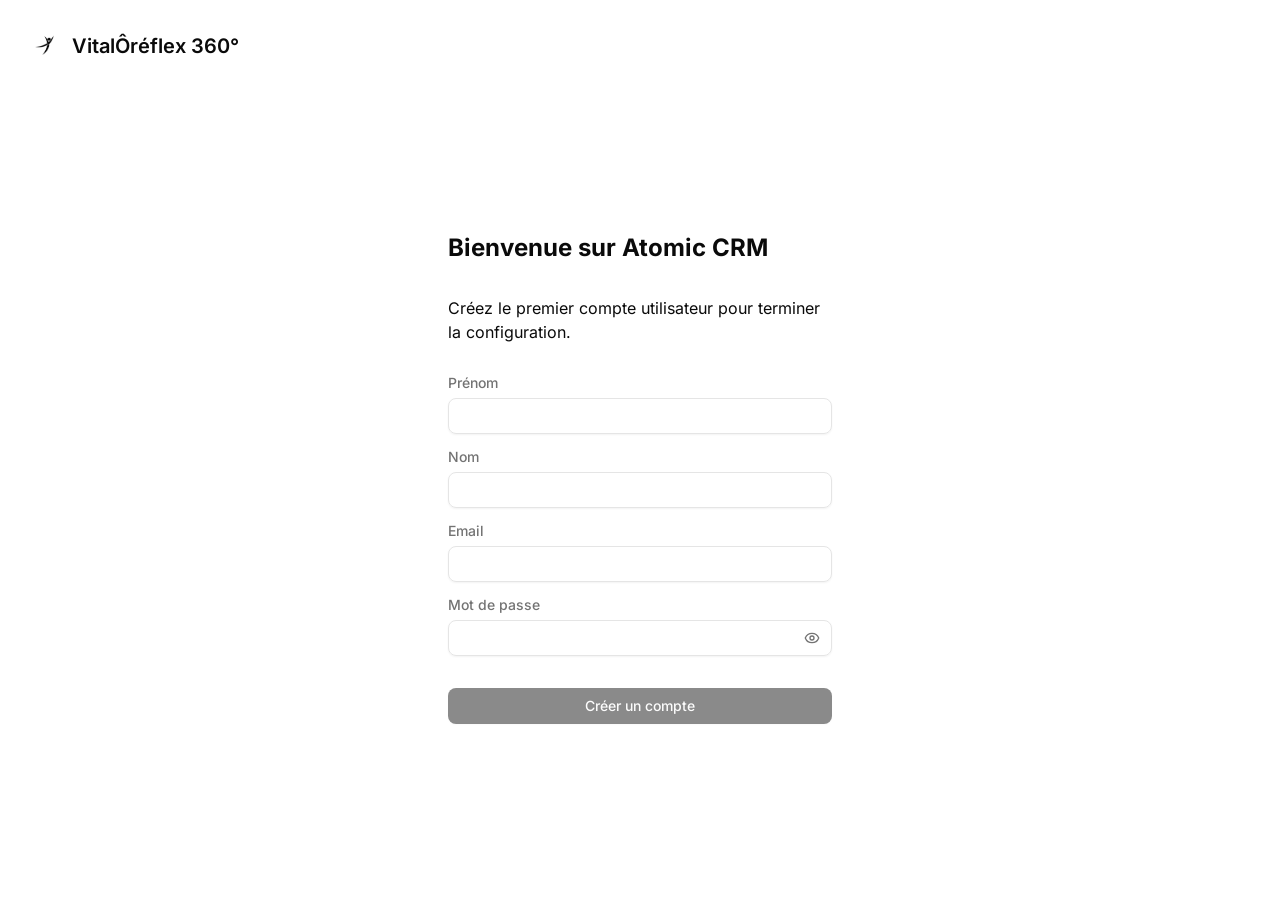
==== index.html @ ac2f2a74 "Updates" ====
<!doctype html><html lang="en" translate="no" class="notranslate"><head><meta charset="utf-8"><meta name="viewport" content="minimum-scale=1,initial-scale=1,width=device-width,viewport-fit=cover"><meta name="theme-color" content="#000000"><meta name="google" content="notranslate"><meta name="mobile-web-app-capable" content="yes"><meta name="apple-mobile-web-app-capable" content="yes"><meta name="apple-mobile-web-app-status-bar-style" content="default"><link rel="manifest" href="./manifest.json"><link rel="icon shortcut" href="./favicon.ico"><link rel="apple-touch-icon" sizes="40x40" href="./appIcon/40.png"><link rel="apple-touch-icon" sizes="58x58" href="./appIcon/58.png"><link rel="apple-touch-icon" sizes="60x60" href="./appIcon/60.png"><link rel="apple-touch-icon" sizes="76x76" href="./appIcon/76.png"><link rel="apple-touch-icon" sizes="80x80" href="./appIcon/80.png"><link rel="apple-touch-icon" sizes="87x87" href="./appIcon/87.png"><link rel="apple-touch-icon" sizes="114x114" href="./appIcon/114.png"><link rel="apple-touch-icon" sizes="120x120" href="./appIcon/120.png"><link rel="apple-touch-icon" sizes="128x128" href="./appIcon/128.png"><link rel="apple-touch-icon" sizes="136x136" href="./appIcon/136.png"><link rel="apple-touch-icon" sizes="152x152" href="./appIcon/152.png"><link rel="apple-touch-icon" sizes="167x167" href="./appIcon/167.png"><link rel="apple-touch-icon" sizes="180x180" href="./appIcon/180.png"><link rel="apple-touch-icon" sizes="192x192" href="./appIcon/192.png"><link rel="apple-touch-icon" sizes="1024x1024" href="./appIcon/1024.png"><title>VitalÔréflex 360°</title><script>// Supabase invite and password-recovery emails redirect to the site root
      // with the tokens in the URL fragment (#access_token=...&type=invite).
      // Left as is, supabase-js consumes them at startup and logs the user
      // straight into the app, so they never get to choose a password. Rewrite
      // the fragment into the set-password route before the app boots. Links
      // going through auth-callback.html already have that shape and are left
      // untouched.
      (function () {
        var fragment = window.location.hash.slice(1);
        if (
          /(^|&)access_token=/.test(fragment) &&
          /(^|&)type=(invite|recovery)(&|$)/.test(fragment)
        ) {
          window.location.replace(
            window.location.pathname + "#/set-password?" + fragment,
          );
        }
      })();</script><style>body{margin:0;padding:0;font-family:sans-serif}button,input,select,textarea,a{touch-action:manipulation}.loader-container{background-color:#fafafa;flex-direction:column;justify-content:center;align-items:center;display:flex;position:absolute;inset:0}.loader,.loader:before,.loader:after{border-radius:50%}.loader{color:#283593;text-indent:-99999em;width:10em;height:10em;margin:55px auto;font-size:11px;position:relative;-webkit-transform:translateZ(0);-ms-transform:translateZ(0);transform:translateZ(0);box-shadow:inset 0 0 0 1em}.loader:before,.loader:after{content:"";position:absolute}.loader:before{-webkit-transform-origin:5.2em 5.1em;transform-origin:5.2em 5.1em;background:#fafafa;border-radius:10.2em 0 0 10.2em;width:5.2em;height:10.2em;-webkit-animation:2s 1.5s infinite load2;animation:2s 1.5s infinite load2;top:-.1em;left:-.1em}.loader:after{-webkit-transform-origin:0 5.1em;transform-origin:0 5.1em;background:#fafafa;border-radius:0 10.2em 10.2em 0;width:5.2em;height:10.2em;-webkit-animation:2s infinite load2;animation:2s infinite load2;top:-.1em;left:5.1em}@-webkit-keyframes load2{0%{-webkit-transform:rotate(0);transform:rotate(0)}to{-webkit-transform:rotate(360deg);transform:rotate(360deg)}}@keyframes load2{0%{-webkit-transform:rotate(0);transform:rotate(0)}to{-webkit-transform:rotate(360deg);transform:rotate(360deg)}}</style><script type="module" crossorigin src="./assets/index-Bm2Bfhd0.js"></script><link rel="stylesheet" crossorigin href="./assets/index-Bzqd2yWO.css"><script id="vite-plugin-pwa:register-sw" src="./registerSW.js"></script></head><body><div id="root"><div class="loader-container"><div class="loader">Loading...</div></div></div><noscript>You need to enable JavaScript to run this app.</noscript></body></html>
---- assets/index-Bzqd2yWO.css ----
@layer properties{@supports (((-webkit-hyphens:none)) and (not (margin-trim:inline))) or ((-moz-orient:inline) and (not (color:rgb(from red r g b)))){*,:before,:after,::backdrop{--tw-translate-x:0;--tw-translate-y:0;--tw-translate-z:0;--tw-scale-x:1;--tw-scale-y:1;--tw-scale-z:1;--tw-rotate-x:initial;--tw-rotate-y:initial;--tw-rotate-z:initial;--tw-skew-x:initial;--tw-skew-y:initial;--tw-space-y-reverse:0;--tw-space-x-reverse:0;--tw-divide-y-reverse:0;--tw-border-style:solid;--tw-gradient-position:initial;--tw-gradient-from:#0000;--tw-gradient-via:#0000;--tw-gradient-to:#0000;--tw-gradient-stops:initial;--tw-gradient-via-stops:initial;--tw-gradient-from-position:0%;--tw-gradient-via-position:50%;--tw-gradient-to-position:100%;--tw-leading:initial;--tw-font-weight:initial;--tw-tracking:initial;--tw-ordinal:initial;--tw-slashed-zero:initial;--tw-numeric-figure:initial;--tw-numeric-spacing:initial;--tw-numeric-fraction:initial;--tw-shadow:0 0 #0000;--tw-shadow-color:initial;--tw-shadow-alpha:100%;--tw-inset-shadow:0 0 #0000;--tw-inset-shadow-color:initial;--tw-inset-shadow-alpha:100%;--tw-ring-color:initial;--tw-ring-shadow:0 0 #0000;--tw-inset-ring-color:initial;--tw-inset-ring-shadow:0 0 #0000;--tw-ring-inset:initial;--tw-ring-offset-width:0px;--tw-ring-offset-color:#fff;--tw-ring-offset-shadow:0 0 #0000;--tw-outline-style:solid;--tw-blur:initial;--tw-brightness:initial;--tw-contrast:initial;--tw-grayscale:initial;--tw-hue-rotate:initial;--tw-invert:initial;--tw-opacity:initial;--tw-saturate:initial;--tw-sepia:initial;--tw-drop-shadow:initial;--tw-drop-shadow-color:initial;--tw-drop-shadow-alpha:100%;--tw-drop-shadow-size:initial;--tw-duration:initial;--tw-ease:initial;--tw-content:"";--tw-animation-delay:0s;--tw-animation-direction:normal;--tw-animation-duration:initial;--tw-animation-fill-mode:none;--tw-animation-iteration-count:1;--tw-enter-blur:0;--tw-enter-opacity:1;--tw-enter-rotate:0;--tw-enter-scale:1;--tw-enter-translate-x:0;--tw-enter-translate-y:0;--tw-exit-blur:0;--tw-exit-opacity:1;--tw-exit-rotate:0;--tw-exit-scale:1;--tw-exit-translate-x:0;--tw-exit-translate-y:0}}}@layer theme{:root,:host{--font-mono:ui-monospace,SFMono-Regular,Menlo,Monaco,Consolas,"Liberation Mono","Courier New",monospace;--color-red-500:oklch(63.7% .237 25.331);--color-red-600:oklch(57.7% .245 27.325);--color-red-800:oklch(44.4% .177 26.899);--color-orange-300:oklch(83.7% .128 66.29);--color-orange-500:oklch(70.5% .213 47.604);--color-orange-700:oklch(55.3% .195 38.402);--color-green-500:oklch(72.3% .219 149.579);--color-green-600:oklch(62.7% .194 149.214);--color-blue-300:oklch(80.9% .105 251.813);--color-blue-700:oklch(48.8% .243 264.376);--color-indigo-50:oklch(96.2% .018 272.314);--color-indigo-100:oklch(93% .034 272.788);--color-indigo-200:oklch(87% .065 274.039);--color-indigo-300:oklch(78.5% .115 274.713);--color-indigo-400:oklch(67.3% .182 276.935);--color-indigo-500:oklch(58.5% .233 277.117);--color-indigo-600:oklch(51.1% .262 276.966);--color-indigo-700:oklch(45.7% .24 277.023);--color-indigo-800:oklch(39.8% .195 277.366);--color-indigo-900:oklch(35.9% .144 278.697);--color-gray-50:oklch(98.5% .002 247.839);--color-gray-100:oklch(96.7% .003 264.542);--color-gray-200:oklch(92.8% .006 264.531);--color-gray-300:oklch(87.2% .01 258.338);--color-gray-500:oklch(55.1% .027 264.364);--color-gray-600:oklch(44.6% .03 256.802);--color-gray-800:oklch(27.8% .033 256.848);--color-zinc-100:oklch(96.7% .001 286.375);--color-zinc-900:oklch(21% .006 285.885);--color-black:#000;--color-white:#fff;--spacing:.25rem;--breakpoint-xl:80rem;--container-sm:24rem;--container-md:28rem;--container-lg:32rem;--container-xl:36rem;--container-2xl:42rem;--container-4xl:56rem;--text-xs:.75rem;--text-xs--line-height:calc(1/.75);--text-sm:.875rem;--text-sm--line-height:calc(1.25/.875);--text-base:1rem;--text-base--line-height: 1.5 ;--text-lg:1.125rem;--text-lg--line-height:calc(1.75/1.125);--text-xl:1.25rem;--text-xl--line-height:calc(1.75/1.25);--text-2xl:1.5rem;--text-2xl--line-height:calc(2/1.5);--text-3xl:1.875rem;--text-3xl--line-height: 1.2 ;--font-weight-normal:400;--font-weight-medium:500;--font-weight-semibold:600;--font-weight-bold:700;--tracking-tight:-.025em;--tracking-wide:.025em;--tracking-wider:.05em;--tracking-widest:.1em;--leading-tight:1.25;--leading-snug:1.375;--leading-normal:1.5;--leading-relaxed:1.625;--radius-xs:.125rem;--radius-2xl:1rem;--ease-out:cubic-bezier(0,0,.2,1);--ease-in-out:cubic-bezier(.4,0,.2,1);--animate-spin:spin 1s linear infinite;--animate-pulse:pulse 2s cubic-bezier(.4,0,.6,1)infinite;--default-transition-duration:.15s;--default-transition-timing-function:cubic-bezier(.4,0,.2,1);--default-font-family:"Inter Variable",ui-sans-serif,system-ui,sans-serif;--default-mono-font-family:var(--font-mono)}}@layer base{*,:after,:before,::backdrop{box-sizing:border-box;border:0 solid;margin:0;padding:0}::file-selector-button{box-sizing:border-box;border:0 solid;margin:0;padding:0}html,:host{-webkit-text-size-adjust:100%;tab-size:4;line-height:1.5;font-family:var(--default-font-family,ui-sans-serif,system-ui,sans-serif,"Apple Color Emoji","Segoe UI Emoji","Segoe UI Symbol","Noto Color Emoji");font-feature-settings:var(--default-font-feature-settings,normal);font-variation-settings:var(--default-font-variation-settings,normal);-webkit-tap-highlight-color:transparent}hr{height:0;color:inherit;border-top-width:1px}abbr:where([title]){-webkit-text-decoration:underline dotted;text-decoration:underline dotted}h1,h2,h3,h4,h5,h6{font-size:inherit;font-weight:inherit}a{color:inherit;-webkit-text-decoration:inherit;text-decoration:inherit}b,strong{font-weight:bolder}code,kbd,samp,pre{font-family:var(--default-mono-font-family,ui-monospace,SFMono-Regular,Menlo,Monaco,Consolas,"Liberation Mono","Courier New",monospace);font-feature-settings:var(--default-mono-font-feature-settings,normal);font-variation-settings:var(--default-mono-font-variation-settings,normal);font-size:1em}small{font-size:80%}sub,sup{vertical-align:baseline;font-size:75%;line-height:0;position:relative}sub{bottom:-.25em}sup{top:-.5em}table{text-indent:0;border-color:inherit;border-collapse:collapse}:-moz-focusring{outline:auto}progress{vertical-align:baseline}summary{display:list-item}ol,ul,menu{list-style:none}img,svg,video,canvas,audio,iframe,embed,object{vertical-align:middle;display:block}img,video{max-width:100%;height:auto}button,input,select,optgroup,textarea{font:inherit;font-feature-settings:inherit;font-variation-settings:inherit;letter-spacing:inherit;color:inherit;opacity:1;background-color:#0000;border-radius:0}::file-selector-button{font:inherit;font-feature-settings:inherit;font-variation-settings:inherit;letter-spacing:inherit;color:inherit;opacity:1;background-color:#0000;border-radius:0}:where(select:is([multiple],[size])) optgroup{font-weight:bolder}:where(select:is([multiple],[size])) optgroup option{padding-inline-start:20px}::file-selector-button{margin-inline-end:4px}::placeholder{opacity:1}@supports (not ((-webkit-appearance:-apple-pay-button))) or (contain-intrinsic-size:1px){::placeholder{color:currentColor}@supports (color:color-mix(in lab,red,red)){::placeholder{color:color-mix(in oklab,currentcolor 50%,transparent)}}}textarea{resize:vertical}::-webkit-search-decoration{-webkit-appearance:none}::-webkit-date-and-time-value{min-height:1lh;text-align:inherit}::-webkit-datetime-edit{display:inline-flex}::-webkit-datetime-edit-fields-wrapper{padding:0}::-webkit-datetime-edit{padding-block:0}::-webkit-datetime-edit-year-field{padding-block:0}::-webkit-datetime-edit-month-field{padding-block:0}::-webkit-datetime-edit-day-field{padding-block:0}::-webkit-datetime-edit-hour-field{padding-block:0}::-webkit-datetime-edit-minute-field{padding-block:0}::-webkit-datetime-edit-second-field{padding-block:0}::-webkit-datetime-edit-millisecond-field{padding-block:0}::-webkit-datetime-edit-meridiem-field{padding-block:0}::-webkit-calendar-picker-indicator{line-height:1}:-moz-ui-invalid{box-shadow:none}button,input:where([type=button],[type=reset],[type=submit]){appearance:button}::file-selector-button{appearance:button}::-webkit-inner-spin-button{height:auto}::-webkit-outer-spin-button{height:auto}[hidden]:where(:not([hidden=until-found])){display:none!important}*{border-color:var(--border);outline-color:var(--ring)}@supports (color:color-mix(in lab,red,red)){*{outline-color:color-mix(in oklab,var(--ring)50%,transparent)}}body{background-color:var(--background);color:var(--foreground);font-family:Inter Variable,ui-sans-serif,system-ui,sans-serif}}@layer components;@layer utilities{.\@container\/card-header{container:card-header/inline-size}.pointer-events-auto{pointer-events:auto}.pointer-events-none{pointer-events:none}.collapse{visibility:collapse}.invisible{visibility:hidden}.visible{visibility:visible}.sr-only{clip-path:inset(50%);white-space:nowrap;border-width:0;width:1px;height:1px;margin:-1px;padding:0;position:absolute;overflow:hidden}.absolute{position:absolute}.fixed{position:fixed}.relative{position:relative}.static{position:static}.sticky{position:sticky}.inset-0{inset:calc(var(--spacing)*0)}.inset-x-0{inset-inline:calc(var(--spacing)*0)}.inset-y-0{inset-block:calc(var(--spacing)*0)}.-top-0\.5{top:calc(var(--spacing)*-.5)}.-top-1{top:calc(var(--spacing)*-1)}.-top-12{top:calc(var(--spacing)*-12)}.top-0{top:calc(var(--spacing)*0)}.top-1\.5{top:calc(var(--spacing)*1.5)}.top-1\/2{top:50%}.top-1\/20{top:5%}.top-2{top:calc(var(--spacing)*2)}.top-3\.5{top:calc(var(--spacing)*3.5)}.top-4{top:calc(var(--spacing)*4)}.top-\[1px\]{top:1px}.top-\[50\%\]{top:50%}.top-\[60\%\]{top:60%}.top-full{top:100%}.-right-0\.5{right:calc(var(--spacing)*-.5)}.-right-1{right:calc(var(--spacing)*-1)}.right-0{right:calc(var(--spacing)*0)}.right-1{right:calc(var(--spacing)*1)}.right-2{right:calc(var(--spacing)*2)}.right-3{right:calc(var(--spacing)*3)}.right-4{right:calc(var(--spacing)*4)}.right-8{right:calc(var(--spacing)*8)}.bottom-0{bottom:calc(var(--spacing)*0)}.bottom-2{bottom:calc(var(--spacing)*2)}.bottom-4{bottom:calc(var(--spacing)*4)}.bottom-full{bottom:100%}.left-0{left:calc(var(--spacing)*0)}.left-1\/2{left:50%}.left-2{left:calc(var(--spacing)*2)}.left-\[50\%\]{left:50%}.isolate{isolation:isolate}.z-10{z-index:10}.z-20{z-index:20}.z-30{z-index:30}.z-40{z-index:40}.z-50{z-index:50}.z-\[1\]{z-index:1}.order-first{order:-9999}.col-start-2{grid-column-start:2}.row-span-2{grid-row:span 2/span 2}.row-start-1{grid-row-start:1}.float-right{float:right}.container{width:100%}@media(min-width:40rem){.container{max-width:40rem}}@media(min-width:48rem){.container{max-width:48rem}}@media(min-width:64rem){.container{max-width:64rem}}@media(min-width:80rem){.container{max-width:80rem}}@media(min-width:96rem){.container{max-width:96rem}}.-m-4{margin:calc(var(--spacing)*-4)}.m-0{margin:calc(var(--spacing)*0)}.m-1{margin:calc(var(--spacing)*1)}.m-4{margin:calc(var(--spacing)*4)}.-mx-1{margin-inline:calc(var(--spacing)*-1)}.-mx-2{margin-inline:calc(var(--spacing)*-2)}.mx-2{margin-inline:calc(var(--spacing)*2)}.mx-3{margin-inline:calc(var(--spacing)*3)}.mx-3\.5{margin-inline:calc(var(--spacing)*3.5)}.mx-auto{margin-inline:auto}.my-0{margin-block:calc(var(--spacing)*0)}.my-1{margin-block:calc(var(--spacing)*1)}.my-2{margin-block:calc(var(--spacing)*2)}.my-4{margin-block:calc(var(--spacing)*4)}.my-5{margin-block:calc(var(--spacing)*5)}.-mt-2{margin-top:calc(var(--spacing)*-2)}.-mt-12{margin-top:calc(var(--spacing)*-12)}.mt-0{margin-top:calc(var(--spacing)*0)}.mt-0\.5{margin-top:calc(var(--spacing)*.5)}.mt-1{margin-top:calc(var(--spacing)*1)}.mt-1\.5{margin-top:calc(var(--spacing)*1.5)}.mt-2{margin-top:calc(var(--spacing)*2)}.mt-3{margin-top:calc(var(--spacing)*3)}.mt-4{margin-top:calc(var(--spacing)*4)}.mt-5{margin-top:calc(var(--spacing)*5)}.mt-6{margin-top:calc(var(--spacing)*6)}.mt-8{margin-top:calc(var(--spacing)*8)}.mt-auto{margin-top:auto}.-mr-3{margin-right:calc(var(--spacing)*-3)}.mr-1{margin-right:calc(var(--spacing)*1)}.mr-2{margin-right:calc(var(--spacing)*2)}.mr-3{margin-right:calc(var(--spacing)*3)}.mr-4{margin-right:calc(var(--spacing)*4)}.mr-8{margin-right:calc(var(--spacing)*8)}.mb-0{margin-bottom:calc(var(--spacing)*0)}.mb-1{margin-bottom:calc(var(--spacing)*1)}.mb-1\.5{margin-bottom:calc(var(--spacing)*1.5)}.mb-2{margin-bottom:calc(var(--spacing)*2)}.mb-3{margin-bottom:calc(var(--spacing)*3)}.mb-4{margin-bottom:calc(var(--spacing)*4)}.mb-5{margin-bottom:calc(var(--spacing)*5)}.mb-6{margin-bottom:calc(var(--spacing)*6)}.mb-8{margin-bottom:calc(var(--spacing)*8)}.-ml-1{margin-left:calc(var(--spacing)*-1)}.-ml-3{margin-left:calc(var(--spacing)*-3)}.ml-1{margin-left:calc(var(--spacing)*1)}.ml-2{margin-left:calc(var(--spacing)*2)}.ml-4{margin-left:calc(var(--spacing)*4)}.ml-8{margin-left:calc(var(--spacing)*8)}.ml-auto{margin-left:auto}.line-clamp-1{-webkit-line-clamp:1;-webkit-box-orient:vertical;display:-webkit-box;overflow:hidden}.line-clamp-2{-webkit-line-clamp:2;-webkit-box-orient:vertical;display:-webkit-box;overflow:hidden}.line-clamp-3{-webkit-line-clamp:3;-webkit-box-orient:vertical;display:-webkit-box;overflow:hidden}.block{display:block}.contents{display:contents}.flex{display:flex}.grid{display:grid}.hidden{display:none}.inline{display:inline}.inline-block{display:inline-block}.inline-flex{display:inline-flex}.table{display:table}.table-caption{display:table-caption}.table-cell{display:table-cell}.table-row{display:table-row}.field-sizing-content{field-sizing:content}.aspect-884\/724{aspect-ratio:884/724}.aspect-1304\/814{aspect-ratio:1304/814}.aspect-square{aspect-ratio:1}.\!size-5{width:calc(var(--spacing)*5)!important;height:calc(var(--spacing)*5)!important}.size-2{width:calc(var(--spacing)*2);height:calc(var(--spacing)*2)}.size-2\.5{width:calc(var(--spacing)*2.5);height:calc(var(--spacing)*2.5)}.size-3{width:calc(var(--spacing)*3);height:calc(var(--spacing)*3)}.size-3\.5{width:calc(var(--spacing)*3.5);height:calc(var(--spacing)*3.5)}.size-4{width:calc(var(--spacing)*4);height:calc(var(--spacing)*4)}.size-5{width:calc(var(--spacing)*5);height:calc(var(--spacing)*5)}.size-6{width:calc(var(--spacing)*6);height:calc(var(--spacing)*6)}.size-7{width:calc(var(--spacing)*7);height:calc(var(--spacing)*7)}.size-8{width:calc(var(--spacing)*8);height:calc(var(--spacing)*8)}.size-9{width:calc(var(--spacing)*9);height:calc(var(--spacing)*9)}.size-10{width:calc(var(--spacing)*10);height:calc(var(--spacing)*10)}.size-12{width:calc(var(--spacing)*12);height:calc(var(--spacing)*12)}.size-14{width:calc(var(--spacing)*14);height:calc(var(--spacing)*14)}.size-full{width:100%;height:100%}.\!h-auto{height:auto!important}.h-0{height:calc(var(--spacing)*0)}.h-1\.5{height:calc(var(--spacing)*1.5)}.h-2{height:calc(var(--spacing)*2)}.h-2\.5{height:calc(var(--spacing)*2.5)}.h-3{height:calc(var(--spacing)*3)}.h-4{height:calc(var(--spacing)*4)}.h-5{height:calc(var(--spacing)*5)}.h-6{height:calc(var(--spacing)*6)}.h-7{height:calc(var(--spacing)*7)}.h-8{height:calc(var(--spacing)*8)}.h-9{height:calc(var(--spacing)*9)}.h-10{height:calc(var(--spacing)*10)}.h-12{height:calc(var(--spacing)*12)}.h-14{height:calc(var(--spacing)*14)}.h-16{height:calc(var(--spacing)*16)}.h-32{height:calc(var(--spacing)*32)}.h-\[1\.2rem\]{height:1.2rem}.h-\[1\.15rem\]{height:1.15rem}.h-\[20px\]{height:20px}.h-\[20vh\]{height:20vh}.h-\[25px\]{height:25px}.h-\[50px\]{height:50px}.h-\[100px\]{height:100px}.h-\[200px\]{height:200px}.h-\[calc\(100\%-1px\)\]{height:calc(100% - 1px)}.h-\[var\(--radix-navigation-menu-viewport-height\)\]{height:var(--radix-navigation-menu-viewport-height)}.h-\[var\(--radix-select-trigger-height\)\]{height:var(--radix-select-trigger-height)}.h-auto{height:auto}.h-dvh{height:100dvh}.h-fit{height:fit-content}.h-full{height:100%}.h-px{height:1px}.h-screen{height:100vh}.h-svh{height:100svh}.max-h-\(--radix-dropdown-menu-content-available-height\){max-height:var(--radix-dropdown-menu-content-available-height)}.max-h-\(--radix-popover-content-available-height\){max-height:var(--radix-popover-content-available-height)}.max-h-\(--radix-select-content-available-height\){max-height:var(--radix-select-content-available-height)}.max-h-0{max-height:calc(var(--spacing)*0)}.max-h-9\/10{max-height:90%}.max-h-46{max-height:calc(var(--spacing)*46)}.max-h-\[50vh\]{max-height:50vh}.max-h-\[80vh\]{max-height:80vh}.max-h-\[300px\]{max-height:300px}.max-h-\[5000px\]{max-height:5000px}.min-h-0{min-height:calc(var(--spacing)*0)}.min-h-4{min-height:calc(var(--spacing)*4)}.min-h-5{min-height:calc(var(--spacing)*5)}.min-h-6{min-height:calc(var(--spacing)*6)}.min-h-12{min-height:calc(var(--spacing)*12)}.min-h-16{min-height:calc(var(--spacing)*16)}.min-h-\[20rem\]{min-height:20rem}.min-h-\[24px\]{min-height:24px}.min-h-\[50vh\]{min-height:50vh}.min-h-\[calc\(100dvh-var\(--mobile-topbar-height\)-var\(--mobile-nav-height\)\)\]{min-height:calc(100dvh - var(--mobile-topbar-height) - var(--mobile-nav-height))}.min-h-screen{min-height:100vh}.min-h-svh{min-height:100svh}.w-\(--sidebar-width\){width:var(--sidebar-width)}.w-1\/3{width:33.3333%}.w-1\/4{width:25%}.w-2{width:calc(var(--spacing)*2)}.w-2\.5{width:calc(var(--spacing)*2.5)}.w-2\/5{width:40%}.w-3{width:calc(var(--spacing)*3)}.w-3\/4{width:75%}.w-4{width:calc(var(--spacing)*4)}.w-4\/5{width:80%}.w-5{width:calc(var(--spacing)*5)}.w-6{width:calc(var(--spacing)*6)}.w-8{width:calc(var(--spacing)*8)}.w-9{width:calc(var(--spacing)*9)}.w-10{width:calc(var(--spacing)*10)}.w-12{width:calc(var(--spacing)*12)}.w-16{width:calc(var(--spacing)*16)}.w-24{width:calc(var(--spacing)*24)}.w-32{width:calc(var(--spacing)*32)}.w-48{width:calc(var(--spacing)*48)}.w-52{width:calc(var(--spacing)*52)}.w-56{width:calc(var(--spacing)*56)}.w-72{width:calc(var(--spacing)*72)}.w-92{width:calc(var(--spacing)*92)}.w-\[1\.2rem\]{width:1.2rem}.w-\[20px\]{width:20px}.w-\[25px\]{width:25px}.w-\[36rem\]{width:36rem}.w-\[90\%\]{width:90%}.w-\[100px\]{width:100px}.w-\[150px\]{width:150px}.w-auto{width:auto}.w-fit{width:fit-content}.w-full{width:100%}.w-max{width:max-content}.max-w-\(--radix-popover-trigger-width\){max-width:var(--radix-popover-trigger-width)}.max-w-\(--skeleton-width\){max-width:var(--skeleton-width)}.max-w-2xl{max-width:var(--container-2xl)}.max-w-20{max-width:calc(var(--spacing)*20)}.max-w-150{max-width:calc(var(--spacing)*150)}.max-w-\[200px\]{max-width:200px}.max-w-\[600px\]{max-width:600px}.max-w-\[calc\(100\%-2rem\)\]{max-width:calc(100% - 2rem)}.max-w-\[calc\(100vw-2rem\)\]{max-width:calc(100vw - 2rem)}.max-w-full{max-width:100%}.max-w-lg{max-width:var(--container-lg)}.max-w-max{max-width:max-content}.max-w-md{max-width:var(--container-md)}.max-w-none{max-width:none}.max-w-screen-xl{max-width:var(--breakpoint-xl)}.max-w-sm{max-width:var(--container-sm)}.max-w-xl{max-width:var(--container-xl)}.min-w-0{min-width:calc(var(--spacing)*0)}.min-w-5{min-width:calc(var(--spacing)*5)}.min-w-8{min-width:calc(var(--spacing)*8)}.min-w-9{min-width:calc(var(--spacing)*9)}.min-w-10{min-width:calc(var(--spacing)*10)}.min-w-20{min-width:calc(var(--spacing)*20)}.min-w-24{min-width:calc(var(--spacing)*24)}.min-w-36{min-width:calc(var(--spacing)*36)}.min-w-50{min-width:calc(var(--spacing)*50)}.min-w-52{min-width:calc(var(--spacing)*52)}.min-w-92{min-width:calc(var(--spacing)*92)}.min-w-\[8rem\]{min-width:8rem}.min-w-\[10vw\]{min-width:10vw}.min-w-\[200px\]{min-width:200px}.min-w-\[var\(--radix-select-trigger-width\)\]{min-width:var(--radix-select-trigger-width)}.flex-1{flex:1}.flex-auto{flex:auto}.flex-shrink-0{flex-shrink:0}.shrink{flex-shrink:1}.shrink-0{flex-shrink:0}.flex-grow,.grow{flex-grow:1}.basis-full{flex-basis:100%}.caption-bottom{caption-side:bottom}.origin-\(--radix-dropdown-menu-content-transform-origin\){transform-origin:var(--radix-dropdown-menu-content-transform-origin)}.origin-\(--radix-popover-content-transform-origin\){transform-origin:var(--radix-popover-content-transform-origin)}.origin-\(--radix-select-content-transform-origin\){transform-origin:var(--radix-select-content-transform-origin)}.origin-\(--radix-tooltip-content-transform-origin\){transform-origin:var(--radix-tooltip-content-transform-origin)}.origin-top{transform-origin:top}.-translate-x-1\/2{--tw-translate-x: -50% ;translate:var(--tw-translate-x)var(--tw-translate-y)}.-translate-x-px{--tw-translate-x:-1px;translate:var(--tw-translate-x)var(--tw-translate-y)}.translate-x-\[-50\%\]{--tw-translate-x:-50%;translate:var(--tw-translate-x)var(--tw-translate-y)}.translate-x-px{--tw-translate-x:1px;translate:var(--tw-translate-x)var(--tw-translate-y)}.-translate-y-1\/2{--tw-translate-y: -50% ;translate:var(--tw-translate-x)var(--tw-translate-y)}.translate-y-0{--tw-translate-y:calc(var(--spacing)*0);translate:var(--tw-translate-x)var(--tw-translate-y)}.translate-y-0\.5{--tw-translate-y:calc(var(--spacing)*.5);translate:var(--tw-translate-x)var(--tw-translate-y)}.translate-y-\[-50\%\]{--tw-translate-y:-50%;translate:var(--tw-translate-x)var(--tw-translate-y)}.translate-y-\[calc\(-50\%_-_2px\)\]{--tw-translate-y: calc(-50% - 2px) ;translate:var(--tw-translate-x)var(--tw-translate-y)}.scale-0{--tw-scale-x:0%;--tw-scale-y:0%;--tw-scale-z:0%;scale:var(--tw-scale-x)var(--tw-scale-y)}.scale-100{--tw-scale-x:100%;--tw-scale-y:100%;--tw-scale-z:100%;scale:var(--tw-scale-x)var(--tw-scale-y)}.scale-125{--tw-scale-x:125%;--tw-scale-y:125%;--tw-scale-z:125%;scale:var(--tw-scale-x)var(--tw-scale-y)}.scale-y-0{--tw-scale-y:0%;scale:var(--tw-scale-x)var(--tw-scale-y)}.scale-y-100{--tw-scale-y:100%;scale:var(--tw-scale-x)var(--tw-scale-y)}.rotate-0{rotate:none}.rotate-1{rotate:1deg}.rotate-45{rotate:45deg}.rotate-90{rotate:90deg}.transform{transform:var(--tw-rotate-x,)var(--tw-rotate-y,)var(--tw-rotate-z,)var(--tw-skew-x,)var(--tw-skew-y,)}.animate-in{animation:enter var(--tw-animation-duration,var(--tw-duration,.15s))var(--tw-ease,ease)var(--tw-animation-delay,0s)var(--tw-animation-iteration-count,1)var(--tw-animation-direction,normal)var(--tw-animation-fill-mode,none)}.animate-pulse{animation:var(--animate-pulse)}.animate-spin{animation:var(--animate-spin)}.cursor-default{cursor:default}.cursor-move{cursor:move}.cursor-not-allowed{cursor:not-allowed}.cursor-pointer{cursor:pointer}.resize{resize:both}.resize-none{resize:none}.scroll-my-1{scroll-margin-block:calc(var(--spacing)*1)}.scroll-py-1{scroll-padding-block:calc(var(--spacing)*1)}.list-inside{list-style-position:inside}.list-disc{list-style-type:disc}.list-none{list-style-type:none}.appearance-none{appearance:none}.break-inside-avoid{break-inside:avoid}.auto-rows-min{grid-auto-rows:min-content}.grid-cols-1{grid-template-columns:repeat(1,minmax(0,1fr))}.grid-cols-2{grid-template-columns:repeat(2,minmax(0,1fr))}.grid-cols-\[0_1fr\]{grid-template-columns:0 1fr}.grid-cols-\[repeat\(auto-fill\,minmax\(9rem\,1fr\)\)\]{grid-template-columns:repeat(auto-fill,minmax(9rem,1fr))}.grid-rows-\[0fr\]{grid-template-rows:0fr}.grid-rows-\[1fr\]{grid-template-rows:1fr}.grid-rows-\[auto_auto\]{grid-template-rows:auto auto}.flex-col{flex-direction:column}.flex-col-reverse{flex-direction:column-reverse}.flex-row{flex-direction:row}.flex-nowrap{flex-wrap:nowrap}.flex-wrap{flex-wrap:wrap}.items-baseline{align-items:baseline}.items-center{align-items:center}.items-end{align-items:flex-end}.items-start{align-items:flex-start}.items-stretch{align-items:stretch}.justify-between{justify-content:space-between}.justify-center{justify-content:center}.justify-end{justify-content:flex-end}.justify-evenly{justify-content:space-evenly}.justify-start{justify-content:flex-start}.justify-items-start{justify-items:start}.gap-0{gap:calc(var(--spacing)*0)}.gap-0\.5{gap:calc(var(--spacing)*.5)}.gap-1{gap:calc(var(--spacing)*1)}.gap-1\.5{gap:calc(var(--spacing)*1.5)}.gap-2{gap:calc(var(--spacing)*2)}.gap-2\.5{gap:calc(var(--spacing)*2.5)}.gap-3{gap:calc(var(--spacing)*3)}.gap-4{gap:calc(var(--spacing)*4)}.gap-5{gap:calc(var(--spacing)*5)}.gap-6{gap:calc(var(--spacing)*6)}.gap-8{gap:calc(var(--spacing)*8)}.gap-10{gap:calc(var(--spacing)*10)}.gap-12{gap:calc(var(--spacing)*12)}.gap-\[--spacing\(var\(--gap\)\)\]{gap:calc(var(--spacing)*var(--gap))}:where(.space-y-1>:not(:last-child)){--tw-space-y-reverse:0;margin-block-start:calc(calc(var(--spacing)*1)*var(--tw-space-y-reverse));margin-block-end:calc(calc(var(--spacing)*1)*calc(1 - var(--tw-space-y-reverse)))}:where(.space-y-2>:not(:last-child)){--tw-space-y-reverse:0;margin-block-start:calc(calc(var(--spacing)*2)*var(--tw-space-y-reverse));margin-block-end:calc(calc(var(--spacing)*2)*calc(1 - var(--tw-space-y-reverse)))}:where(.space-y-3>:not(:last-child)){--tw-space-y-reverse:0;margin-block-start:calc(calc(var(--spacing)*3)*var(--tw-space-y-reverse));margin-block-end:calc(calc(var(--spacing)*3)*calc(1 - var(--tw-space-y-reverse)))}:where(.space-y-4>:not(:last-child)){--tw-space-y-reverse:0;margin-block-start:calc(calc(var(--spacing)*4)*var(--tw-space-y-reverse));margin-block-end:calc(calc(var(--spacing)*4)*calc(1 - var(--tw-space-y-reverse)))}:where(.space-y-6>:not(:last-child)){--tw-space-y-reverse:0;margin-block-start:calc(calc(var(--spacing)*6)*var(--tw-space-y-reverse));margin-block-end:calc(calc(var(--spacing)*6)*calc(1 - var(--tw-space-y-reverse)))}:where(.space-y-8>:not(:last-child)){--tw-space-y-reverse:0;margin-block-start:calc(calc(var(--spacing)*8)*var(--tw-space-y-reverse));margin-block-end:calc(calc(var(--spacing)*8)*calc(1 - var(--tw-space-y-reverse)))}.gap-x-2{column-gap:calc(var(--spacing)*2)}.gap-x-4{column-gap:calc(var(--spacing)*4)}.gap-x-10{column-gap:calc(var(--spacing)*10)}:where(.-space-x-0\.5>:not(:last-child)){--tw-space-x-reverse:0;margin-inline-start:calc(calc(var(--spacing)*-.5)*var(--tw-space-x-reverse));margin-inline-end:calc(calc(var(--spacing)*-.5)*calc(1 - var(--tw-space-x-reverse)))}:where(.space-x-1>:not(:last-child)){--tw-space-x-reverse:0;margin-inline-start:calc(calc(var(--spacing)*1)*var(--tw-space-x-reverse));margin-inline-end:calc(calc(var(--spacing)*1)*calc(1 - var(--tw-space-x-reverse)))}:where(.space-x-2>:not(:last-child)){--tw-space-x-reverse:0;margin-inline-start:calc(calc(var(--spacing)*2)*var(--tw-space-x-reverse));margin-inline-end:calc(calc(var(--spacing)*2)*calc(1 - var(--tw-space-x-reverse)))}:where(.space-x-3>:not(:last-child)){--tw-space-x-reverse:0;margin-inline-start:calc(calc(var(--spacing)*3)*var(--tw-space-x-reverse));margin-inline-end:calc(calc(var(--spacing)*3)*calc(1 - var(--tw-space-x-reverse)))}:where(.space-x-4>:not(:last-child)){--tw-space-x-reverse:0;margin-inline-start:calc(calc(var(--spacing)*4)*var(--tw-space-x-reverse));margin-inline-end:calc(calc(var(--spacing)*4)*calc(1 - var(--tw-space-x-reverse)))}:where(.space-x-8>:not(:last-child)){--tw-space-x-reverse:0;margin-inline-start:calc(calc(var(--spacing)*8)*var(--tw-space-x-reverse));margin-inline-end:calc(calc(var(--spacing)*8)*calc(1 - var(--tw-space-x-reverse)))}.gap-y-0{row-gap:calc(var(--spacing)*0)}.gap-y-0\.5{row-gap:calc(var(--spacing)*.5)}.gap-y-1{row-gap:calc(var(--spacing)*1)}.gap-y-3{row-gap:calc(var(--spacing)*3)}.gap-y-4{row-gap:calc(var(--spacing)*4)}:where(.divide-y>:not(:last-child)){--tw-divide-y-reverse:0;border-bottom-style:var(--tw-border-style);border-top-style:var(--tw-border-style);border-top-width:calc(1px*var(--tw-divide-y-reverse));border-bottom-width:calc(1px*calc(1 - var(--tw-divide-y-reverse)))}.self-start{align-self:flex-start}.justify-self-end{justify-self:flex-end}.truncate{text-overflow:ellipsis;white-space:nowrap;overflow:hidden}.overflow-auto{overflow:auto}.overflow-hidden{overflow:hidden}.overflow-visible{overflow:visible}.overflow-x-auto{overflow-x:auto}.overflow-x-hidden{overflow-x:hidden}.overflow-y-auto{overflow-y:auto}.rounded{border-radius:.25rem}.rounded-2xl{border-radius:var(--radius-2xl)}.rounded-\[2px\]{border-radius:2px}.rounded-\[4px\]{border-radius:4px}.rounded-full{border-radius:3.40282e38px}.rounded-lg{border-radius:var(--radius)}.rounded-md{border-radius:calc(var(--radius) - 2px)}.rounded-sm{border-radius:calc(var(--radius) - 4px)}.rounded-xl{border-radius:calc(var(--radius) + 4px)}.rounded-xs{border-radius:var(--radius-xs)}.rounded-tl-sm{border-top-left-radius:calc(var(--radius) - 4px)}.border{border-style:var(--tw-border-style);border-width:1px}.border-2{border-style:var(--tw-border-style);border-width:2px}.border-t{border-top-style:var(--tw-border-style);border-top-width:1px}.border-r{border-right-style:var(--tw-border-style);border-right-width:1px}.border-b{border-bottom-style:var(--tw-border-style);border-bottom-width:1px}.border-b-2{border-bottom-style:var(--tw-border-style);border-bottom-width:2px}.border-l{border-left-style:var(--tw-border-style);border-left-width:1px}.border-l-2{border-left-style:var(--tw-border-style);border-left-width:2px}.border-dashed{--tw-border-style:dashed;border-style:dashed}.border-none{--tw-border-style:none;border-style:none}.border-blue-300{border-color:var(--color-blue-300)}.border-border{border-color:var(--border)}.border-brand,.border-brand\/40{border-color:var(--brand)}@supports (color:color-mix(in lab,red,red)){.border-brand\/40{border-color:color-mix(in oklab,var(--brand)40%,transparent)}}.border-destructive\!{border-color:var(--destructive)!important}.border-gray-300{border-color:var(--color-gray-300)}.border-input{border-color:var(--input)}.border-journey-1{border-color:var(--journey-1)}.border-journey-2{border-color:var(--journey-2)}.border-journey-3{border-color:var(--journey-3)}.border-journey-4{border-color:var(--journey-4)}.border-journey-5{border-color:var(--journey-5)}.border-journey-6{border-color:var(--journey-6)}.border-muted{border-color:var(--muted)}.border-orange-300{border-color:var(--color-orange-300)}.border-primary\/20{border-color:var(--primary)}@supports (color:color-mix(in lab,red,red)){.border-primary\/20{border-color:color-mix(in oklab,var(--primary)20%,transparent)}}.border-secondary-foreground{border-color:var(--secondary-foreground)}.border-sidebar-border{border-color:var(--sidebar-border)}.border-transparent{border-color:#0000}.bg-\[color\:var\(--avatar-0\)\]{background-color:var(--avatar-0)}.bg-\[color\:var\(--avatar-1\)\]{background-color:var(--avatar-1)}.bg-\[color\:var\(--avatar-2\)\]{background-color:var(--avatar-2)}.bg-\[color\:var\(--avatar-3\)\]{background-color:var(--avatar-3)}.bg-\[color\:var\(--avatar-4\)\]{background-color:var(--avatar-4)}.bg-\[color\:var\(--avatar-5\)\]{background-color:var(--avatar-5)}.bg-\[color\:var\(--avatar-6\)\]{background-color:var(--avatar-6)}.bg-\[color\:var\(--avatar-7\)\]{background-color:var(--avatar-7)}.bg-\[color\:var\(--avatar-8\)\]{background-color:var(--avatar-8)}.bg-\[color\:var\(--avatar-9\)\]{background-color:var(--avatar-9)}.bg-accent{background-color:var(--accent)}.bg-background{background-color:var(--background)}.bg-black\/50{background-color:#00000080}@supports (color:color-mix(in lab,red,red)){.bg-black\/50{background-color:color-mix(in oklab,var(--color-black)50%,transparent)}}.bg-border{background-color:var(--border)}.bg-brand{background-color:var(--brand)}.bg-brand-muted{background-color:var(--brand-muted)}.bg-card{background-color:var(--card)}.bg-destructive{background-color:var(--destructive)}.bg-gray-50{background-color:var(--color-gray-50)}.bg-gray-200{background-color:var(--color-gray-200)}.bg-gray-300{background-color:var(--color-gray-300)}.bg-gray-800{background-color:var(--color-gray-800)}.bg-journey-1{background-color:var(--journey-1)}.bg-journey-2{background-color:var(--journey-2)}.bg-journey-3{background-color:var(--journey-3)}.bg-journey-4{background-color:var(--journey-4)}.bg-journey-5{background-color:var(--journey-5)}.bg-journey-6{background-color:var(--journey-6)}.bg-muted{background-color:var(--muted)}.bg-muted-foreground\/40{background-color:var(--muted-foreground)}@supports (color:color-mix(in lab,red,red)){.bg-muted-foreground\/40{background-color:color-mix(in oklab,var(--muted-foreground)40%,transparent)}}.bg-muted\/50{background-color:var(--muted)}@supports (color:color-mix(in lab,red,red)){.bg-muted\/50{background-color:color-mix(in oklab,var(--muted)50%,transparent)}}.bg-orange-500{background-color:var(--color-orange-500)}.bg-popover{background-color:var(--popover)}.bg-primary,.bg-primary\/5{background-color:var(--primary)}@supports (color:color-mix(in lab,red,red)){.bg-primary\/5{background-color:color-mix(in oklab,var(--primary)5%,transparent)}}.bg-primary\/20{background-color:var(--primary)}@supports (color:color-mix(in lab,red,red)){.bg-primary\/20{background-color:color-mix(in oklab,var(--primary)20%,transparent)}}.bg-profile-2{background-color:var(--profile-2)}.bg-profile-3{background-color:var(--profile-3)}.bg-secondary{background-color:var(--secondary)}.bg-sidebar{background-color:var(--sidebar)}.bg-sidebar-border{background-color:var(--sidebar-border)}.bg-transparent{background-color:#0000}.bg-zinc-100{background-color:var(--color-zinc-100)}.bg-zinc-900{background-color:var(--color-zinc-900)}.bg-linear-to-b{--tw-gradient-position:to bottom}@supports (background-image:linear-gradient(in lab,red,red)){.bg-linear-to-b{--tw-gradient-position:to bottom in oklab}}.bg-linear-to-b{background-image:linear-gradient(var(--tw-gradient-stops))}.bg-gradient-to-t{--tw-gradient-position:to top in oklab;background-image:linear-gradient(var(--tw-gradient-stops))}.from-background{--tw-gradient-from:var(--background);--tw-gradient-stops:var(--tw-gradient-via-stops,var(--tw-gradient-position),var(--tw-gradient-from)var(--tw-gradient-from-position),var(--tw-gradient-to)var(--tw-gradient-to-position))}.from-transparent{--tw-gradient-from:transparent;--tw-gradient-stops:var(--tw-gradient-via-stops,var(--tw-gradient-position),var(--tw-gradient-from)var(--tw-gradient-from-position),var(--tw-gradient-to)var(--tw-gradient-to-position))}.to-background{--tw-gradient-to:var(--background);--tw-gradient-stops:var(--tw-gradient-via-stops,var(--tw-gradient-position),var(--tw-gradient-from)var(--tw-gradient-from-position),var(--tw-gradient-to)var(--tw-gradient-to-position))}.to-card{--tw-gradient-to:var(--card);--tw-gradient-stops:var(--tw-gradient-via-stops,var(--tw-gradient-position),var(--tw-gradient-from)var(--tw-gradient-from-position),var(--tw-gradient-to)var(--tw-gradient-to-position))}.to-transparent{--tw-gradient-to:transparent;--tw-gradient-stops:var(--tw-gradient-via-stops,var(--tw-gradient-position),var(--tw-gradient-from)var(--tw-gradient-from-position),var(--tw-gradient-to)var(--tw-gradient-to-position))}.to-10\%{--tw-gradient-to-position:10%}.fill-current{fill:currentColor}.fill-primary{fill:var(--primary)}.fill-profile-2{fill:var(--profile-2)}.object-contain{object-fit:contain}.object-cover{object-fit:cover}.object-left{object-position:left}.p-0{padding:calc(var(--spacing)*0)}.p-0\.5{padding:calc(var(--spacing)*.5)}.p-1{padding:calc(var(--spacing)*1)}.p-2{padding:calc(var(--spacing)*2)}.p-3{padding:calc(var(--spacing)*3)}.p-4{padding:calc(var(--spacing)*4)}.p-6{padding:calc(var(--spacing)*6)}.p-8{padding:calc(var(--spacing)*8)}.p-10{padding:calc(var(--spacing)*10)}.p-\[3px\]{padding:3px}.px-0{padding-inline:calc(var(--spacing)*0)}.px-0\.5{padding-inline:calc(var(--spacing)*.5)}.px-1{padding-inline:calc(var(--spacing)*1)}.px-1\.5{padding-inline:calc(var(--spacing)*1.5)}.px-2{padding-inline:calc(var(--spacing)*2)}.px-2\.5{padding-inline:calc(var(--spacing)*2.5)}.px-3{padding-inline:calc(var(--spacing)*3)}.px-4{padding-inline:calc(var(--spacing)*4)}.px-6{padding-inline:calc(var(--spacing)*6)}.py-0{padding-block:calc(var(--spacing)*0)}.py-0\.5{padding-block:calc(var(--spacing)*.5)}.py-1{padding-block:calc(var(--spacing)*1)}.py-1\.5{padding-block:calc(var(--spacing)*1.5)}.py-1\.75{padding-block:calc(var(--spacing)*1.75)}.py-2{padding-block:calc(var(--spacing)*2)}.py-3{padding-block:calc(var(--spacing)*3)}.py-4{padding-block:calc(var(--spacing)*4)}.py-6{padding-block:calc(var(--spacing)*6)}.py-8{padding-block:calc(var(--spacing)*8)}.pt-0{padding-top:calc(var(--spacing)*0)}.pt-0\.75{padding-top:calc(var(--spacing)*.75)}.pt-1{padding-top:calc(var(--spacing)*1)}.pt-2{padding-top:calc(var(--spacing)*2)}.pt-4{padding-top:calc(var(--spacing)*4)}.pt-6{padding-top:calc(var(--spacing)*6)}.pt-8{padding-top:calc(var(--spacing)*8)}.pt-\[env\(safe-area-inset-top\)\]{padding-top:env(safe-area-inset-top)}.pt-\[var\(--mobile-topbar-height\)\]{padding-top:var(--mobile-topbar-height)}.pr-0\!{padding-right:calc(var(--spacing)*0)!important}.pr-2{padding-right:calc(var(--spacing)*2)}.pr-2\.5{padding-right:calc(var(--spacing)*2.5)}.pr-4{padding-right:calc(var(--spacing)*4)}.pr-8{padding-right:calc(var(--spacing)*8)}.pr-9{padding-right:calc(var(--spacing)*9)}.pr-10{padding-right:calc(var(--spacing)*10)}.pr-12{padding-right:calc(var(--spacing)*12)}.pr-16{padding-right:calc(var(--spacing)*16)}.pr-36{padding-right:calc(var(--spacing)*36)}.pb-0{padding-bottom:calc(var(--spacing)*0)}.pb-1{padding-bottom:calc(var(--spacing)*1)}.pb-2{padding-bottom:calc(var(--spacing)*2)}.pb-2\.25{padding-bottom:calc(var(--spacing)*2.25)}.pb-4{padding-bottom:calc(var(--spacing)*4)}.pb-6{padding-bottom:calc(var(--spacing)*6)}.pb-8{padding-bottom:calc(var(--spacing)*8)}.pb-20{padding-bottom:calc(var(--spacing)*20)}.pb-\[env\(safe-area-inset-bottom\)\]{padding-bottom:env(safe-area-inset-bottom)}.pb-\[var\(--mobile-nav-height\)\]{padding-bottom:var(--mobile-nav-height)}.pl-2{padding-left:calc(var(--spacing)*2)}.pl-4{padding-left:calc(var(--spacing)*4)}.pl-6{padding-left:calc(var(--spacing)*6)}.pl-8{padding-left:calc(var(--spacing)*8)}.text-center{text-align:center}.text-left{text-align:left}.text-right{text-align:right}.align-middle{vertical-align:middle}.font-sans{font-family:Inter Variable,ui-sans-serif,system-ui,sans-serif}.\!text-base{font-size:var(--text-base)!important;line-height:var(--tw-leading,var(--text-base--line-height))!important}.text-2xl{font-size:var(--text-2xl);line-height:var(--tw-leading,var(--text-2xl--line-height))}.text-3xl{font-size:var(--text-3xl);line-height:var(--tw-leading,var(--text-3xl--line-height))}.text-base{font-size:var(--text-base);line-height:var(--tw-leading,var(--text-base--line-height))}.text-lg{font-size:var(--text-lg);line-height:var(--tw-leading,var(--text-lg--line-height))}.text-sm{font-size:var(--text-sm);line-height:var(--tw-leading,var(--text-sm--line-height))}.text-xl{font-size:var(--text-xl);line-height:var(--tw-leading,var(--text-xl--line-height))}.text-xs{font-size:var(--text-xs);line-height:var(--tw-leading,var(--text-xs--line-height))}.text-\[0\.6rem\]{font-size:.6rem}.text-\[10px\]{font-size:10px}.leading-6{--tw-leading:calc(var(--spacing)*6);line-height:calc(var(--spacing)*6)}.leading-none{--tw-leading:1;line-height:1}.leading-normal{--tw-leading:var(--leading-normal);line-height:var(--leading-normal)}.leading-snug{--tw-leading:var(--leading-snug);line-height:var(--leading-snug)}.leading-tight{--tw-leading:var(--leading-tight);line-height:var(--leading-tight)}.font-bold{--tw-font-weight:var(--font-weight-bold);font-weight:var(--font-weight-bold)}.font-medium{--tw-font-weight:var(--font-weight-medium);font-weight:var(--font-weight-medium)}.font-normal{--tw-font-weight:var(--font-weight-normal);font-weight:var(--font-weight-normal)}.font-semibold{--tw-font-weight:var(--font-weight-semibold);font-weight:var(--font-weight-semibold)}.tracking-tight{--tw-tracking:var(--tracking-tight);letter-spacing:var(--tracking-tight)}.tracking-wide{--tw-tracking:var(--tracking-wide);letter-spacing:var(--tracking-wide)}.tracking-wider{--tw-tracking:var(--tracking-wider);letter-spacing:var(--tracking-wider)}.tracking-widest{--tw-tracking:var(--tracking-widest);letter-spacing:var(--tracking-widest)}.text-balance{text-wrap:balance}.break-words{overflow-wrap:break-word}.text-ellipsis{text-overflow:ellipsis}.whitespace-normal{white-space:normal}.whitespace-nowrap{white-space:nowrap}.whitespace-pre-line{white-space:pre-line}.whitespace-pre-wrap{white-space:pre-wrap}.text-black{color:var(--color-black)}.text-brand{color:var(--brand)}.text-brand-foreground{color:var(--brand-foreground)}.text-brand-heading{color:var(--brand-heading)}.text-card-foreground{color:var(--card-foreground)}.text-current{color:currentColor}.text-destructive{color:var(--destructive)}.text-destructive\!{color:var(--destructive)!important}.text-foreground{color:var(--foreground)}.text-gray-600{color:var(--color-gray-600)}.text-green-500{color:var(--color-green-500)}.text-green-600{color:var(--color-green-600)}.text-journey-1{color:var(--journey-1)}.text-journey-2{color:var(--journey-2)}.text-journey-3{color:var(--journey-3)}.text-journey-4{color:var(--journey-4)}.text-journey-5{color:var(--journey-5)}.text-journey-6{color:var(--journey-6)}.text-muted-foreground,.text-muted-foreground\/60{color:var(--muted-foreground)}@supports (color:color-mix(in lab,red,red)){.text-muted-foreground\/60{color:color-mix(in oklab,var(--muted-foreground)60%,transparent)}}.text-popover-foreground{color:var(--popover-foreground)}.text-primary{color:var(--primary)}.text-primary-foreground{color:var(--primary-foreground)}.text-profile-1{color:var(--profile-1)}.text-profile-2{color:var(--profile-2)}.text-profile-3{color:var(--profile-3)}.text-profile-4{color:var(--profile-4)}.text-red-500{color:var(--color-red-500)}.text-red-600{color:var(--color-red-600)}.text-secondary-foreground,.text-secondary-foreground\/70{color:var(--secondary-foreground)}@supports (color:color-mix(in lab,red,red)){.text-secondary-foreground\/70{color:color-mix(in oklab,var(--secondary-foreground)70%,transparent)}}.text-sidebar-foreground,.text-sidebar-foreground\/70{color:var(--sidebar-foreground)}@supports (color:color-mix(in lab,red,red)){.text-sidebar-foreground\/70{color:color-mix(in oklab,var(--sidebar-foreground)70%,transparent)}}.text-white{color:var(--color-white)}.capitalize{text-transform:capitalize}.lowercase{text-transform:lowercase}.normal-case{text-transform:none}.uppercase{text-transform:uppercase}.ordinal{--tw-ordinal:ordinal;font-variant-numeric:var(--tw-ordinal,)var(--tw-slashed-zero,)var(--tw-numeric-figure,)var(--tw-numeric-spacing,)var(--tw-numeric-fraction,)}.tabular-nums{--tw-numeric-spacing:tabular-nums;font-variant-numeric:var(--tw-ordinal,)var(--tw-slashed-zero,)var(--tw-numeric-figure,)var(--tw-numeric-spacing,)var(--tw-numeric-fraction,)}.line-through{text-decoration-line:line-through}.no-underline{text-decoration-line:none}.underline{text-decoration-line:underline}.underline-offset-4{text-underline-offset:4px}.scheme-light{color-scheme:light}.opacity-0{opacity:0}.opacity-50{opacity:.5}.opacity-55{opacity:.55}.opacity-70{opacity:.7}.opacity-75{opacity:.75}.opacity-90{opacity:.9}.opacity-100{opacity:1}.shadow{--tw-shadow:0 1px 3px 0 var(--tw-shadow-color,#0000001a),0 1px 2px -1px var(--tw-shadow-color,#0000001a);box-shadow:var(--tw-inset-shadow),var(--tw-inset-ring-shadow),var(--tw-ring-offset-shadow),var(--tw-ring-shadow),var(--tw-shadow)}.shadow-2xl{--tw-shadow:0 25px 50px -12px var(--tw-shadow-color,#00000040);box-shadow:var(--tw-inset-shadow),var(--tw-inset-ring-shadow),var(--tw-ring-offset-shadow),var(--tw-ring-shadow),var(--tw-shadow)}.shadow-\[0_0_0_1px_hsl\(var\(--sidebar-border\)\)\]{--tw-shadow:0 0 0 1px var(--tw-shadow-color,hsl(var(--sidebar-border)));box-shadow:var(--tw-inset-shadow),var(--tw-inset-ring-shadow),var(--tw-ring-offset-shadow),var(--tw-ring-shadow),var(--tw-shadow)}.shadow-lg{--tw-shadow:0 10px 15px -3px var(--tw-shadow-color,#0000001a),0 4px 6px -4px var(--tw-shadow-color,#0000001a);box-shadow:var(--tw-inset-shadow),var(--tw-inset-ring-shadow),var(--tw-ring-offset-shadow),var(--tw-ring-shadow),var(--tw-shadow)}.shadow-md{--tw-shadow:0 4px 6px -1px var(--tw-shadow-color,#0000001a),0 2px 4px -2px var(--tw-shadow-color,#0000001a);box-shadow:var(--tw-inset-shadow),var(--tw-inset-ring-shadow),var(--tw-ring-offset-shadow),var(--tw-ring-shadow),var(--tw-shadow)}.shadow-none{--tw-shadow:0 0 #0000;box-shadow:var(--tw-inset-shadow),var(--tw-inset-ring-shadow),var(--tw-ring-offset-shadow),var(--tw-ring-shadow),var(--tw-shadow)}.shadow-sm{--tw-shadow:0 1px 3px 0 var(--tw-shadow-color,#0000001a),0 1px 2px -1px var(--tw-shadow-color,#0000001a);box-shadow:var(--tw-inset-shadow),var(--tw-inset-ring-shadow),var(--tw-ring-offset-shadow),var(--tw-ring-shadow),var(--tw-shadow)}.shadow-xl{--tw-shadow:0 20px 25px -5px var(--tw-shadow-color,#0000001a),0 8px 10px -6px var(--tw-shadow-color,#0000001a);box-shadow:var(--tw-inset-shadow),var(--tw-inset-ring-shadow),var(--tw-ring-offset-shadow),var(--tw-ring-shadow),var(--tw-shadow)}.shadow-xs{--tw-shadow:0 1px 2px 0 var(--tw-shadow-color,#0000000d);box-shadow:var(--tw-inset-shadow),var(--tw-inset-ring-shadow),var(--tw-ring-offset-shadow),var(--tw-ring-shadow),var(--tw-shadow)}.ring{--tw-ring-shadow:var(--tw-ring-inset,)0 0 0 calc(1px + var(--tw-ring-offset-width))var(--tw-ring-color,currentcolor);box-shadow:var(--tw-inset-shadow),var(--tw-inset-ring-shadow),var(--tw-ring-offset-shadow),var(--tw-ring-shadow),var(--tw-shadow)}.ring-0{--tw-ring-shadow:var(--tw-ring-inset,)0 0 0 calc(0px + var(--tw-ring-offset-width))var(--tw-ring-color,currentcolor);box-shadow:var(--tw-inset-shadow),var(--tw-inset-ring-shadow),var(--tw-ring-offset-shadow),var(--tw-ring-shadow),var(--tw-shadow)}.ring-2{--tw-ring-shadow:var(--tw-ring-inset,)0 0 0 calc(2px + var(--tw-ring-offset-width))var(--tw-ring-color,currentcolor);box-shadow:var(--tw-inset-shadow),var(--tw-inset-ring-shadow),var(--tw-ring-offset-shadow),var(--tw-ring-shadow),var(--tw-shadow)}.ring-background{--tw-ring-color:var(--background)}.ring-gray-500{--tw-ring-color:var(--color-gray-500)}.ring-sidebar-ring{--tw-ring-color:var(--sidebar-ring)}.ring-offset-1{--tw-ring-offset-width:1px;--tw-ring-offset-shadow:var(--tw-ring-inset,)0 0 0 var(--tw-ring-offset-width)var(--tw-ring-offset-color)}.ring-offset-background{--tw-ring-offset-color:var(--background)}.outline-hidden{--tw-outline-style:none;outline-style:none}@media(forced-colors:active){.outline-hidden{outline-offset:2px;outline:2px solid #0000}}.outline{outline-style:var(--tw-outline-style);outline-width:1px}.blur{--tw-blur:blur(8px);filter:var(--tw-blur,)var(--tw-brightness,)var(--tw-contrast,)var(--tw-grayscale,)var(--tw-hue-rotate,)var(--tw-invert,)var(--tw-saturate,)var(--tw-sepia,)var(--tw-drop-shadow,)}.brightness-0{--tw-brightness:brightness(0%);filter:var(--tw-blur,)var(--tw-brightness,)var(--tw-contrast,)var(--tw-grayscale,)var(--tw-hue-rotate,)var(--tw-invert,)var(--tw-saturate,)var(--tw-sepia,)var(--tw-drop-shadow,)}.\!filter{filter:var(--tw-blur,)var(--tw-brightness,)var(--tw-contrast,)var(--tw-grayscale,)var(--tw-hue-rotate,)var(--tw-invert,)var(--tw-saturate,)var(--tw-sepia,)var(--tw-drop-shadow,)!important}.filter{filter:var(--tw-blur,)var(--tw-brightness,)var(--tw-contrast,)var(--tw-grayscale,)var(--tw-hue-rotate,)var(--tw-invert,)var(--tw-saturate,)var(--tw-sepia,)var(--tw-drop-shadow,)}.transition{transition-property:color,background-color,border-color,outline-color,text-decoration-color,fill,stroke,--tw-gradient-from,--tw-gradient-via,--tw-gradient-to,opacity,box-shadow,transform,translate,scale,rotate,filter,-webkit-backdrop-filter,backdrop-filter,display,content-visibility,overlay,pointer-events;transition-timing-function:var(--tw-ease,var(--default-transition-timing-function));transition-duration:var(--tw-duration,var(--default-transition-duration))}.transition-\[color\,box-shadow\]{transition-property:color,box-shadow;transition-timing-function:var(--tw-ease,var(--default-transition-timing-function));transition-duration:var(--tw-duration,var(--default-transition-duration))}.transition-\[left\,right\,width\]{transition-property:left,right,width;transition-timing-function:var(--tw-ease,var(--default-transition-timing-function));transition-duration:var(--tw-duration,var(--default-transition-duration))}.transition-\[margin\,opacity\]{transition-property:margin,opacity;transition-timing-function:var(--tw-ease,var(--default-transition-timing-function));transition-duration:var(--tw-duration,var(--default-transition-duration))}.transition-\[max-height\]{transition-property:max-height;transition-timing-function:var(--tw-ease,var(--default-transition-timing-function));transition-duration:var(--tw-duration,var(--default-transition-duration))}.transition-\[min-height\]{transition-property:min-height;transition-timing-function:var(--tw-ease,var(--default-transition-timing-function));transition-duration:var(--tw-duration,var(--default-transition-duration))}.transition-\[width\,height\,padding\]{transition-property:width,height,padding;transition-timing-function:var(--tw-ease,var(--default-transition-timing-function));transition-duration:var(--tw-duration,var(--default-transition-duration))}.transition-\[width\]{transition-property:width;transition-timing-function:var(--tw-ease,var(--default-transition-timing-function));transition-duration:var(--tw-duration,var(--default-transition-duration))}.transition-all{transition-property:all;transition-timing-function:var(--tw-ease,var(--default-transition-timing-function));transition-duration:var(--tw-duration,var(--default-transition-duration))}.transition-colors{transition-property:color,background-color,border-color,outline-color,text-decoration-color,fill,stroke,--tw-gradient-from,--tw-gradient-via,--tw-gradient-to;transition-timing-function:var(--tw-ease,var(--default-transition-timing-function));transition-duration:var(--tw-duration,var(--default-transition-duration))}.transition-opacity{transition-property:opacity;transition-timing-function:var(--tw-ease,var(--default-transition-timing-function));transition-duration:var(--tw-duration,var(--default-transition-duration))}.transition-shadow{transition-property:box-shadow;transition-timing-function:var(--tw-ease,var(--default-transition-timing-function));transition-duration:var(--tw-duration,var(--default-transition-duration))}.transition-transform{transition-property:transform,translate,scale,rotate;transition-timing-function:var(--tw-ease,var(--default-transition-timing-function));transition-duration:var(--tw-duration,var(--default-transition-duration))}.transition-none{transition-property:none}.duration-100{--tw-duration:.1s;transition-duration:.1s}.duration-200{--tw-duration:.2s;transition-duration:.2s}.duration-300{--tw-duration:.3s;transition-duration:.3s}.ease-in-out{--tw-ease:var(--ease-in-out);transition-timing-function:var(--ease-in-out)}.ease-linear{--tw-ease:linear;transition-timing-function:linear}.ease-out{--tw-ease:var(--ease-out);transition-timing-function:var(--ease-out)}.fade-in-0{--tw-enter-opacity:0}.outline-none{--tw-outline-style:none;outline-style:none}.select-none{-webkit-user-select:none;user-select:none}.zoom-in-95{--tw-enter-scale:.95}.\[validate\:TASK-001\]{validate:TASK-001}.\[validate\:TASK-XXX\]{validate:TASK-XXX}.\[validate\:repo\]{validate:repo}.paused{animation-play-state:paused}.running{animation-play-state:running}.group-focus-within\/menu-item\:opacity-100:is(:where(.group\/menu-item):focus-within *){opacity:1}@media(hover:hover){.group-hover\:opacity-100:is(:where(.group):hover *),.group-hover\/menu-item\:opacity-100:is(:where(.group\/menu-item):hover *){opacity:1}}.group-has-data-\[sidebar\=menu-action\]\/menu-item\:pr-8:is(:where(.group\/menu-item):has([data-sidebar=menu-action]) *){padding-right:calc(var(--spacing)*8)}.group-has-\[\[data-slot\=item-description\]\]\/item\:translate-y-0\.5:is(:where(.group\/item):has([data-slot=item-description]) *){--tw-translate-y:calc(var(--spacing)*.5);translate:var(--tw-translate-x)var(--tw-translate-y)}.group-has-\[\[data-slot\=item-description\]\]\/item\:self-start:is(:where(.group\/item):has([data-slot=item-description]) *){align-self:flex-start}.group-data-\[collapsible\=icon\]\:-mt-8:is(:where(.group)[data-collapsible=icon] *){margin-top:calc(var(--spacing)*-8)}.group-data-\[collapsible\=icon\]\:hidden:is(:where(.group)[data-collapsible=icon] *){display:none}.group-data-\[collapsible\=icon\]\:size-8\!:is(:where(.group)[data-collapsible=icon] *){width:calc(var(--spacing)*8)!important;height:calc(var(--spacing)*8)!important}.group-data-\[collapsible\=icon\]\:w-\(--sidebar-width-icon\):is(:where(.group)[data-collapsible=icon] *){width:var(--sidebar-width-icon)}.group-data-\[collapsible\=icon\]\:w-\[calc\(var\(--sidebar-width-icon\)\+\(--spacing\(4\)\)\)\]:is(:where(.group)[data-collapsible=icon] *){width:calc(var(--sidebar-width-icon) + (calc(var(--spacing)*4)))}.group-data-\[collapsible\=icon\]\:w-\[calc\(var\(--sidebar-width-icon\)\+\(--spacing\(4\)\)\+2px\)\]:is(:where(.group)[data-collapsible=icon] *){width:calc(var(--sidebar-width-icon) + (calc(var(--spacing)*4)) + 2px)}.group-data-\[collapsible\=icon\]\:overflow-hidden:is(:where(.group)[data-collapsible=icon] *){overflow:hidden}.group-data-\[collapsible\=icon\]\:p-0\!:is(:where(.group)[data-collapsible=icon] *){padding:calc(var(--spacing)*0)!important}.group-data-\[collapsible\=icon\]\:p-2\!:is(:where(.group)[data-collapsible=icon] *){padding:calc(var(--spacing)*2)!important}.group-data-\[collapsible\=icon\]\:opacity-0:is(:where(.group)[data-collapsible=icon] *){opacity:0}.group-data-\[collapsible\=offcanvas\]\:right-\[calc\(var\(--sidebar-width\)\*-1\)\]:is(:where(.group)[data-collapsible=offcanvas] *){right:calc(var(--sidebar-width)*-1)}.group-data-\[collapsible\=offcanvas\]\:left-\[calc\(var\(--sidebar-width\)\*-1\)\]:is(:where(.group)[data-collapsible=offcanvas] *){left:calc(var(--sidebar-width)*-1)}.group-data-\[collapsible\=offcanvas\]\:w-0:is(:where(.group)[data-collapsible=offcanvas] *){width:calc(var(--spacing)*0)}.group-data-\[collapsible\=offcanvas\]\:translate-x-0:is(:where(.group)[data-collapsible=offcanvas] *){--tw-translate-x:calc(var(--spacing)*0);translate:var(--tw-translate-x)var(--tw-translate-y)}.group-data-\[disabled\=true\]\:pointer-events-none:is(:where(.group)[data-disabled=true] *){pointer-events:none}.group-data-\[disabled\=true\]\:opacity-50:is(:where(.group)[data-disabled=true] *){opacity:.5}.group-data-\[scroll-locked\=1\]\/body\:h-full:is(:where(.group\/body)[data-scroll-locked="1"] *){height:100%}.group-data-\[side\=left\]\:-right-4:is(:where(.group)[data-side=left] *){right:calc(var(--spacing)*-4)}.group-data-\[side\=left\]\:border-r:is(:where(.group)[data-side=left] *){border-right-style:var(--tw-border-style);border-right-width:1px}.group-data-\[side\=right\]\:left-0:is(:where(.group)[data-side=right] *){left:calc(var(--spacing)*0)}.group-data-\[side\=right\]\:rotate-180:is(:where(.group)[data-side=right] *){rotate:180deg}.group-data-\[side\=right\]\:border-l:is(:where(.group)[data-side=right] *){border-left-style:var(--tw-border-style);border-left-width:1px}.group-data-\[state\=open\]\:rotate-180:is(:where(.group)[data-state=open] *){rotate:180deg}.group-data-\[variant\=floating\]\:rounded-lg:is(:where(.group)[data-variant=floating] *){border-radius:var(--radius)}.group-data-\[variant\=floating\]\:border:is(:where(.group)[data-variant=floating] *){border-style:var(--tw-border-style);border-width:1px}.group-data-\[variant\=floating\]\:border-sidebar-border:is(:where(.group)[data-variant=floating] *){border-color:var(--sidebar-border)}.group-data-\[variant\=floating\]\:shadow-sm:is(:where(.group)[data-variant=floating] *){--tw-shadow:0 1px 3px 0 var(--tw-shadow-color,#0000001a),0 1px 2px -1px var(--tw-shadow-color,#0000001a);box-shadow:var(--tw-inset-shadow),var(--tw-inset-ring-shadow),var(--tw-ring-offset-shadow),var(--tw-ring-shadow),var(--tw-shadow)}.group-data-\[vaul-drawer-direction\=bottom\]\/drawer-content\:block:is(:where(.group\/drawer-content)[data-vaul-drawer-direction=bottom] *){display:block}.group-data-\[vaul-drawer-direction\=bottom\]\/drawer-content\:text-center:is(:where(.group\/drawer-content)[data-vaul-drawer-direction=bottom] *),.group-data-\[vaul-drawer-direction\=top\]\/drawer-content\:text-center:is(:where(.group\/drawer-content)[data-vaul-drawer-direction=top] *){text-align:center}.group-data-\[viewport\=false\]\/navigation-menu\:top-full:is(:where(.group\/navigation-menu)[data-viewport=false] *){top:100%}.group-data-\[viewport\=false\]\/navigation-menu\:mt-1\.5:is(:where(.group\/navigation-menu)[data-viewport=false] *){margin-top:calc(var(--spacing)*1.5)}.group-data-\[viewport\=false\]\/navigation-menu\:overflow-hidden:is(:where(.group\/navigation-menu)[data-viewport=false] *){overflow:hidden}.group-data-\[viewport\=false\]\/navigation-menu\:rounded-md:is(:where(.group\/navigation-menu)[data-viewport=false] *){border-radius:calc(var(--radius) - 2px)}.group-data-\[viewport\=false\]\/navigation-menu\:border:is(:where(.group\/navigation-menu)[data-viewport=false] *){border-style:var(--tw-border-style);border-width:1px}.group-data-\[viewport\=false\]\/navigation-menu\:bg-popover:is(:where(.group\/navigation-menu)[data-viewport=false] *){background-color:var(--popover)}.group-data-\[viewport\=false\]\/navigation-menu\:text-popover-foreground:is(:where(.group\/navigation-menu)[data-viewport=false] *){color:var(--popover-foreground)}.group-data-\[viewport\=false\]\/navigation-menu\:shadow:is(:where(.group\/navigation-menu)[data-viewport=false] *){--tw-shadow:0 1px 3px 0 var(--tw-shadow-color,#0000001a),0 1px 2px -1px var(--tw-shadow-color,#0000001a);box-shadow:var(--tw-inset-shadow),var(--tw-inset-ring-shadow),var(--tw-ring-offset-shadow),var(--tw-ring-shadow),var(--tw-shadow)}.group-data-\[viewport\=false\]\/navigation-menu\:duration-200:is(:where(.group\/navigation-menu)[data-viewport=false] *){--tw-duration:.2s;transition-duration:.2s}@media(hover:hover){.peer-hover\/menu-button\:text-sidebar-accent-foreground:is(:where(.peer\/menu-button):hover~*){color:var(--sidebar-accent-foreground)}}.peer-disabled\:cursor-not-allowed:is(:where(.peer):disabled~*){cursor:not-allowed}.peer-disabled\:opacity-50:is(:where(.peer):disabled~*){opacity:.5}.peer-data-\[active\=true\]\/menu-button\:text-sidebar-accent-foreground:is(:where(.peer\/menu-button)[data-active=true]~*){color:var(--sidebar-accent-foreground)}.peer-data-\[size\=default\]\/menu-button\:top-1\.5:is(:where(.peer\/menu-button)[data-size=default]~*){top:calc(var(--spacing)*1.5)}.peer-data-\[size\=lg\]\/menu-button\:top-2\.5:is(:where(.peer\/menu-button)[data-size=lg]~*){top:calc(var(--spacing)*2.5)}.peer-data-\[size\=sm\]\/menu-button\:top-1:is(:where(.peer\/menu-button)[data-size=sm]~*){top:calc(var(--spacing)*1)}.peer-data-\[state\=collapsed\]\:w-\[calc\(100\%-var\(--sidebar-width-icon\)-1rem\)\]:is(:where(.peer)[data-state=collapsed]~*){width:calc(100% - var(--sidebar-width-icon) - 1rem)}.peer-data-\[state\=expanded\]\:w-\[calc\(100\%-var\(--sidebar-width\)\)\]:is(:where(.peer)[data-state=expanded]~*){width:calc(100% - var(--sidebar-width))}.selection\:bg-primary ::selection{background-color:var(--primary)}.selection\:bg-primary::selection{background-color:var(--primary)}.selection\:text-primary-foreground ::selection{color:var(--primary-foreground)}.selection\:text-primary-foreground::selection{color:var(--primary-foreground)}.file\:inline-flex::file-selector-button{display:inline-flex}.file\:h-7::file-selector-button{height:calc(var(--spacing)*7)}.file\:border-0::file-selector-button{border-style:var(--tw-border-style);border-width:0}.file\:bg-transparent::file-selector-button{background-color:#0000}.file\:text-sm::file-selector-button{font-size:var(--text-sm);line-height:var(--tw-leading,var(--text-sm--line-height))}.file\:font-medium::file-selector-button{--tw-font-weight:var(--font-weight-medium);font-weight:var(--font-weight-medium)}.file\:text-foreground::file-selector-button{color:var(--foreground)}.placeholder\:text-muted-foreground::placeholder{color:var(--muted-foreground)}.after\:absolute:after{content:var(--tw-content);position:absolute}.after\:-inset-2:after{content:var(--tw-content);inset:calc(var(--spacing)*-2)}.after\:inset-y-0:after{content:var(--tw-content);inset-block:calc(var(--spacing)*0)}.after\:left-1\/2:after{content:var(--tw-content);left:50%}.after\:w-\[2px\]:after{content:var(--tw-content);width:2px}.group-data-\[collapsible\=offcanvas\]\:after\:left-full:is(:where(.group)[data-collapsible=offcanvas] *):after{content:var(--tw-content);left:100%}.first\:rounded-t-xl:first-child{border-top-left-radius:calc(var(--radius) + 4px);border-top-right-radius:calc(var(--radius) + 4px)}.last\:rounded-b-xl:last-child{border-bottom-right-radius:calc(var(--radius) + 4px);border-bottom-left-radius:calc(var(--radius) + 4px)}.last\:border-b-0:last-child{border-bottom-style:var(--tw-border-style);border-bottom-width:0}.focus-within\:border-ring:focus-within{border-color:var(--ring)}.focus-within\:ring-\[3px\]:focus-within{--tw-ring-shadow:var(--tw-ring-inset,)0 0 0 calc(3px + var(--tw-ring-offset-width))var(--tw-ring-color,currentcolor);box-shadow:var(--tw-inset-shadow),var(--tw-inset-ring-shadow),var(--tw-ring-offset-shadow),var(--tw-ring-shadow),var(--tw-shadow)}.focus-within\:ring-ring\/50:focus-within{--tw-ring-color:var(--ring)}@supports (color:color-mix(in lab,red,red)){.focus-within\:ring-ring\/50:focus-within{--tw-ring-color:color-mix(in oklab,var(--ring)50%,transparent)}}@media(hover:hover){.hover\:border-sidebar-ring:hover{border-color:var(--sidebar-ring)}.hover\:bg-accent:hover{background-color:var(--accent)}.hover\:bg-destructive\/10\!:hover{background-color:var(--destructive)!important}@supports (color:color-mix(in lab,red,red)){.hover\:bg-destructive\/10\!:hover{background-color:color-mix(in oklab,var(--destructive)10%,transparent)!important}}.hover\:bg-destructive\/90:hover{background-color:var(--destructive)}@supports (color:color-mix(in lab,red,red)){.hover\:bg-destructive\/90:hover{background-color:color-mix(in oklab,var(--destructive)90%,transparent)}}.hover\:bg-gray-100:hover{background-color:var(--color-gray-100)}.hover\:bg-muted:hover,.hover\:bg-muted\/50:hover{background-color:var(--muted)}@supports (color:color-mix(in lab,red,red)){.hover\:bg-muted\/50:hover{background-color:color-mix(in oklab,var(--muted)50%,transparent)}}.hover\:bg-primary\/90:hover{background-color:var(--primary)}@supports (color:color-mix(in lab,red,red)){.hover\:bg-primary\/90:hover{background-color:color-mix(in oklab,var(--primary)90%,transparent)}}.hover\:bg-secondary\/80:hover{background-color:var(--secondary)}@supports (color:color-mix(in lab,red,red)){.hover\:bg-secondary\/80:hover{background-color:color-mix(in oklab,var(--secondary)80%,transparent)}}.hover\:bg-sidebar-accent:hover{background-color:var(--sidebar-accent)}.hover\:bg-transparent:hover{background-color:#0000}.hover\:text-accent-foreground:hover{color:var(--accent-foreground)}.hover\:text-foreground:hover{color:var(--foreground)}.hover\:text-muted-foreground:hover{color:var(--muted-foreground)}.hover\:text-red-800:hover{color:var(--color-red-800)}.hover\:text-secondary-foreground\/80:hover{color:var(--secondary-foreground)}@supports (color:color-mix(in lab,red,red)){.hover\:text-secondary-foreground\/80:hover{color:color-mix(in oklab,var(--secondary-foreground)80%,transparent)}}.hover\:text-sidebar-accent-foreground:hover{color:var(--sidebar-accent-foreground)}.hover\:no-underline:hover{text-decoration-line:none}.hover\:underline:hover{text-decoration-line:underline}.hover\:opacity-80:hover{opacity:.8}.hover\:opacity-100:hover{opacity:1}.hover\:shadow-\[0_0_0_1px_hsl\(var\(--sidebar-accent\)\)\]:hover{--tw-shadow:0 0 0 1px var(--tw-shadow-color,hsl(var(--sidebar-accent)));box-shadow:var(--tw-inset-shadow),var(--tw-inset-ring-shadow),var(--tw-ring-offset-shadow),var(--tw-ring-shadow),var(--tw-shadow)}.hover\:shadow-md:hover{--tw-shadow:0 4px 6px -1px var(--tw-shadow-color,#0000001a),0 2px 4px -2px var(--tw-shadow-color,#0000001a);box-shadow:var(--tw-inset-shadow),var(--tw-inset-ring-shadow),var(--tw-ring-offset-shadow),var(--tw-ring-shadow),var(--tw-shadow)}.hover\:group-data-\[collapsible\=offcanvas\]\:bg-sidebar:hover:is(:where(.group)[data-collapsible=offcanvas] *){background-color:var(--sidebar)}.hover\:after\:bg-sidebar-border:hover:after{content:var(--tw-content);background-color:var(--sidebar-border)}}.focus\:z-10:focus{z-index:10}.focus\:bg-accent:focus{background-color:var(--accent)}.focus\:bg-muted:focus{background-color:var(--muted)}.focus\:text-accent-foreground:focus{color:var(--accent-foreground)}.focus\:ring-2:focus{--tw-ring-shadow:var(--tw-ring-inset,)0 0 0 calc(2px + var(--tw-ring-offset-width))var(--tw-ring-color,currentcolor);box-shadow:var(--tw-inset-shadow),var(--tw-inset-ring-shadow),var(--tw-ring-offset-shadow),var(--tw-ring-shadow),var(--tw-shadow)}.focus\:ring-ring:focus{--tw-ring-color:var(--ring)}.focus\:ring-offset-2:focus{--tw-ring-offset-width:2px;--tw-ring-offset-shadow:var(--tw-ring-inset,)0 0 0 var(--tw-ring-offset-width)var(--tw-ring-offset-color)}.focus\:outline-hidden:focus{--tw-outline-style:none;outline-style:none}@media(forced-colors:active){.focus\:outline-hidden:focus{outline-offset:2px;outline:2px solid #0000}}.focus\:outline-none:focus{--tw-outline-style:none;outline-style:none}.focus-visible\:z-10:focus-visible{z-index:10}.focus-visible\:border-ring:focus-visible{border-color:var(--ring)}.focus-visible\:opacity-100:focus-visible{opacity:1}.focus-visible\:ring-2:focus-visible{--tw-ring-shadow:var(--tw-ring-inset,)0 0 0 calc(2px + var(--tw-ring-offset-width))var(--tw-ring-color,currentcolor);box-shadow:var(--tw-inset-shadow),var(--tw-inset-ring-shadow),var(--tw-ring-offset-shadow),var(--tw-ring-shadow),var(--tw-shadow)}.focus-visible\:ring-\[3px\]:focus-visible{--tw-ring-shadow:var(--tw-ring-inset,)0 0 0 calc(3px + var(--tw-ring-offset-width))var(--tw-ring-color,currentcolor);box-shadow:var(--tw-inset-shadow),var(--tw-inset-ring-shadow),var(--tw-ring-offset-shadow),var(--tw-ring-shadow),var(--tw-shadow)}.focus-visible\:ring-destructive\/20:focus-visible{--tw-ring-color:var(--destructive)}@supports (color:color-mix(in lab,red,red)){.focus-visible\:ring-destructive\/20:focus-visible{--tw-ring-color:color-mix(in oklab,var(--destructive)20%,transparent)}}.focus-visible\:ring-ring\/50:focus-visible{--tw-ring-color:var(--ring)}@supports (color:color-mix(in lab,red,red)){.focus-visible\:ring-ring\/50:focus-visible{--tw-ring-color:color-mix(in oklab,var(--ring)50%,transparent)}}.focus-visible\:outline-1:focus-visible{outline-style:var(--tw-outline-style);outline-width:1px}.focus-visible\:outline-ring:focus-visible{outline-color:var(--ring)}.focus-visible\:outline-none:focus-visible{--tw-outline-style:none;outline-style:none}.active\:bg-accent\/50:active{background-color:var(--accent)}@supports (color:color-mix(in lab,red,red)){.active\:bg-accent\/50:active{background-color:color-mix(in oklab,var(--accent)50%,transparent)}}.active\:bg-sidebar-accent:active{background-color:var(--sidebar-accent)}.active\:text-sidebar-accent-foreground:active{color:var(--sidebar-accent-foreground)}.disabled\:pointer-events-none:disabled{pointer-events:none}.disabled\:cursor-not-allowed:disabled{cursor:not-allowed}.disabled\:opacity-50:disabled{opacity:.5}:where([data-side=left]) .in-data-\[side\=left\]\:cursor-w-resize{cursor:w-resize}:where([data-side=right]) .in-data-\[side\=right\]\:cursor-e-resize{cursor:e-resize}.has-data-\[slot\=card-action\]\:grid-cols-\[1fr_auto\]:has([data-slot=card-action]){grid-template-columns:1fr auto}.has-data-\[variant\=inset\]\:bg-sidebar:has([data-variant=inset]){background-color:var(--sidebar)}.has-\[main\.fixed-main\]\:group-data-\[scroll-locked\=1\]\/body\:h-svh:has(:is(main.fixed-main)):is(:where(.group\/body)[data-scroll-locked="1"] *){height:100svh}.has-\[\>svg\]\:grid-cols-\[calc\(var\(--spacing\)\*4\)_1fr\]:has(>svg){grid-template-columns:calc(var(--spacing)*4)1fr}.has-\[\>svg\]\:gap-x-3:has(>svg){column-gap:calc(var(--spacing)*3)}.has-\[\>svg\]\:px-0:has(>svg){padding-inline:calc(var(--spacing)*0)}.has-\[\>svg\]\:px-2\.5:has(>svg){padding-inline:calc(var(--spacing)*2.5)}.has-\[\>svg\]\:px-3:has(>svg){padding-inline:calc(var(--spacing)*3)}.has-\[\>svg\]\:px-4:has(>svg){padding-inline:calc(var(--spacing)*4)}.aria-disabled\:pointer-events-none[aria-disabled=true]{pointer-events:none}.aria-disabled\:opacity-50[aria-disabled=true]{opacity:.5}.aria-invalid\:border-destructive[aria-invalid=true]{border-color:var(--destructive)}.aria-invalid\:ring-destructive\/20[aria-invalid=true]{--tw-ring-color:var(--destructive)}@supports (color:color-mix(in lab,red,red)){.aria-invalid\:ring-destructive\/20[aria-invalid=true]{--tw-ring-color:color-mix(in oklab,var(--destructive)20%,transparent)}}.data-\[active\=true\]\:bg-accent\/50[data-active=true]{background-color:var(--accent)}@supports (color:color-mix(in lab,red,red)){.data-\[active\=true\]\:bg-accent\/50[data-active=true]{background-color:color-mix(in oklab,var(--accent)50%,transparent)}}.data-\[active\=true\]\:bg-sidebar-accent[data-active=true]{background-color:var(--sidebar-accent)}.data-\[active\=true\]\:font-medium[data-active=true]{--tw-font-weight:var(--font-weight-medium);font-weight:var(--font-weight-medium)}.data-\[active\=true\]\:text-accent-foreground[data-active=true]{color:var(--accent-foreground)}.data-\[active\=true\]\:text-sidebar-accent-foreground[data-active=true]{color:var(--sidebar-accent-foreground)}@media(hover:hover){.data-\[active\=true\]\:hover\:bg-accent[data-active=true]:hover{background-color:var(--accent)}}.data-\[active\=true\]\:focus\:bg-accent[data-active=true]:focus{background-color:var(--accent)}.data-\[disabled\]\:pointer-events-none[data-disabled]{pointer-events:none}.data-\[disabled\]\:opacity-50[data-disabled]{opacity:.5}.data-\[disabled\=true\]\:pointer-events-none[data-disabled=true]{pointer-events:none}.data-\[disabled\=true\]\:opacity-50[data-disabled=true]{opacity:.5}.data-\[drag-active\=true\]\:bg-transparent[data-drag-active=true]{background-color:#0000}.data-\[drag-active\=true\]\:text-transparent[data-drag-active=true]{color:#0000}.data-\[drag-active\=true\]\:outline[data-drag-active=true],.data-\[drag-active\=true\]\:outline-1[data-drag-active=true]{outline-style:var(--tw-outline-style);outline-width:1px}.data-\[drag-active\=true\]\:outline-border[data-drag-active=true]{outline-color:var(--border)}.data-\[error\=true\]\:text-destructive[data-error=true]{color:var(--destructive)}.data-\[inset\]\:pl-8[data-inset]{padding-left:calc(var(--spacing)*8)}.data-\[motion\=from-end\]\:slide-in-from-right-52[data-motion=from-end]{--tw-enter-translate-x:calc(52*var(--spacing))}.data-\[motion\=from-start\]\:slide-in-from-left-52[data-motion=from-start]{--tw-enter-translate-x:calc(52*var(--spacing)*-1)}.data-\[motion\=to-end\]\:slide-out-to-right-52[data-motion=to-end]{--tw-exit-translate-x:calc(52*var(--spacing))}.data-\[motion\=to-start\]\:slide-out-to-left-52[data-motion=to-start]{--tw-exit-translate-x:calc(52*var(--spacing)*-1)}.data-\[motion\^\=from-\]\:animate-in[data-motion^=from-]{animation:enter var(--tw-animation-duration,var(--tw-duration,.15s))var(--tw-ease,ease)var(--tw-animation-delay,0s)var(--tw-animation-iteration-count,1)var(--tw-animation-direction,normal)var(--tw-animation-fill-mode,none)}.data-\[motion\^\=from-\]\:fade-in[data-motion^=from-]{--tw-enter-opacity:0}.data-\[motion\^\=to-\]\:animate-out[data-motion^=to-]{animation:exit var(--tw-animation-duration,var(--tw-duration,.15s))var(--tw-ease,ease)var(--tw-animation-delay,0s)var(--tw-animation-iteration-count,1)var(--tw-animation-direction,normal)var(--tw-animation-fill-mode,none)}.data-\[motion\^\=to-\]\:fade-out[data-motion^=to-]{--tw-exit-opacity:0}.data-\[orientation\=horizontal\]\:h-px[data-orientation=horizontal]{height:1px}.data-\[orientation\=horizontal\]\:w-full[data-orientation=horizontal]{width:100%}.data-\[orientation\=vertical\]\:h-4[data-orientation=vertical]{height:calc(var(--spacing)*4)}.data-\[orientation\=vertical\]\:h-full[data-orientation=vertical]{height:100%}.data-\[orientation\=vertical\]\:w-px[data-orientation=vertical]{width:1px}.data-\[placeholder\]\:text-muted-foreground[data-placeholder]{color:var(--muted-foreground)}.data-\[selected\=true\]\:bg-accent[data-selected=true]{background-color:var(--accent)}.data-\[selected\=true\]\:text-accent-foreground[data-selected=true]{color:var(--accent-foreground)}.data-\[side\=bottom\]\:translate-y-1[data-side=bottom]{--tw-translate-y:calc(var(--spacing)*1);translate:var(--tw-translate-x)var(--tw-translate-y)}.data-\[side\=bottom\]\:slide-in-from-top-2[data-side=bottom]{--tw-enter-translate-y:calc(2*var(--spacing)*-1)}.data-\[side\=left\]\:-translate-x-1[data-side=left]{--tw-translate-x:calc(var(--spacing)*-1);translate:var(--tw-translate-x)var(--tw-translate-y)}.data-\[side\=left\]\:slide-in-from-right-2[data-side=left]{--tw-enter-translate-x:calc(2*var(--spacing))}.data-\[side\=right\]\:translate-x-1[data-side=right]{--tw-translate-x:calc(var(--spacing)*1);translate:var(--tw-translate-x)var(--tw-translate-y)}.data-\[side\=right\]\:slide-in-from-left-2[data-side=right]{--tw-enter-translate-x:calc(2*var(--spacing)*-1)}.data-\[side\=top\]\:-translate-y-1[data-side=top]{--tw-translate-y:calc(var(--spacing)*-1);translate:var(--tw-translate-x)var(--tw-translate-y)}.data-\[side\=top\]\:slide-in-from-bottom-2[data-side=top]{--tw-enter-translate-y:calc(2*var(--spacing))}.data-\[size\=default\]\:h-9[data-size=default]{height:calc(var(--spacing)*9)}.data-\[size\=sm\]\:h-8[data-size=sm]{height:calc(var(--spacing)*8)}:is(.\*\:data-\[slot\=alert-description\]\:text-destructive\/90>*)[data-slot=alert-description]{color:var(--destructive)}@supports (color:color-mix(in lab,red,red)){:is(.\*\:data-\[slot\=alert-description\]\:text-destructive\/90>*)[data-slot=alert-description]{color:color-mix(in oklab,var(--destructive)90%,transparent)}}:is(.\*\:data-\[slot\=avatar\]\:ring-2>*)[data-slot=avatar]{--tw-ring-shadow:var(--tw-ring-inset,)0 0 0 calc(2px + var(--tw-ring-offset-width))var(--tw-ring-color,currentcolor);box-shadow:var(--tw-inset-shadow),var(--tw-inset-ring-shadow),var(--tw-ring-offset-shadow),var(--tw-ring-shadow),var(--tw-shadow)}:is(.\*\:data-\[slot\=avatar\]\:ring-background>*)[data-slot=avatar]{--tw-ring-color:var(--background)}:is(.\*\:data-\[slot\=avatar\]\:grayscale-50>*)[data-slot=avatar]{--tw-grayscale:grayscale(50%);filter:var(--tw-blur,)var(--tw-brightness,)var(--tw-contrast,)var(--tw-grayscale,)var(--tw-hue-rotate,)var(--tw-invert,)var(--tw-saturate,)var(--tw-sepia,)var(--tw-drop-shadow,)}:is(.\*\*\:data-\[slot\=command-input-wrapper\]\:h-12 *)[data-slot=command-input-wrapper]{height:calc(var(--spacing)*12)}:is(.\*\*\:data-\[slot\=navigation-menu-link\]\:focus\:ring-0 *)[data-slot=navigation-menu-link]:focus{--tw-ring-shadow:var(--tw-ring-inset,)0 0 0 calc(0px + var(--tw-ring-offset-width))var(--tw-ring-color,currentcolor);box-shadow:var(--tw-inset-shadow),var(--tw-inset-ring-shadow),var(--tw-ring-offset-shadow),var(--tw-ring-shadow),var(--tw-shadow)}:is(.\*\*\:data-\[slot\=navigation-menu-link\]\:focus\:outline-none *)[data-slot=navigation-menu-link]:focus{--tw-outline-style:none;outline-style:none}:is(.\*\:data-\[slot\=select-value\]\:line-clamp-1>*)[data-slot=select-value]{-webkit-line-clamp:1;-webkit-box-orient:vertical;display:-webkit-box;overflow:hidden}:is(.\*\:data-\[slot\=select-value\]\:flex>*)[data-slot=select-value]{display:flex}:is(.\*\:data-\[slot\=select-value\]\:items-center>*)[data-slot=select-value]{align-items:center}:is(.\*\:data-\[slot\=select-value\]\:gap-2>*)[data-slot=select-value]{gap:calc(var(--spacing)*2)}.data-\[slot\=sidebar-menu-button\]\:\!p-1\.5[data-slot=sidebar-menu-button]{padding:calc(var(--spacing)*1.5)!important}.data-\[spacing\=0\]\:rounded-none[data-spacing="0"]{border-radius:0}.data-\[spacing\=0\]\:shadow-none[data-spacing="0"]{--tw-shadow:0 0 #0000;box-shadow:var(--tw-inset-shadow),var(--tw-inset-ring-shadow),var(--tw-ring-offset-shadow),var(--tw-ring-shadow),var(--tw-shadow)}.data-\[spacing\=0\]\:first\:rounded-l-md[data-spacing="0"]:first-child{border-top-left-radius:calc(var(--radius) - 2px);border-bottom-left-radius:calc(var(--radius) - 2px)}.data-\[spacing\=0\]\:last\:rounded-r-md[data-spacing="0"]:last-child{border-top-right-radius:calc(var(--radius) - 2px);border-bottom-right-radius:calc(var(--radius) - 2px)}.data-\[state\=active\]\:bg-background[data-state=active]{background-color:var(--background)}.data-\[state\=active\]\:shadow-sm[data-state=active]{--tw-shadow:0 1px 3px 0 var(--tw-shadow-color,#0000001a),0 1px 2px -1px var(--tw-shadow-color,#0000001a);box-shadow:var(--tw-inset-shadow),var(--tw-inset-ring-shadow),var(--tw-ring-offset-shadow),var(--tw-ring-shadow),var(--tw-shadow)}.data-\[state\=checked\]\:translate-x-\[calc\(100\%-2px\)\][data-state=checked]{--tw-translate-x: calc(100% - 2px) ;translate:var(--tw-translate-x)var(--tw-translate-y)}.data-\[state\=checked\]\:border-primary[data-state=checked]{border-color:var(--primary)}.data-\[state\=checked\]\:bg-primary[data-state=checked]{background-color:var(--primary)}.data-\[state\=checked\]\:text-primary-foreground[data-state=checked]{color:var(--primary-foreground)}.data-\[state\=closed\]\:animate-accordion-up[data-state=closed]{animation:accordion-up var(--tw-animation-duration,var(--tw-duration,.2s))var(--tw-ease,ease-out)var(--tw-animation-delay,0s)var(--tw-animation-iteration-count,1)var(--tw-animation-direction,normal)var(--tw-animation-fill-mode,none)}.data-\[state\=closed\]\:animate-out[data-state=closed]{animation:exit var(--tw-animation-duration,var(--tw-duration,.15s))var(--tw-ease,ease)var(--tw-animation-delay,0s)var(--tw-animation-iteration-count,1)var(--tw-animation-direction,normal)var(--tw-animation-fill-mode,none)}.data-\[state\=closed\]\:duration-300[data-state=closed]{--tw-duration:.3s;transition-duration:.3s}.data-\[state\=closed\]\:fade-out-0[data-state=closed]{--tw-exit-opacity:0}.data-\[state\=closed\]\:zoom-out-95[data-state=closed]{--tw-exit-scale:.95}.data-\[state\=closed\]\:slide-out-to-bottom[data-state=closed]{--tw-exit-translate-y:100%}.data-\[state\=closed\]\:slide-out-to-left[data-state=closed]{--tw-exit-translate-x:-100%}.data-\[state\=closed\]\:slide-out-to-right[data-state=closed]{--tw-exit-translate-x:100%}.data-\[state\=closed\]\:slide-out-to-top[data-state=closed]{--tw-exit-translate-y:-100%}.group-data-\[viewport\=false\]\/navigation-menu\:data-\[state\=closed\]\:animate-out:is(:where(.group\/navigation-menu)[data-viewport=false] *)[data-state=closed]{animation:exit var(--tw-animation-duration,var(--tw-duration,.15s))var(--tw-ease,ease)var(--tw-animation-delay,0s)var(--tw-animation-iteration-count,1)var(--tw-animation-direction,normal)var(--tw-animation-fill-mode,none)}.group-data-\[viewport\=false\]\/navigation-menu\:data-\[state\=closed\]\:fade-out-0:is(:where(.group\/navigation-menu)[data-viewport=false] *)[data-state=closed]{--tw-exit-opacity:0}.group-data-\[viewport\=false\]\/navigation-menu\:data-\[state\=closed\]\:zoom-out-95:is(:where(.group\/navigation-menu)[data-viewport=false] *)[data-state=closed]{--tw-exit-scale:.95}.data-\[state\=hidden\]\:animate-out[data-state=hidden]{animation:exit var(--tw-animation-duration,var(--tw-duration,.15s))var(--tw-ease,ease)var(--tw-animation-delay,0s)var(--tw-animation-iteration-count,1)var(--tw-animation-direction,normal)var(--tw-animation-fill-mode,none)}.data-\[state\=hidden\]\:fade-out[data-state=hidden]{--tw-exit-opacity:0}.data-\[state\=on\]\:bg-accent[data-state=on]{background-color:var(--accent)}.data-\[state\=on\]\:text-accent-foreground[data-state=on]{color:var(--accent-foreground)}.data-\[state\=open\]\:animate-accordion-down[data-state=open]{animation:accordion-down var(--tw-animation-duration,var(--tw-duration,.2s))var(--tw-ease,ease-out)var(--tw-animation-delay,0s)var(--tw-animation-iteration-count,1)var(--tw-animation-direction,normal)var(--tw-animation-fill-mode,none)}.data-\[state\=open\]\:animate-in[data-state=open]{animation:enter var(--tw-animation-duration,var(--tw-duration,.15s))var(--tw-ease,ease)var(--tw-animation-delay,0s)var(--tw-animation-iteration-count,1)var(--tw-animation-direction,normal)var(--tw-animation-fill-mode,none)}.data-\[state\=open\]\:bg-accent[data-state=open],.data-\[state\=open\]\:bg-accent\/50[data-state=open]{background-color:var(--accent)}@supports (color:color-mix(in lab,red,red)){.data-\[state\=open\]\:bg-accent\/50[data-state=open]{background-color:color-mix(in oklab,var(--accent)50%,transparent)}}.data-\[state\=open\]\:bg-secondary[data-state=open]{background-color:var(--secondary)}.data-\[state\=open\]\:text-accent-foreground[data-state=open]{color:var(--accent-foreground)}.data-\[state\=open\]\:text-muted-foreground[data-state=open]{color:var(--muted-foreground)}.data-\[state\=open\]\:opacity-100[data-state=open]{opacity:1}.data-\[state\=open\]\:duration-500[data-state=open]{--tw-duration:.5s;transition-duration:.5s}.data-\[state\=open\]\:fade-in-0[data-state=open]{--tw-enter-opacity:0}.data-\[state\=open\]\:zoom-in-90[data-state=open]{--tw-enter-scale:.9}.data-\[state\=open\]\:zoom-in-95[data-state=open]{--tw-enter-scale:.95}.data-\[state\=open\]\:slide-in-from-bottom[data-state=open]{--tw-enter-translate-y:100%}.data-\[state\=open\]\:slide-in-from-left[data-state=open]{--tw-enter-translate-x:-100%}.data-\[state\=open\]\:slide-in-from-right[data-state=open]{--tw-enter-translate-x:100%}.data-\[state\=open\]\:slide-in-from-top[data-state=open]{--tw-enter-translate-y:-100%}.group-data-\[viewport\=false\]\/navigation-menu\:data-\[state\=open\]\:animate-in:is(:where(.group\/navigation-menu)[data-viewport=false] *)[data-state=open]{animation:enter var(--tw-animation-duration,var(--tw-duration,.15s))var(--tw-ease,ease)var(--tw-animation-delay,0s)var(--tw-animation-iteration-count,1)var(--tw-animation-direction,normal)var(--tw-animation-fill-mode,none)}.group-data-\[viewport\=false\]\/navigation-menu\:data-\[state\=open\]\:fade-in-0:is(:where(.group\/navigation-menu)[data-viewport=false] *)[data-state=open]{--tw-enter-opacity:0}.group-data-\[viewport\=false\]\/navigation-menu\:data-\[state\=open\]\:zoom-in-95:is(:where(.group\/navigation-menu)[data-viewport=false] *)[data-state=open]{--tw-enter-scale:.95}@media(hover:hover){.data-\[state\=open\]\:hover\:bg-accent[data-state=open]:hover{background-color:var(--accent)}.data-\[state\=open\]\:hover\:bg-sidebar-accent[data-state=open]:hover{background-color:var(--sidebar-accent)}.data-\[state\=open\]\:hover\:text-sidebar-accent-foreground[data-state=open]:hover{color:var(--sidebar-accent-foreground)}}.data-\[state\=open\]\:focus\:bg-accent[data-state=open]:focus{background-color:var(--accent)}.data-\[state\=selected\]\:bg-muted[data-state=selected]{background-color:var(--muted)}.data-\[state\=unchecked\]\:translate-x-0[data-state=unchecked]{--tw-translate-x:calc(var(--spacing)*0);translate:var(--tw-translate-x)var(--tw-translate-y)}.data-\[state\=unchecked\]\:bg-input[data-state=unchecked]{background-color:var(--input)}.data-\[state\=visible\]\:animate-in[data-state=visible]{animation:enter var(--tw-animation-duration,var(--tw-duration,.15s))var(--tw-ease,ease)var(--tw-animation-delay,0s)var(--tw-animation-iteration-count,1)var(--tw-animation-direction,normal)var(--tw-animation-fill-mode,none)}.data-\[state\=visible\]\:fade-in[data-state=visible]{--tw-enter-opacity:0}.data-\[variant\=destructive\]\:text-destructive[data-variant=destructive]{color:var(--destructive)}.data-\[variant\=destructive\]\:focus\:bg-destructive\/10[data-variant=destructive]:focus{background-color:var(--destructive)}@supports (color:color-mix(in lab,red,red)){.data-\[variant\=destructive\]\:focus\:bg-destructive\/10[data-variant=destructive]:focus{background-color:color-mix(in oklab,var(--destructive)10%,transparent)}}.data-\[variant\=destructive\]\:focus\:text-destructive[data-variant=destructive]:focus{color:var(--destructive)}.data-\[spacing\=0\]\:data-\[variant\=outline\]\:border-l-0[data-spacing="0"][data-variant=outline]{border-left-style:var(--tw-border-style);border-left-width:0}.data-\[spacing\=0\]\:data-\[variant\=outline\]\:first\:border-l[data-spacing="0"][data-variant=outline]:first-child{border-left-style:var(--tw-border-style);border-left-width:1px}.data-\[spacing\=default\]\:data-\[variant\=outline\]\:shadow-xs[data-spacing=default][data-variant=outline]{--tw-shadow:0 1px 2px 0 var(--tw-shadow-color,#0000000d);box-shadow:var(--tw-inset-shadow),var(--tw-inset-ring-shadow),var(--tw-ring-offset-shadow),var(--tw-ring-shadow),var(--tw-shadow)}.data-\[vaul-drawer-direction\=bottom\]\:inset-x-0[data-vaul-drawer-direction=bottom]{inset-inline:calc(var(--spacing)*0)}.data-\[vaul-drawer-direction\=bottom\]\:bottom-0[data-vaul-drawer-direction=bottom]{bottom:calc(var(--spacing)*0)}.data-\[vaul-drawer-direction\=bottom\]\:mt-24[data-vaul-drawer-direction=bottom]{margin-top:calc(var(--spacing)*24)}.data-\[vaul-drawer-direction\=bottom\]\:max-h-\[80vh\][data-vaul-drawer-direction=bottom]{max-height:80vh}.data-\[vaul-drawer-direction\=bottom\]\:rounded-t-lg[data-vaul-drawer-direction=bottom]{border-top-left-radius:var(--radius);border-top-right-radius:var(--radius)}.data-\[vaul-drawer-direction\=bottom\]\:border-t[data-vaul-drawer-direction=bottom]{border-top-style:var(--tw-border-style);border-top-width:1px}.data-\[vaul-drawer-direction\=left\]\:inset-y-0[data-vaul-drawer-direction=left]{inset-block:calc(var(--spacing)*0)}.data-\[vaul-drawer-direction\=left\]\:left-0[data-vaul-drawer-direction=left]{left:calc(var(--spacing)*0)}.data-\[vaul-drawer-direction\=left\]\:w-3\/4[data-vaul-drawer-direction=left]{width:75%}.data-\[vaul-drawer-direction\=left\]\:border-r[data-vaul-drawer-direction=left]{border-right-style:var(--tw-border-style);border-right-width:1px}.data-\[vaul-drawer-direction\=right\]\:inset-y-0[data-vaul-drawer-direction=right]{inset-block:calc(var(--spacing)*0)}.data-\[vaul-drawer-direction\=right\]\:right-0[data-vaul-drawer-direction=right]{right:calc(var(--spacing)*0)}.data-\[vaul-drawer-direction\=right\]\:w-3\/4[data-vaul-drawer-direction=right]{width:75%}.data-\[vaul-drawer-direction\=right\]\:border-l[data-vaul-drawer-direction=right]{border-left-style:var(--tw-border-style);border-left-width:1px}.data-\[vaul-drawer-direction\=top\]\:inset-x-0[data-vaul-drawer-direction=top]{inset-inline:calc(var(--spacing)*0)}.data-\[vaul-drawer-direction\=top\]\:top-0[data-vaul-drawer-direction=top]{top:calc(var(--spacing)*0)}.data-\[vaul-drawer-direction\=top\]\:mb-24[data-vaul-drawer-direction=top]{margin-bottom:calc(var(--spacing)*24)}.data-\[vaul-drawer-direction\=top\]\:max-h-\[80vh\][data-vaul-drawer-direction=top]{max-height:80vh}.data-\[vaul-drawer-direction\=top\]\:rounded-b-lg[data-vaul-drawer-direction=top]{border-bottom-right-radius:var(--radius);border-bottom-left-radius:var(--radius)}.data-\[vaul-drawer-direction\=top\]\:border-b[data-vaul-drawer-direction=top]{border-bottom-style:var(--tw-border-style);border-bottom-width:1px}@media(prefers-reduced-motion:reduce){.motion-reduce\:transition-none{transition-property:none}}@media(min-width:40rem){.sm\:block{display:block}.sm\:flex{display:flex}.sm\:inline-flex{display:inline-flex}.sm\:w-\[350px\]{width:350px}.sm\:w-fit{width:fit-content}.sm\:max-w-2xl{max-width:var(--container-2xl)}.sm\:max-w-\[425px\]{max-width:425px}.sm\:max-w-lg{max-width:var(--container-lg)}.sm\:max-w-none{max-width:none}.sm\:max-w-sm{max-width:var(--container-sm)}.sm\:scale-100{--tw-scale-x:100%;--tw-scale-y:100%;--tw-scale-z:100%;scale:var(--tw-scale-x)var(--tw-scale-y)}.sm\:columns-2{columns:2}.sm\:grid-cols-2{grid-template-columns:repeat(2,minmax(0,1fr))}.sm\:grid-cols-3{grid-template-columns:repeat(3,minmax(0,1fr))}.sm\:flex-row{flex-direction:row}.sm\:items-center{align-items:center}.sm\:justify-between{justify-content:space-between}.sm\:justify-end{justify-content:flex-end}.sm\:justify-start{justify-content:flex-start}.sm\:gap-2\.5{gap:calc(var(--spacing)*2.5)}.sm\:p-8{padding:calc(var(--spacing)*8)}.sm\:pr-2\.5{padding-right:calc(var(--spacing)*2.5)}.sm\:pl-2\.5{padding-left:calc(var(--spacing)*2.5)}.sm\:text-left{text-align:left}.sm\:transition-\[width\]{transition-property:width;transition-timing-function:var(--tw-ease,var(--default-transition-timing-function));transition-duration:var(--tw-duration,var(--default-transition-duration))}.sm\:duration-200{--tw-duration:.2s;transition-duration:.2s}.sm\:ease-linear{--tw-ease:linear;transition-timing-function:linear}.data-\[vaul-drawer-direction\=left\]\:sm\:max-w-sm[data-vaul-drawer-direction=left],.data-\[vaul-drawer-direction\=right\]\:sm\:max-w-sm[data-vaul-drawer-direction=right]{max-width:var(--container-sm)}}@media(min-width:48rem){.md\:absolute{position:absolute}.md\:static{position:static}.md\:mb-2{margin-bottom:calc(var(--spacing)*2)}.md\:block{display:block}.md\:flex{display:flex}.md\:grid{display:grid}.md\:hidden{display:none}.md\:size-4{width:calc(var(--spacing)*4);height:calc(var(--spacing)*4)}.md\:h-3{height:calc(var(--spacing)*3)}.md\:h-6{height:calc(var(--spacing)*6)}.md\:h-8{height:calc(var(--spacing)*8)}.md\:h-12{height:calc(var(--spacing)*12)}.md\:w-3{width:calc(var(--spacing)*3)}.md\:w-\[var\(--radix-navigation-menu-viewport-width\)\]{width:var(--radix-navigation-menu-viewport-width)}.md\:w-auto{width:auto}.md\:w-full{width:100%}.md\:max-w-150{max-width:calc(var(--spacing)*150)}.md\:min-w-lg{min-width:var(--container-lg)}.md\:grid-cols-2{grid-template-columns:repeat(2,minmax(0,1fr))}.md\:grid-cols-3{grid-template-columns:repeat(3,minmax(0,1fr))}.md\:grid-cols-\[10rem_1fr_20rem\]{grid-template-columns:10rem 1fr 20rem}.md\:flex-col{flex-direction:column}.md\:flex-row{flex-direction:row}.md\:items-start{align-items:flex-start}.md\:gap-0{gap:calc(var(--spacing)*0)}.md\:gap-1\.5{gap:calc(var(--spacing)*1.5)}.md\:gap-4{gap:calc(var(--spacing)*4)}.md\:gap-6{gap:calc(var(--spacing)*6)}.md\:gap-8{gap:calc(var(--spacing)*8)}:where(.md\:space-y-2>:not(:last-child)){--tw-space-y-reverse:0;margin-block-start:calc(calc(var(--spacing)*2)*var(--tw-space-y-reverse));margin-block-end:calc(calc(var(--spacing)*2)*calc(1 - var(--tw-space-y-reverse)))}:where(.md\:divide-y>:not(:last-child)){--tw-divide-y-reverse:0;border-bottom-style:var(--tw-border-style);border-top-style:var(--tw-border-style);border-top-width:calc(1px*var(--tw-divide-y-reverse));border-bottom-width:calc(1px*calc(1 - var(--tw-divide-y-reverse)))}.md\:rounded-none{border-radius:0}.md\:border-0{border-style:var(--tw-border-style);border-width:0}.md\:border-b{border-bottom-style:var(--tw-border-style);border-bottom-width:1px}.md\:p-0{padding:calc(var(--spacing)*0)}.md\:p-16{padding:calc(var(--spacing)*16)}.md\:px-2{padding-inline:calc(var(--spacing)*2)}.md\:py-0\.5{padding-block:calc(var(--spacing)*.5)}.md\:py-1{padding-block:calc(var(--spacing)*1)}.md\:py-3{padding-block:calc(var(--spacing)*3)}.md\:pt-2{padding-top:calc(var(--spacing)*2)}.md\:pb-0{padding-bottom:calc(var(--spacing)*0)}.md\:text-left{text-align:left}.md\:text-sm{font-size:var(--text-sm);line-height:var(--tw-leading,var(--text-sm--line-height))}.md\:text-xs{font-size:var(--text-xs);line-height:var(--tw-leading,var(--text-xs--line-height))}.md\:opacity-0{opacity:0}.md\:peer-data-\[variant\=inset\]\:m-2:is(:where(.peer)[data-variant=inset]~*){margin:calc(var(--spacing)*2)}.md\:peer-data-\[variant\=inset\]\:ml-0:is(:where(.peer)[data-variant=inset]~*){margin-left:calc(var(--spacing)*0)}.md\:peer-data-\[variant\=inset\]\:rounded-xl:is(:where(.peer)[data-variant=inset]~*){border-radius:calc(var(--radius) + 4px)}.md\:peer-data-\[variant\=inset\]\:shadow-sm:is(:where(.peer)[data-variant=inset]~*){--tw-shadow:0 1px 3px 0 var(--tw-shadow-color,#0000001a),0 1px 2px -1px var(--tw-shadow-color,#0000001a);box-shadow:var(--tw-inset-shadow),var(--tw-inset-ring-shadow),var(--tw-ring-offset-shadow),var(--tw-ring-shadow),var(--tw-shadow)}.md\:peer-data-\[variant\=inset\]\:peer-data-\[state\=collapsed\]\:ml-2:is(:where(.peer)[data-variant=inset]~*):is(:where(.peer)[data-state=collapsed]~*){margin-left:calc(var(--spacing)*2)}.md\:after\:hidden:after{content:var(--tw-content);display:none}}@media(min-width:64rem){.lg\:col-span-2{grid-column:span 2/span 2}.lg\:col-span-3{grid-column:span 3/span 3}.lg\:col-span-6{grid-column:span 6/span 6}.lg\:mx-auto{margin-inline:auto}.lg\:mr-72{margin-right:calc(var(--spacing)*72)}.lg\:block{display:block}.lg\:flex{display:flex}.lg\:hidden{display:none}.lg\:w-150{width:calc(var(--spacing)*150)}.lg\:w-\[350px\]{width:350px}.lg\:max-w-4xl{max-width:var(--container-4xl)}.lg\:max-w-xl{max-width:var(--container-xl)}.lg\:flex-1{flex:1}.lg\:columns-3{columns:3}.lg\:grid-cols-2{grid-template-columns:repeat(2,minmax(0,1fr))}.lg\:grid-cols-3{grid-template-columns:repeat(3,minmax(0,1fr))}.lg\:grid-cols-12{grid-template-columns:repeat(12,minmax(0,1fr))}.lg\:grid-cols-\[1fr_1fr_2fr\]{grid-template-columns:1fr 1fr 2fr}.lg\:grid-cols-\[2fr_1fr\]{grid-template-columns:2fr 1fr}.lg\:grid-cols-\[2fr_1fr_2fr\]{grid-template-columns:2fr 1fr 2fr}.lg\:flex-row{flex-direction:row}.lg\:items-stretch{align-items:stretch}.lg\:gap-1{gap:calc(var(--spacing)*1)}.lg\:p-8{padding:calc(var(--spacing)*8)}.lg\:px-0{padding-inline:calc(var(--spacing)*0)}}.dark\:scale-0:is(.dark *){--tw-scale-x:0%;--tw-scale-y:0%;--tw-scale-z:0%;scale:var(--tw-scale-x)var(--tw-scale-y)}.dark\:scale-100:is(.dark *){--tw-scale-x:100%;--tw-scale-y:100%;--tw-scale-z:100%;scale:var(--tw-scale-x)var(--tw-scale-y)}.dark\:-rotate-90:is(.dark *){rotate:-90deg}.dark\:rotate-0:is(.dark *){rotate:none}.dark\:border-r:is(.dark *){border-right-style:var(--tw-border-style);border-right-width:1px}.dark\:border-blue-700:is(.dark *){border-color:var(--color-blue-700)}.dark\:border-input:is(.dark *){border-color:var(--input)}.dark\:border-orange-700:is(.dark *){border-color:var(--color-orange-700)}.dark\:bg-destructive:is(.dark *),.dark\:bg-destructive\/60:is(.dark *){background-color:var(--destructive)}@supports (color:color-mix(in lab,red,red)){.dark\:bg-destructive\/60:is(.dark *){background-color:color-mix(in oklab,var(--destructive)60%,transparent)}}.dark\:bg-input\/30:is(.dark *){background-color:var(--input)}@supports (color:color-mix(in lab,red,red)){.dark\:bg-input\/30:is(.dark *){background-color:color-mix(in oklab,var(--input)30%,transparent)}}.dark\:bg-zinc-900:is(.dark *){background-color:var(--color-zinc-900)}.dark\:text-muted-foreground:is(.dark *){color:var(--muted-foreground)}.dark\:scheme-dark:is(.dark *){color-scheme:dark}.dark\:invert:is(.dark *){--tw-invert:invert(100%);filter:var(--tw-blur,)var(--tw-brightness,)var(--tw-contrast,)var(--tw-grayscale,)var(--tw-hue-rotate,)var(--tw-invert,)var(--tw-saturate,)var(--tw-sepia,)var(--tw-drop-shadow,)}@media(hover:hover){.dark\:hover\:bg-accent\/50:is(.dark *):hover{background-color:var(--accent)}@supports (color:color-mix(in lab,red,red)){.dark\:hover\:bg-accent\/50:is(.dark *):hover{background-color:color-mix(in oklab,var(--accent)50%,transparent)}}.dark\:hover\:bg-input\/50:is(.dark *):hover{background-color:var(--input)}@supports (color:color-mix(in lab,red,red)){.dark\:hover\:bg-input\/50:is(.dark *):hover{background-color:color-mix(in oklab,var(--input)50%,transparent)}}}.dark\:focus-visible\:ring-destructive\/40:is(.dark *):focus-visible{--tw-ring-color:var(--destructive)}@supports (color:color-mix(in lab,red,red)){.dark\:focus-visible\:ring-destructive\/40:is(.dark *):focus-visible{--tw-ring-color:color-mix(in oklab,var(--destructive)40%,transparent)}}.dark\:aria-invalid\:ring-destructive\/40:is(.dark *)[aria-invalid=true]{--tw-ring-color:var(--destructive)}@supports (color:color-mix(in lab,red,red)){.dark\:aria-invalid\:ring-destructive\/40:is(.dark *)[aria-invalid=true]{--tw-ring-color:color-mix(in oklab,var(--destructive)40%,transparent)}}.dark\:data-\[state\=active\]\:border-input:is(.dark *)[data-state=active]{border-color:var(--input)}.dark\:data-\[state\=active\]\:bg-input\/30:is(.dark *)[data-state=active]{background-color:var(--input)}@supports (color:color-mix(in lab,red,red)){.dark\:data-\[state\=active\]\:bg-input\/30:is(.dark *)[data-state=active]{background-color:color-mix(in oklab,var(--input)30%,transparent)}}.dark\:data-\[state\=active\]\:text-foreground:is(.dark *)[data-state=active]{color:var(--foreground)}.dark\:data-\[state\=checked\]\:bg-primary:is(.dark *)[data-state=checked]{background-color:var(--primary)}.dark\:data-\[state\=checked\]\:bg-primary-foreground:is(.dark *)[data-state=checked]{background-color:var(--primary-foreground)}.dark\:data-\[state\=unchecked\]\:bg-foreground:is(.dark *)[data-state=unchecked]{background-color:var(--foreground)}.dark\:data-\[state\=unchecked\]\:bg-input\/80:is(.dark *)[data-state=unchecked]{background-color:var(--input)}@supports (color:color-mix(in lab,red,red)){.dark\:data-\[state\=unchecked\]\:bg-input\/80:is(.dark *)[data-state=unchecked]{background-color:color-mix(in oklab,var(--input)80%,transparent)}}.dark\:data-\[variant\=destructive\]\:focus\:bg-destructive\/20:is(.dark *)[data-variant=destructive]:focus{background-color:var(--destructive)}@supports (color:color-mix(in lab,red,red)){.dark\:data-\[variant\=destructive\]\:focus\:bg-destructive\/20:is(.dark *)[data-variant=destructive]:focus{background-color:color-mix(in oklab,var(--destructive)20%,transparent)}}.\[\&_\.form-helper-text\]\:hidden .form-helper-text{display:none}.\[\&_\[cmdk-group-heading\]\]\:px-2 [cmdk-group-heading]{padding-inline:calc(var(--spacing)*2)}.\[\&_\[cmdk-group-heading\]\]\:py-1\.5 [cmdk-group-heading]{padding-block:calc(var(--spacing)*1.5)}.\[\&_\[cmdk-group-heading\]\]\:text-xs [cmdk-group-heading]{font-size:var(--text-xs);line-height:var(--tw-leading,var(--text-xs--line-height))}.\[\&_\[cmdk-group-heading\]\]\:font-medium [cmdk-group-heading]{--tw-font-weight:var(--font-weight-medium);font-weight:var(--font-weight-medium)}.\[\&_\[cmdk-group-heading\]\]\:text-muted-foreground [cmdk-group-heading]{color:var(--muted-foreground)}.\[\&_\[cmdk-group\]\]\:px-2 [cmdk-group]{padding-inline:calc(var(--spacing)*2)}.\[\&_\[cmdk-group\]\:not\(\[hidden\]\)_\~\[cmdk-group\]\]\:pt-0 [cmdk-group]:not([hidden])~[cmdk-group]{padding-top:calc(var(--spacing)*0)}.\[\&_\[cmdk-input-wrapper\]_svg\]\:h-5 [cmdk-input-wrapper] svg{height:calc(var(--spacing)*5)}.\[\&_\[cmdk-input-wrapper\]_svg\]\:w-5 [cmdk-input-wrapper] svg{width:calc(var(--spacing)*5)}.\[\&_\[cmdk-input\]\]\:h-12 [cmdk-input]{height:calc(var(--spacing)*12)}.\[\&_\[cmdk-item\]\]\:px-2 [cmdk-item]{padding-inline:calc(var(--spacing)*2)}.\[\&_\[cmdk-item\]\]\:py-3 [cmdk-item]{padding-block:calc(var(--spacing)*3)}.\[\&_\[cmdk-item\]_svg\]\:h-5 [cmdk-item] svg{height:calc(var(--spacing)*5)}.\[\&_\[cmdk-item\]_svg\]\:w-5 [cmdk-item] svg{width:calc(var(--spacing)*5)}.\[\&_a\]\:text-primary a{color:var(--primary)}.\[\&_a\]\:underline a{text-decoration-line:underline}.\[\&_a\:hover\]\:no-underline a:hover{text-decoration-line:none}.\[\&_blockquote\]\:my-2 blockquote{margin-block:calc(var(--spacing)*2)}.\[\&_blockquote\]\:border-l-2 blockquote{border-left-style:var(--tw-border-style);border-left-width:2px}.\[\&_blockquote\]\:pl-3 blockquote{padding-left:calc(var(--spacing)*3)}.\[\&_blockquote\]\:text-muted-foreground blockquote{color:var(--muted-foreground)}.\[\&_button\]\:w-auto button{width:auto}.\[\&_code\]\:rounded code{border-radius:.25rem}.\[\&_code\]\:bg-muted code{background-color:var(--muted)}.\[\&_code\]\:px-1\.5 code{padding-inline:calc(var(--spacing)*1.5)}.\[\&_code\]\:py-0\.5 code{padding-block:calc(var(--spacing)*.5)}.\[\&_code\]\:font-mono code{font-family:var(--font-mono)}.\[\&_code\]\:text-sm code{font-size:var(--text-sm);line-height:var(--tw-leading,var(--text-sm--line-height))}.\[\&_h1\]\:mt-6 h1{margin-top:calc(var(--spacing)*6)}.\[\&_h1\]\:mb-4 h1{margin-bottom:calc(var(--spacing)*4)}.\[\&_h1\]\:text-3xl h1{font-size:var(--text-3xl);line-height:var(--tw-leading,var(--text-3xl--line-height))}.\[\&_h1\]\:font-bold h1{--tw-font-weight:var(--font-weight-bold);font-weight:var(--font-weight-bold)}.\[\&_h1\:first-child\]\:mt-0 h1:first-child{margin-top:calc(var(--spacing)*0)}.\[\&_h2\]\:mt-5 h2{margin-top:calc(var(--spacing)*5)}.\[\&_h2\]\:mb-3 h2{margin-bottom:calc(var(--spacing)*3)}.\[\&_h2\]\:text-2xl h2{font-size:var(--text-2xl);line-height:var(--tw-leading,var(--text-2xl--line-height))}.\[\&_h2\]\:font-bold h2{--tw-font-weight:var(--font-weight-bold);font-weight:var(--font-weight-bold)}.\[\&_h2\:first-child\]\:mt-0 h2:first-child{margin-top:calc(var(--spacing)*0)}.\[\&_h3\]\:mt-4 h3{margin-top:calc(var(--spacing)*4)}.\[\&_h3\]\:mb-2 h3{margin-bottom:calc(var(--spacing)*2)}.\[\&_h3\]\:text-xl h3{font-size:var(--text-xl);line-height:var(--tw-leading,var(--text-xl--line-height))}.\[\&_h3\]\:font-bold h3{--tw-font-weight:var(--font-weight-bold);font-weight:var(--font-weight-bold)}.\[\&_h3\:first-child\]\:mt-0 h3:first-child{margin-top:calc(var(--spacing)*0)}.\[\&_h4\]\:mt-3 h4{margin-top:calc(var(--spacing)*3)}.\[\&_h4\]\:mb-2 h4{margin-bottom:calc(var(--spacing)*2)}.\[\&_h4\]\:text-lg h4{font-size:var(--text-lg);line-height:var(--tw-leading,var(--text-lg--line-height))}.\[\&_h4\]\:font-semibold h4{--tw-font-weight:var(--font-weight-semibold);font-weight:var(--font-weight-semibold)}.\[\&_h4\:first-child\]\:mt-0 h4:first-child{margin-top:calc(var(--spacing)*0)}.\[\&_h5\]\:mt-3 h5{margin-top:calc(var(--spacing)*3)}.\[\&_h5\]\:mb-2 h5{margin-bottom:calc(var(--spacing)*2)}.\[\&_h5\]\:text-base h5{font-size:var(--text-base);line-height:var(--tw-leading,var(--text-base--line-height))}.\[\&_h5\]\:font-semibold h5{--tw-font-weight:var(--font-weight-semibold);font-weight:var(--font-weight-semibold)}.\[\&_h5\:first-child\]\:mt-0 h5:first-child{margin-top:calc(var(--spacing)*0)}.\[\&_h6\]\:mt-3 h6{margin-top:calc(var(--spacing)*3)}.\[\&_h6\]\:mb-2 h6{margin-bottom:calc(var(--spacing)*2)}.\[\&_h6\]\:text-sm h6{font-size:var(--text-sm);line-height:var(--tw-leading,var(--text-sm--line-height))}.\[\&_h6\]\:font-semibold h6{--tw-font-weight:var(--font-weight-semibold);font-weight:var(--font-weight-semibold)}.\[\&_h6\:first-child\]\:mt-0 h6:first-child{margin-top:calc(var(--spacing)*0)}.\[\&_hr\]\:my-4 hr{margin-block:calc(var(--spacing)*4)}.\[\&_hr\]\:border-t hr{border-top-style:var(--tw-border-style);border-top-width:1px}.\[\&_hr\]\:border-border hr{border-color:var(--border)}.\[\&_img\]\:size-full img{width:100%;height:100%}.\[\&_img\]\:h-8 img{height:calc(var(--spacing)*8)}.\[\&_img\]\:w-8 img{width:calc(var(--spacing)*8)}.\[\&_img\]\:rounded-full img{border-radius:3.40282e38px}.\[\&_img\]\:object-cover img{object-fit:cover}.\[\&_label\]\:text-foreground label{color:var(--foreground)}.\[\&_li\]\:my-1 li{margin-block:calc(var(--spacing)*1)}.\[\&_ol\]\:my-2 ol{margin-block:calc(var(--spacing)*2)}.\[\&_ol\]\:ml-6 ol{margin-left:calc(var(--spacing)*6)}.\[\&_ol\]\:list-decimal ol{list-style-type:decimal}.\[\&_ol_ol\]\:my-0 ol ol,.\[\&_ol_ul\]\:my-0 ol ul{margin-block:calc(var(--spacing)*0)}.\[\&_p\]\:my-4 p{margin-block:calc(var(--spacing)*4)}.\[\&_p\]\:my-auto p{margin-block:auto}.\[\&_p\]\:leading-5 p{--tw-leading:calc(var(--spacing)*5);line-height:calc(var(--spacing)*5)}.\[\&_p\]\:leading-relaxed p{--tw-leading:var(--leading-relaxed);line-height:var(--leading-relaxed)}.\[\&_p\:first-child\]\:mt-0 p:first-child{margin-top:calc(var(--spacing)*0)}.\[\&_p\:last-child\]\:mb-0 p:last-child{margin-bottom:calc(var(--spacing)*0)}.\[\&_pre\]\:my-4 pre{margin-block:calc(var(--spacing)*4)}.\[\&_pre\]\:overflow-x-auto pre{overflow-x:auto}.\[\&_pre\]\:rounded pre{border-radius:.25rem}.\[\&_pre\]\:bg-muted pre{background-color:var(--muted)}.\[\&_pre\]\:p-4 pre{padding:calc(var(--spacing)*4)}.\[\&_pre_code\]\:bg-transparent pre code{background-color:#0000}.\[\&_pre_code\]\:p-0 pre code{padding:calc(var(--spacing)*0)}.\[\&_svg\]\:pointer-events-none svg{pointer-events:none}.\[\&_svg\]\:shrink-0 svg{flex-shrink:0}.\[\&_svg\:not\(\[class\*\=\'size-\'\]\)\]\:size-4 svg:not([class*=size-]){width:calc(var(--spacing)*4);height:calc(var(--spacing)*4)}.\[\&_svg\:not\(\[class\*\=\'text-\'\]\)\]\:text-muted-foreground svg:not([class*=text-]){color:var(--muted-foreground)}.\[\&_table\]\:my-4 table{margin-block:calc(var(--spacing)*4)}.\[\&_table\]\:w-full table{width:100%}.\[\&_table\]\:border-collapse table{border-collapse:collapse}.\[\&_td\]\:border td{border-style:var(--tw-border-style);border-width:1px}.\[\&_td\]\:border-border td{border-color:var(--border)}.\[\&_td\]\:px-4 td{padding-inline:calc(var(--spacing)*4)}.\[\&_td\]\:py-2 td{padding-block:calc(var(--spacing)*2)}.\[\&_th\]\:border th{border-style:var(--tw-border-style);border-width:1px}.\[\&_th\]\:border-border th{border-color:var(--border)}.\[\&_th\]\:bg-muted th{background-color:var(--muted)}.\[\&_th\]\:px-4 th{padding-inline:calc(var(--spacing)*4)}.\[\&_th\]\:py-2 th{padding-block:calc(var(--spacing)*2)}.\[\&_th\]\:text-left th{text-align:left}.\[\&_th\]\:font-semibold th{--tw-font-weight:var(--font-weight-semibold);font-weight:var(--font-weight-semibold)}.\[\&_tr\]\:border-b tr{border-bottom-style:var(--tw-border-style);border-bottom-width:1px}.\[\&_tr\:last-child\]\:border-0 tr:last-child{border-style:var(--tw-border-style);border-width:0}.\[\&_tr\:nth-child\(even\)\]\:bg-muted\/50 tr:nth-child(2n){background-color:var(--muted)}@supports (color:color-mix(in lab,red,red)){.\[\&_tr\:nth-child\(even\)\]\:bg-muted\/50 tr:nth-child(2n){background-color:color-mix(in oklab,var(--muted)50%,transparent)}}.\[\&_ul\]\:my-2 ul{margin-block:calc(var(--spacing)*2)}.\[\&_ul\]\:ml-6 ul{margin-left:calc(var(--spacing)*6)}.\[\&_ul\]\:list-disc ul{list-style-type:disc}.\[\&_ul_ol\]\:my-0 ul ol,.\[\&_ul_ul\]\:my-0 ul ul{margin-block:calc(var(--spacing)*0)}.\[\&\+\[data-slot\=item-content\]\]\:flex-none+[data-slot=item-content]{flex:none}.\[\&\:\:-moz-color-swatch\]\:cursor-pointer::-moz-color-swatch{cursor:pointer}.\[\&\:\:-moz-color-swatch\]\:rounded-sm::-moz-color-swatch{border-radius:calc(var(--radius) - 4px)}.\[\&\:\:-moz-color-swatch\]\:border-none::-moz-color-swatch{--tw-border-style:none;border-style:none}.\[\&\:\:-webkit-calendar-picker-indicator\]\:absolute::-webkit-calendar-picker-indicator{position:absolute}.\[\&\:\:-webkit-calendar-picker-indicator\]\:right-3::-webkit-calendar-picker-indicator{right:calc(var(--spacing)*3)}.\[\&\:\:-webkit-calendar-picker-indicator\]\:cursor-pointer::-webkit-calendar-picker-indicator{cursor:pointer}.\[\&\:\:-webkit-calendar-picker-indicator\]\:opacity-100::-webkit-calendar-picker-indicator{opacity:1}.\[\&\:\:-webkit-color-swatch\]\:cursor-pointer::-webkit-color-swatch{cursor:pointer}.\[\&\:\:-webkit-color-swatch\]\:rounded-sm::-webkit-color-swatch{border-radius:calc(var(--radius) - 4px)}.\[\&\:\:-webkit-color-swatch\]\:border-none::-webkit-color-swatch{--tw-border-style:none;border-style:none}.\[\&\:\:-webkit-color-swatch-wrapper\]\:cursor-pointer::-webkit-color-swatch-wrapper{cursor:pointer}.\[\&\:\:-webkit-color-swatch-wrapper\]\:p-0::-webkit-color-swatch-wrapper{padding:calc(var(--spacing)*0)}.\[\&\:has\(\[role\=checkbox\]\)\]\:pr-0:has([role=checkbox]){padding-right:calc(var(--spacing)*0)}.\[\&\:has\(label\)\>\.simple-form-iterator-item-actions\]\:pt-10:has(label)>.simple-form-iterator-item-actions{padding-top:calc(var(--spacing)*10)}.\[\.border-b\]\:pb-6.border-b{padding-bottom:calc(var(--spacing)*6)}.\[\.border-t\]\:pt-6.border-t{padding-top:calc(var(--spacing)*6)}.\[a\]\:transition-colors:is(a){transition-property:color,background-color,border-color,outline-color,text-decoration-color,fill,stroke,--tw-gradient-from,--tw-gradient-via,--tw-gradient-to;transition-timing-function:var(--tw-ease,var(--default-transition-timing-function));transition-duration:var(--tw-duration,var(--default-transition-duration))}@media(hover:hover){.\[a\]\:hover\:bg-accent\/50:is(a):hover{background-color:var(--accent)}@supports (color:color-mix(in lab,red,red)){.\[a\]\:hover\:bg-accent\/50:is(a):hover{background-color:color-mix(in oklab,var(--accent)50%,transparent)}}}:is(.\*\:\[span\]\:last\:flex>*):is(span):last-child{display:flex}:is(.\*\:\[span\]\:last\:items-center>*):is(span):last-child{align-items:center}:is(.\*\:\[span\]\:last\:gap-2>*):is(span):last-child{gap:calc(var(--spacing)*2)}:is(.data-\[variant\=destructive\]\:\*\:\[svg\]\:\!text-destructive[data-variant=destructive]>*):is(svg){color:var(--destructive)!important}.\[\&\>\[role\=checkbox\]\]\:translate-y-\[2px\]>[role=checkbox]{--tw-translate-y:2px;translate:var(--tw-translate-x)var(--tw-translate-y)}.\[\&\>a\]\:underline>a{text-decoration-line:underline}.\[\&\>a\]\:underline-offset-4>a{text-underline-offset:4px}.\[\&\>a\:hover\]\:text-primary>a:hover{color:var(--primary)}.\[\&\>button\]\:hidden>button{display:none}.\[\&\>li\:first-child\>a\]\:rounded-t-xl>li:first-child>a{border-top-left-radius:calc(var(--radius) + 4px);border-top-right-radius:calc(var(--radius) + 4px)}.\[\&\>li\:last-child\>a\]\:rounded-b-xl>li:last-child>a{border-bottom-right-radius:calc(var(--radius) + 4px);border-bottom-left-radius:calc(var(--radius) + 4px)}.\[\&\>span\:last-child\]\:truncate>span:last-child{text-overflow:ellipsis;white-space:nowrap;overflow:hidden}.\[\&\>svg\]\:pointer-events-none>svg{pointer-events:none}.\[\&\>svg\]\:size-3>svg{width:calc(var(--spacing)*3);height:calc(var(--spacing)*3)}.\[\&\>svg\]\:size-3\.5>svg{width:calc(var(--spacing)*3.5);height:calc(var(--spacing)*3.5)}.\[\&\>svg\]\:size-4>svg{width:calc(var(--spacing)*4);height:calc(var(--spacing)*4)}.\[\&\>svg\]\:shrink-0>svg{flex-shrink:0}.\[\&\>svg\]\:translate-y-0\.5>svg{--tw-translate-y:calc(var(--spacing)*.5);translate:var(--tw-translate-x)var(--tw-translate-y)}.\[\&\>svg\]\:text-current>svg{color:currentColor}.\[\&\>svg\]\:text-sidebar-accent-foreground>svg{color:var(--sidebar-accent-foreground)}.\[\&\>tr\]\:last\:border-b-0>tr:last-child,.\[\&\>ul\>li\]\:border-b-0>ul>li{border-bottom-style:var(--tw-border-style);border-bottom-width:0}.\[\&\>ul\>li\]\:pb-0>ul>li{padding-bottom:calc(var(--spacing)*0)}.\[\&\[data-state\=open\]\>svg\]\:rotate-180[data-state=open]>svg{rotate:180deg}.dark .\[\.dark_\&\]\:hidden,.light .\[\.light_\&\]\:hidden{display:none}[data-side=left][data-collapsible=offcanvas] .\[\[data-side\=left\]\[data-collapsible\=offcanvas\]_\&\]\:-right-2{right:calc(var(--spacing)*-2)}[data-side=left][data-state=collapsed] .\[\[data-side\=left\]\[data-state\=collapsed\]_\&\]\:cursor-e-resize{cursor:e-resize}[data-side=right][data-collapsible=offcanvas] .\[\[data-side\=right\]\[data-collapsible\=offcanvas\]_\&\]\:-left-2{left:calc(var(--spacing)*-2)}[data-side=right][data-state=collapsed] .\[\[data-side\=right\]\[data-state\=collapsed\]_\&\]\:cursor-w-resize{cursor:w-resize}@media(hover:hover){a.\[a\&\]\:hover\:bg-accent:hover{background-color:var(--accent)}a.\[a\&\]\:hover\:bg-destructive\/90:hover{background-color:var(--destructive)}@supports (color:color-mix(in lab,red,red)){a.\[a\&\]\:hover\:bg-destructive\/90:hover{background-color:color-mix(in oklab,var(--destructive)90%,transparent)}}a.\[a\&\]\:hover\:bg-primary\/90:hover{background-color:var(--primary)}@supports (color:color-mix(in lab,red,red)){a.\[a\&\]\:hover\:bg-primary\/90:hover{background-color:color-mix(in oklab,var(--primary)90%,transparent)}}a.\[a\&\]\:hover\:bg-secondary\/90:hover{background-color:var(--secondary)}@supports (color:color-mix(in lab,red,red)){a.\[a\&\]\:hover\:bg-secondary\/90:hover{background-color:color-mix(in oklab,var(--secondary)90%,transparent)}}a.\[a\&\]\:hover\:text-accent-foreground:hover{color:var(--accent-foreground)}}}@property --tw-animation-delay{syntax:"*";inherits:false;initial-value:0s}@property --tw-animation-direction{syntax:"*";inherits:false;initial-value:normal}@property --tw-animation-duration{syntax:"*";inherits:false}@property --tw-animation-fill-mode{syntax:"*";inherits:false;initial-value:none}@property --tw-animation-iteration-count{syntax:"*";inherits:false;initial-value:1}@property --tw-enter-blur{syntax:"*";inherits:false;initial-value:0}@property --tw-enter-opacity{syntax:"*";inherits:false;initial-value:1}@property --tw-enter-rotate{syntax:"*";inherits:false;initial-value:0}@property --tw-enter-scale{syntax:"*";inherits:false;initial-value:1}@property --tw-enter-translate-x{syntax:"*";inherits:false;initial-value:0}@property --tw-enter-translate-y{syntax:"*";inherits:false;initial-value:0}@property --tw-exit-blur{syntax:"*";inherits:false;initial-value:0}@property --tw-exit-opacity{syntax:"*";inherits:false;initial-value:1}@property --tw-exit-rotate{syntax:"*";inherits:false;initial-value:0}@property --tw-exit-scale{syntax:"*";inherits:false;initial-value:1}@property --tw-exit-translate-x{syntax:"*";inherits:false;initial-value:0}@property --tw-exit-translate-y{syntax:"*";inherits:false;initial-value:0}@font-face{font-family:Inter Variable;font-style:normal;font-display:swap;font-weight:100 900;src:url(./inter-cyrillic-ext-wght-normal-BOeWTOD4.woff2)format("woff2-variations");unicode-range:U+460-52F,U+1C80-1C8A,U+20B4,U+2DE0-2DFF,U+A640-A69F,U+FE2E-FE2F}@font-face{font-family:Inter Variable;font-style:normal;font-display:swap;font-weight:100 900;src:url(./inter-cyrillic-wght-normal-DqGufNeO.woff2)format("woff2-variations");unicode-range:U+301,U+400-45F,U+490-491,U+4B0-4B1,U+2116}@font-face{font-family:Inter Variable;font-style:normal;font-display:swap;font-weight:100 900;src:url(./inter-greek-ext-wght-normal-DlzME5K_.woff2)format("woff2-variations");unicode-range:U+1F??}@font-face{font-family:Inter Variable;font-style:normal;font-display:swap;font-weight:100 900;src:url(./inter-greek-wght-normal-CkhJZR-_.woff2)format("woff2-variations");unicode-range:U+370-377,U+37A-37F,U+384-38A,U+38C,U+38E-3A1,U+3A3-3FF}@font-face{font-family:Inter Variable;font-style:normal;font-display:swap;font-weight:100 900;src:url(./inter-vietnamese-wght-normal-CBcvBZtf.woff2)format("woff2-variations");unicode-range:U+102-103,U+110-111,U+128-129,U+168-169,U+1A0-1A1,U+1AF-1B0,U+300-301,U+303-304,U+308-309,U+323,U+329,U+1EA0-1EF9,U+20AB}@font-face{font-family:Inter Variable;font-style:normal;font-display:swap;font-weight:100 900;src:url(./inter-latin-ext-wght-normal-DO1Apj_S.woff2)format("woff2-variations");unicode-range:U+100-2BA,U+2BD-2C5,U+2C7-2CC,U+2CE-2D7,U+2DD-2FF,U+304,U+308,U+329,U+1D00-1DBF,U+1E00-1E9F,U+1EF2-1EFF,U+2020,U+20A0-20AB,U+20AD-20C0,U+2113,U+2C60-2C7F,U+A720-A7FF}@font-face{font-family:Inter Variable;font-style:normal;font-display:swap;font-weight:100 900;src:url(./inter-latin-wght-normal-Dx4kXJAl.woff2)format("woff2-variations");unicode-range:U+??,U+131,U+152-153,U+2BB-2BC,U+2C6,U+2DA,U+2DC,U+304,U+308,U+329,U+2000-206F,U+20AC,U+2122,U+2191,U+2193,U+2212,U+2215,U+FEFF,U+FFFD}:root{--radius:.625rem;--background:oklch(100% 0 0);--foreground:oklch(14.5% 0 0);--card:oklch(100% 0 0);--card-foreground:oklch(14.5% 0 0);--popover:oklch(100% 0 0);--popover-foreground:oklch(14.5% 0 0);--primary:oklch(20.5% 0 0);--primary-foreground:oklch(98.5% 0 0);--secondary:oklch(97% 0 0);--secondary-foreground:oklch(20.5% 0 0);--muted:oklch(97% 0 0);--muted-foreground:oklch(55.6% 0 0);--accent:oklch(97% 0 0);--accent-foreground:oklch(20.5% 0 0);--destructive:oklch(57.7% .245 27.325);--border:oklch(92.2% 0 0);--input:oklch(92.2% 0 0);--ring:oklch(70.8% 0 0);--chart-1:oklch(64.6% .222 41.116);--chart-2:oklch(60% .118 184.704);--chart-3:oklch(39.8% .07 227.392);--chart-4:oklch(82.8% .189 84.429);--chart-5:oklch(76.9% .188 70.08);--sidebar:oklch(98.5% 0 0);--sidebar-foreground:oklch(14.5% 0 0);--sidebar-primary:oklch(20.5% 0 0);--sidebar-primary-foreground:oklch(98.5% 0 0);--sidebar-accent:oklch(97% 0 0);--sidebar-accent-foreground:oklch(20.5% 0 0);--sidebar-border:oklch(92.2% 0 0);--sidebar-ring:oklch(70.8% 0 0);--brand:oklch(63% .15 141);--brand-foreground:oklch(100% 0 0);--brand-muted:oklch(96% .03 141);--brand-heading:oklch(37% .06 250);--profile-1:oklch(63% .15 141);--profile-2:oklch(76% .15 75);--profile-3:oklch(65% .18 45);--profile-4:oklch(57% .13 240);--journey-1:oklch(52% .16 300);--journey-2:oklch(47% .16 290);--journey-3:oklch(58% .11 205);--journey-4:oklch(63% .15 141);--journey-5:oklch(76% .15 75);--journey-6:oklch(52% .19 348);--avatar-0:oklch(85% .08 240);--avatar-1:oklch(88% .1 340);--avatar-2:oklch(85% .07 180);--avatar-3:oklch(90% .09 40);--avatar-4:oklch(87% .08 300);--avatar-5:oklch(85% .08 150);--avatar-6:oklch(87% .08 200);--avatar-7:oklch(88% .09 10);--avatar-8:oklch(92% .08 80);--avatar-9:oklch(86% .09 270)}.dark{--background:oklch(14.5% 0 0);--foreground:oklch(98.5% 0 0);--card:oklch(20.5% 0 0);--card-foreground:oklch(98.5% 0 0);--popover:oklch(20.5% 0 0);--popover-foreground:oklch(98.5% 0 0);--primary:oklch(92.2% 0 0);--primary-foreground:oklch(20.5% 0 0);--secondary:oklch(26.9% 0 0);--secondary-foreground:oklch(98.5% 0 0);--muted:oklch(26.9% 0 0);--muted-foreground:oklch(70.8% 0 0);--accent:oklch(26.9% 0 0);--accent-foreground:oklch(98.5% 0 0);--brand:oklch(72% .15 141);--brand-foreground:oklch(20.5% 0 0);--brand-muted:oklch(30% .04 141);--brand-heading:oklch(85% .05 250);--profile-1:oklch(72% .15 141);--profile-2:oklch(82% .14 75);--profile-3:oklch(72% .16 45);--profile-4:oklch(68% .12 240);--journey-1:oklch(68% .15 300);--journey-2:oklch(64% .15 290);--journey-3:oklch(70% .1 205);--journey-4:oklch(72% .15 141);--journey-5:oklch(82% .14 75);--journey-6:oklch(68% .17 348);--destructive:oklch(70.4% .191 22.216);--border:oklch(100% 0 0/.15);--input:oklch(100% 0 0/.15);--ring:oklch(55.6% 0 0);--chart-1:oklch(48.8% .243 264.376);--chart-2:oklch(69.6% .17 162.48);--chart-3:oklch(76.9% .188 70.08);--chart-4:oklch(62.7% .265 303.9);--chart-5:oklch(64.5% .246 16.439);--sidebar:oklch(20.5% 0 0);--sidebar-foreground:oklch(98.5% 0 0);--sidebar-primary:oklch(48.8% .243 264.376);--sidebar-primary-foreground:oklch(98.5% 0 0);--sidebar-accent:oklch(26.9% 0 0);--sidebar-accent-foreground:oklch(98.5% 0 0);--sidebar-border:oklch(100% 0 0/.1);--sidebar-ring:oklch(55.6% 0 0);--avatar-0:oklch(35% .12 240);--avatar-1:oklch(38% .14 340);--avatar-2:oklch(35% .11 180);--avatar-3:oklch(38% .13 40);--avatar-4:oklch(36% .12 300);--avatar-5:oklch(35% .11 150);--avatar-6:oklch(37% .12 200);--avatar-7:oklch(38% .14 10);--avatar-8:oklch(40% .11 80);--avatar-9:oklch(36% .13 270)}a,button{cursor:pointer}input{cursor:text}@media screen and (max-width:768px){html{font-size:17px}input,textarea,select{font-size:16px!important}}a[aria-disabled=true],button[aria-disabled=true],button:disabled,input[aria-disabled=true],input:disabled{cursor:not-allowed}input[type=date],input[type=datetime-local],input[type=month],input[type=time]{position:relative}.dark ::-webkit-calendar-picker-indicator{filter:invert();position:absolute;right:.75rem}body{font-family:Inter Variable,ui-sans-serif,system-ui,sans-serif}@media(max-width:767px){html{overscroll-behavior-y:none}}:root{--mobile-topbar-height: calc(3.5rem + env(safe-area-inset-top,0px)) ;--mobile-nav-height: calc(4rem + env(safe-area-inset-bottom,0px)) }@media(pointer:coarse){[data-slot=button],[data-slot=dropdown-menu-item],[data-slot=select-trigger]{min-height:2.75rem}}@property --tw-translate-x{syntax:"*";inherits:false;initial-value:0}@property --tw-translate-y{syntax:"*";inherits:false;initial-value:0}@property --tw-translate-z{syntax:"*";inherits:false;initial-value:0}@property --tw-scale-x{syntax:"*";inherits:false;initial-value:1}@property --tw-scale-y{syntax:"*";inherits:false;initial-value:1}@property --tw-scale-z{syntax:"*";inherits:false;initial-value:1}@property --tw-rotate-x{syntax:"*";inherits:false}@property --tw-rotate-y{syntax:"*";inherits:false}@property --tw-rotate-z{syntax:"*";inherits:false}@property --tw-skew-x{syntax:"*";inherits:false}@property --tw-skew-y{syntax:"*";inherits:false}@property --tw-space-y-reverse{syntax:"*";inherits:false;initial-value:0}@property --tw-space-x-reverse{syntax:"*";inherits:false;initial-value:0}@property --tw-divide-y-reverse{syntax:"*";inherits:false;initial-value:0}@property --tw-border-style{syntax:"*";inherits:false;initial-value:solid}@property --tw-gradient-position{syntax:"*";inherits:false}@property --tw-gradient-from{syntax:"<color>";inherits:false;initial-value:#0000}@property --tw-gradient-via{syntax:"<color>";inherits:false;initial-value:#0000}@property --tw-gradient-to{syntax:"<color>";inherits:false;initial-value:#0000}@property --tw-gradient-stops{syntax:"*";inherits:false}@property --tw-gradient-via-stops{syntax:"*";inherits:false}@property --tw-gradient-from-position{syntax:"<length-percentage>";inherits:false;initial-value:0%}@property --tw-gradient-via-position{syntax:"<length-percentage>";inherits:false;initial-value:50%}@property --tw-gradient-to-position{syntax:"<length-percentage>";inherits:false;initial-value:100%}@property --tw-leading{syntax:"*";inherits:false}@property --tw-font-weight{syntax:"*";inherits:false}@property --tw-tracking{syntax:"*";inherits:false}@property --tw-ordinal{syntax:"*";inherits:false}@property --tw-slashed-zero{syntax:"*";inherits:false}@property --tw-numeric-figure{syntax:"*";inherits:false}@property --tw-numeric-spacing{syntax:"*";inherits:false}@property --tw-numeric-fraction{syntax:"*";inherits:false}@property --tw-shadow{syntax:"*";inherits:false;initial-value:0 0 #0000}@property --tw-shadow-color{syntax:"*";inherits:false}@property --tw-shadow-alpha{syntax:"<percentage>";inherits:false;initial-value:100%}@property --tw-inset-shadow{syntax:"*";inherits:false;initial-value:0 0 #0000}@property --tw-inset-shadow-color{syntax:"*";inherits:false}@property --tw-inset-shadow-alpha{syntax:"<percentage>";inherits:false;initial-value:100%}@property --tw-ring-color{syntax:"*";inherits:false}@property --tw-ring-shadow{syntax:"*";inherits:false;initial-value:0 0 #0000}@property --tw-inset-ring-color{syntax:"*";inherits:false}@property --tw-inset-ring-shadow{syntax:"*";inherits:false;initial-value:0 0 #0000}@property --tw-ring-inset{syntax:"*";inherits:false}@property --tw-ring-offset-width{syntax:"<length>";inherits:false;initial-value:0}@property --tw-ring-offset-color{syntax:"*";inherits:false;initial-value:#fff}@property --tw-ring-offset-shadow{syntax:"*";inherits:false;initial-value:0 0 #0000}@property --tw-outline-style{syntax:"*";inherits:false;initial-value:solid}@property --tw-blur{syntax:"*";inherits:false}@property --tw-brightness{syntax:"*";inherits:false}@property --tw-contrast{syntax:"*";inherits:false}@property --tw-grayscale{syntax:"*";inherits:false}@property --tw-hue-rotate{syntax:"*";inherits:false}@property --tw-invert{syntax:"*";inherits:false}@property --tw-opacity{syntax:"*";inherits:false}@property --tw-saturate{syntax:"*";inherits:false}@property --tw-sepia{syntax:"*";inherits:false}@property --tw-drop-shadow{syntax:"*";inherits:false}@property --tw-drop-shadow-color{syntax:"*";inherits:false}@property --tw-drop-shadow-alpha{syntax:"<percentage>";inherits:false;initial-value:100%}@property --tw-drop-shadow-size{syntax:"*";inherits:false}@property --tw-duration{syntax:"*";inherits:false}@property --tw-ease{syntax:"*";inherits:false}@property --tw-content{syntax:"*";inherits:false;initial-value:""}@keyframes spin{to{transform:rotate(360deg)}}@keyframes pulse{50%{opacity:.5}}@keyframes enter{0%{opacity:var(--tw-enter-opacity,1);transform:translate3d(var(--tw-enter-translate-x,0),var(--tw-enter-translate-y,0),0)scale3d(var(--tw-enter-scale,1),var(--tw-enter-scale,1),var(--tw-enter-scale,1))rotate(var(--tw-enter-rotate,0));filter:blur(var(--tw-enter-blur,0))}}@keyframes exit{to{opacity:var(--tw-exit-opacity,1);transform:translate3d(var(--tw-exit-translate-x,0),var(--tw-exit-translate-y,0),0)scale3d(var(--tw-exit-scale,1),var(--tw-exit-scale,1),var(--tw-exit-scale,1))rotate(var(--tw-exit-rotate,0));filter:blur(var(--tw-exit-blur,0))}}@keyframes accordion-down{0%{height:0}to{height:var(--radix-accordion-content-height,var(--bits-accordion-content-height,var(--reka-accordion-content-height,var(--kb-accordion-content-height,var(--ngp-accordion-content-height,auto)))))}}@keyframes accordion-up{0%{height:var(--radix-accordion-content-height,var(--bits-accordion-content-height,var(--reka-accordion-content-height,var(--kb-accordion-content-height,var(--ngp-accordion-content-height,auto)))))}to{height:0}}.cropper-container{direction:ltr;font-size:0;line-height:0;position:relative;-ms-touch-action:none;touch-action:none;-webkit-touch-callout:none;-webkit-user-select:none;-moz-user-select:none;-ms-user-select:none;user-select:none}.cropper-container img{backface-visibility:hidden;display:block;height:100%;image-orientation:0deg;max-height:none!important;max-width:none!important;min-height:0!important;min-width:0!important;width:100%}.cropper-wrap-box,.cropper-canvas,.cropper-drag-box,.cropper-crop-box,.cropper-modal{inset:0;position:absolute}.cropper-wrap-box,.cropper-canvas{overflow:hidden}.cropper-drag-box{background-color:#fff;opacity:0}.cropper-modal{background-color:#000;opacity:.5}.cropper-view-box{display:block;height:100%;outline:1px solid #39f;outline-color:#3399ffbf;overflow:hidden;width:100%}.cropper-dashed{border:0 dashed #eee;display:block;opacity:.5;position:absolute}.cropper-dashed.dashed-h{border-bottom-width:1px;border-top-width:1px;height:calc(100% / 3);left:0;top:calc(100% / 3);width:100%}.cropper-dashed.dashed-v{border-left-width:1px;border-right-width:1px;height:100%;left:calc(100% / 3);top:0;width:calc(100% / 3)}.cropper-center{display:block;height:0;left:50%;opacity:.75;position:absolute;top:50%;width:0}.cropper-center:before,.cropper-center:after{background-color:#eee;content:" ";display:block;position:absolute}.cropper-center:before{height:1px;left:-3px;top:0;width:7px}.cropper-center:after{height:7px;left:0;top:-3px;width:1px}.cropper-face,.cropper-line,.cropper-point{display:block;height:100%;opacity:.1;position:absolute;width:100%}.cropper-face{background-color:#fff;left:0;top:0}.cropper-line{background-color:#39f}.cropper-line.line-e{cursor:ew-resize;right:-3px;top:0;width:5px}.cropper-line.line-n{cursor:ns-resize;height:5px;left:0;top:-3px}.cropper-line.line-w{cursor:ew-resize;left:-3px;top:0;width:5px}.cropper-line.line-s{bottom:-3px;cursor:ns-resize;height:5px;left:0}.cropper-point{background-color:#39f;height:5px;opacity:.75;width:5px}.cropper-point.point-e{cursor:ew-resize;margin-top:-3px;right:-3px;top:50%}.cropper-point.point-n{cursor:ns-resize;left:50%;margin-left:-3px;top:-3px}.cropper-point.point-w{cursor:ew-resize;left:-3px;margin-top:-3px;top:50%}.cropper-point.point-s{bottom:-3px;cursor:s-resize;left:50%;margin-left:-3px}.cropper-point.point-ne{cursor:nesw-resize;right:-3px;top:-3px}.cropper-point.point-nw{cursor:nwse-resize;left:-3px;top:-3px}.cropper-point.point-sw{bottom:-3px;cursor:nesw-resize;left:-3px}.cropper-point.point-se{bottom:-3px;cursor:nwse-resize;height:20px;opacity:1;right:-3px;width:20px}@media(min-width:768px){.cropper-point.point-se{height:15px;width:15px}}@media(min-width:992px){.cropper-point.point-se{height:10px;width:10px}}@media(min-width:1200px){.cropper-point.point-se{height:5px;opacity:.75;width:5px}}.cropper-point.point-se:before{background-color:#39f;bottom:-50%;content:" ";display:block;height:200%;opacity:0;position:absolute;right:-50%;width:200%}.cropper-invisible{opacity:0}.cropper-bg{background-image:url([data-uri])}.cropper-hide{display:block;height:0;position:absolute;width:0}.cropper-hidden{display:none!important}.cropper-move{cursor:move}.cropper-crop{cursor:crosshair}.cropper-disabled .cropper-drag-box,.cropper-disabled .cropper-face,.cropper-disabled .cropper-line,.cropper-disabled .cropper-point{cursor:not-allowed}.meetings-calendar{--fc-border-color: var(--border);--fc-page-bg-color: var(--card);--fc-neutral-bg-color: var(--muted);--fc-today-bg-color: var(--accent);--fc-now-indicator-color: var(--destructive);--fc-small-font-size: .75rem;--fc-event-selected-overlay-color: transparent}.meetings-calendar .fc{font-size:.8125rem}.meetings-calendar .fc .fc-toolbar{gap:.5rem;margin-bottom:.75rem}.meetings-calendar .fc .fc-toolbar-title{font-size:.9375rem;font-weight:600;color:var(--foreground)}.meetings-calendar .fc .fc-button{background-color:transparent;border-color:var(--border);color:var(--muted-foreground);font-size:.75rem;font-weight:500;padding:.25rem .5rem;text-transform:capitalize;box-shadow:none}.meetings-calendar .fc .fc-button:hover:not(:disabled){background-color:var(--muted);color:var(--foreground)}.meetings-calendar .fc .fc-button:disabled{opacity:.4}.meetings-calendar .fc .fc-button-primary:not(:disabled).fc-button-active{background-color:var(--muted);border-color:var(--border);color:var(--foreground)}.meetings-calendar .fc .fc-button:focus-visible{outline:2px solid var(--ring);outline-offset:1px;box-shadow:none}.meetings-calendar .fc .fc-col-header-cell-cushion,.meetings-calendar .fc .fc-timegrid-axis-cushion,.meetings-calendar .fc .fc-timegrid-slot-label-cushion{color:var(--muted-foreground);font-size:.6875rem;font-weight:500;padding:.25rem;text-decoration:none}.meetings-calendar .fc .fc-timegrid-slot{height:2rem}.meetings-calendar .fc .fc-scrollgrid{border-radius:.375rem;overflow:hidden}.meetings-calendar .fc .fc-timegrid-event{border-radius:.25rem;border-width:0 0 0 3px;box-shadow:none;padding:1px 2px}.meetings-calendar .fc .fc-event-main{padding:0}.meetings-calendar .fc .fc-event-time{font-size:.6875rem;font-weight:500;font-variant-numeric:tabular-nums}.meetings-calendar .fc .fc-event-title{font-weight:600;overflow:hidden;text-overflow:ellipsis;white-space:nowrap}.meetings-calendar .fc .fc-daygrid-event{border-radius:.25rem;border-width:0 0 0 3px;box-shadow:none;margin:1px 2px;padding:0 2px}.meetings-calendar .fc .fc-daygrid-day-number{color:var(--muted-foreground);font-size:.6875rem;padding:.25rem;text-decoration:none}.meetings-calendar .fc .fc-daygrid-day.fc-day-today{background-color:var(--accent)}.meetings-calendar .fc .fc-daygrid-more-link{color:var(--muted-foreground);font-size:.6875rem;font-weight:500}.meetings-calendar .fc .meeting-event--done{opacity:.45}.meetings-calendar .fc .meeting-event--done .fc-event-title{text-decoration:line-through}.meetings-calendar .fc .external-event,.external-event-swatch{background-image:repeating-linear-gradient(-45deg,color-mix(in oklch,var(--muted-foreground) 22%,transparent) 0,color-mix(in oklch,var(--muted-foreground) 22%,transparent) 2px,transparent 2px,transparent 6px)}.external-event-swatch{background-color:var(--muted)}.meetings-calendar .fc .external-event{cursor:default}.meetings-calendar .fc .external-event .fc-event-title{font-weight:500}@media(prefers-reduced-motion:reduce){.meetings-calendar .fc *{transition:none!important}}@media(max-width:40rem){.meetings-calendar .fc .fc-toolbar{flex-direction:column;align-items:center}.meetings-calendar .fc .fc-toolbar-chunk{display:flex;align-items:center;justify-content:center}.meetings-calendar .fc .fc-toolbar-title{font-size:.875rem;text-align:center}}
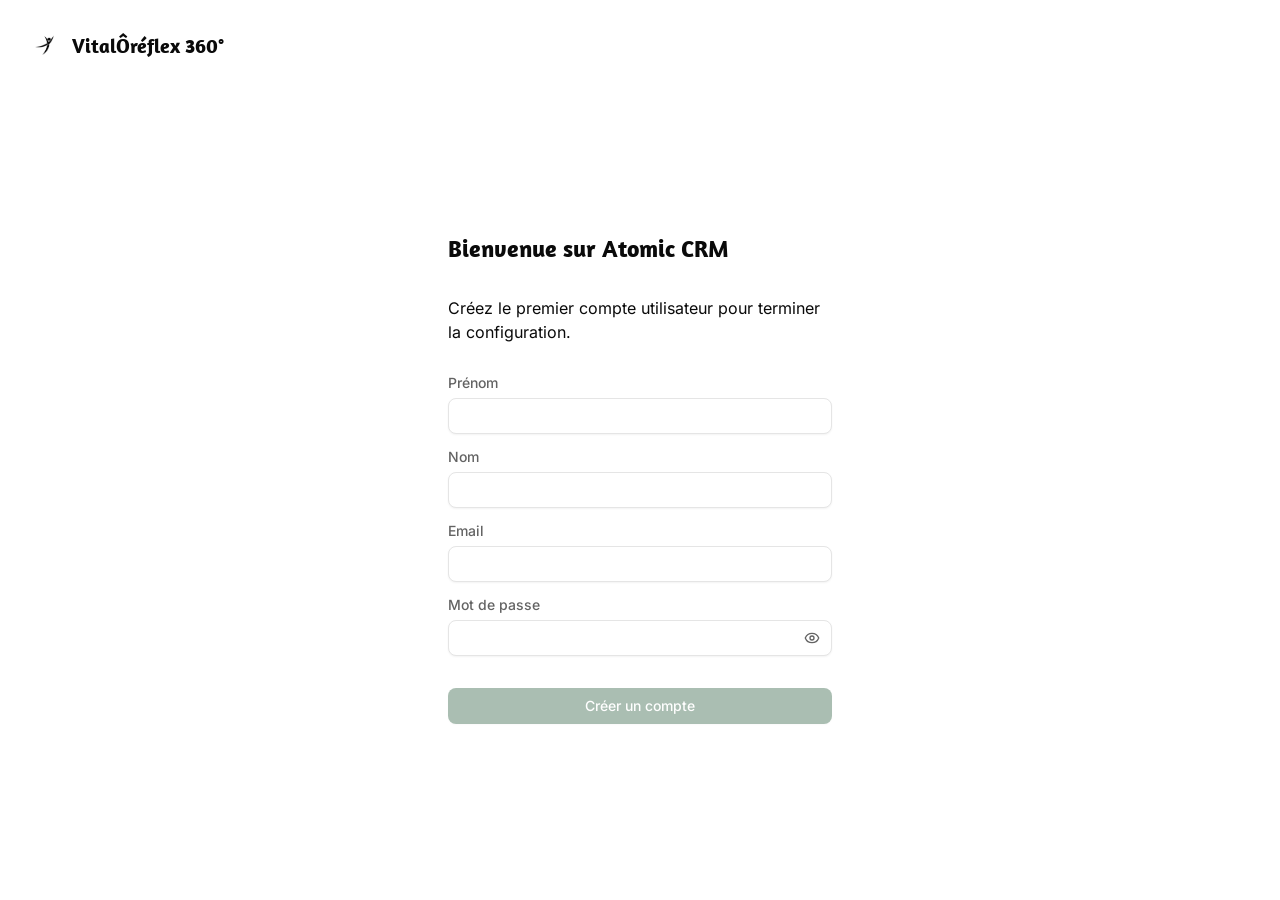
==== commit 4f786755: "Updates" ====
--- a/index.html
+++ b/index.html
@@ -15,4 +15,4 @@
             window.location.pathname + "#/set-password?" + fragment,
           );
         }
-      })();</script><style>body{margin:0;padding:0;font-family:sans-serif}button,input,select,textarea,a{touch-action:manipulation}.loader-container{background-color:#fafafa;flex-direction:column;justify-content:center;align-items:center;display:flex;position:absolute;inset:0}.loader,.loader:before,.loader:after{border-radius:50%}.loader{color:#283593;text-indent:-99999em;width:10em;height:10em;margin:55px auto;font-size:11px;position:relative;-webkit-transform:translateZ(0);-ms-transform:translateZ(0);transform:translateZ(0);box-shadow:inset 0 0 0 1em}.loader:before,.loader:after{content:"";position:absolute}.loader:before{-webkit-transform-origin:5.2em 5.1em;transform-origin:5.2em 5.1em;background:#fafafa;border-radius:10.2em 0 0 10.2em;width:5.2em;height:10.2em;-webkit-animation:2s 1.5s infinite load2;animation:2s 1.5s infinite load2;top:-.1em;left:-.1em}.loader:after{-webkit-transform-origin:0 5.1em;transform-origin:0 5.1em;background:#fafafa;border-radius:0 10.2em 10.2em 0;width:5.2em;height:10.2em;-webkit-animation:2s infinite load2;animation:2s infinite load2;top:-.1em;left:5.1em}@-webkit-keyframes load2{0%{-webkit-transform:rotate(0);transform:rotate(0)}to{-webkit-transform:rotate(360deg);transform:rotate(360deg)}}@keyframes load2{0%{-webkit-transform:rotate(0);transform:rotate(0)}to{-webkit-transform:rotate(360deg);transform:rotate(360deg)}}</style><script type="module" crossorigin src="./assets/index-Bm2Bfhd0.js"></script><link rel="stylesheet" crossorigin href="./assets/index-Bzqd2yWO.css"><script id="vite-plugin-pwa:register-sw" src="./registerSW.js"></script></head><body><div id="root"><div class="loader-container"><div class="loader">Loading...</div></div></div><noscript>You need to enable JavaScript to run this app.</noscript></body></html>+      })();</script><style>body{margin:0;padding:0;font-family:sans-serif}button,input,select,textarea,a{touch-action:manipulation}.loader-container{background-color:#fafafa;flex-direction:column;justify-content:center;align-items:center;display:flex;position:absolute;inset:0}.loader,.loader:before,.loader:after{border-radius:50%}.loader{color:#283593;text-indent:-99999em;width:10em;height:10em;margin:55px auto;font-size:11px;position:relative;-webkit-transform:translateZ(0);-ms-transform:translateZ(0);transform:translateZ(0);box-shadow:inset 0 0 0 1em}.loader:before,.loader:after{content:"";position:absolute}.loader:before{-webkit-transform-origin:5.2em 5.1em;transform-origin:5.2em 5.1em;background:#fafafa;border-radius:10.2em 0 0 10.2em;width:5.2em;height:10.2em;-webkit-animation:2s 1.5s infinite load2;animation:2s 1.5s infinite load2;top:-.1em;left:-.1em}.loader:after{-webkit-transform-origin:0 5.1em;transform-origin:0 5.1em;background:#fafafa;border-radius:0 10.2em 10.2em 0;width:5.2em;height:10.2em;-webkit-animation:2s infinite load2;animation:2s infinite load2;top:-.1em;left:5.1em}@-webkit-keyframes load2{0%{-webkit-transform:rotate(0);transform:rotate(0)}to{-webkit-transform:rotate(360deg);transform:rotate(360deg)}}@keyframes load2{0%{-webkit-transform:rotate(0);transform:rotate(0)}to{-webkit-transform:rotate(360deg);transform:rotate(360deg)}}</style><script type="module" crossorigin src="./assets/index-BefAxbwH.js"></script><link rel="stylesheet" crossorigin href="./assets/index-D-aqHlHT.css"><script id="vite-plugin-pwa:register-sw" src="./registerSW.js"></script></head><body><div id="root"><div class="loader-container"><div class="loader">Loading...</div></div></div><noscript>You need to enable JavaScript to run this app.</noscript></body></html>
--- a/assets/index-D-aqHlHT.css
+++ b/assets/index-D-aqHlHT.css
@@ -0,0 +1 @@
+@layer properties{@supports (((-webkit-hyphens:none)) and (not (margin-trim:inline))) or ((-moz-orient:inline) and (not (color:rgb(from red r g b)))){*,:before,:after,::backdrop{--tw-translate-x:0;--tw-translate-y:0;--tw-translate-z:0;--tw-scale-x:1;--tw-scale-y:1;--tw-scale-z:1;--tw-rotate-x:initial;--tw-rotate-y:initial;--tw-rotate-z:initial;--tw-skew-x:initial;--tw-skew-y:initial;--tw-space-y-reverse:0;--tw-space-x-reverse:0;--tw-divide-y-reverse:0;--tw-border-style:solid;--tw-gradient-position:initial;--tw-gradient-from:#0000;--tw-gradient-via:#0000;--tw-gradient-to:#0000;--tw-gradient-stops:initial;--tw-gradient-via-stops:initial;--tw-gradient-from-position:0%;--tw-gradient-via-position:50%;--tw-gradient-to-position:100%;--tw-leading:initial;--tw-font-weight:initial;--tw-tracking:initial;--tw-ordinal:initial;--tw-slashed-zero:initial;--tw-numeric-figure:initial;--tw-numeric-spacing:initial;--tw-numeric-fraction:initial;--tw-shadow:0 0 #0000;--tw-shadow-color:initial;--tw-shadow-alpha:100%;--tw-inset-shadow:0 0 #0000;--tw-inset-shadow-color:initial;--tw-inset-shadow-alpha:100%;--tw-ring-color:initial;--tw-ring-shadow:0 0 #0000;--tw-inset-ring-color:initial;--tw-inset-ring-shadow:0 0 #0000;--tw-ring-inset:initial;--tw-ring-offset-width:0px;--tw-ring-offset-color:#fff;--tw-ring-offset-shadow:0 0 #0000;--tw-outline-style:solid;--tw-blur:initial;--tw-brightness:initial;--tw-contrast:initial;--tw-grayscale:initial;--tw-hue-rotate:initial;--tw-invert:initial;--tw-opacity:initial;--tw-saturate:initial;--tw-sepia:initial;--tw-drop-shadow:initial;--tw-drop-shadow-color:initial;--tw-drop-shadow-alpha:100%;--tw-drop-shadow-size:initial;--tw-duration:initial;--tw-ease:initial;--tw-content:"";--tw-animation-delay:0s;--tw-animation-direction:normal;--tw-animation-duration:initial;--tw-animation-fill-mode:none;--tw-animation-iteration-count:1;--tw-enter-blur:0;--tw-enter-opacity:1;--tw-enter-rotate:0;--tw-enter-scale:1;--tw-enter-translate-x:0;--tw-enter-translate-y:0;--tw-exit-blur:0;--tw-exit-opacity:1;--tw-exit-rotate:0;--tw-exit-scale:1;--tw-exit-translate-x:0;--tw-exit-translate-y:0}}}@layer theme{:root,:host{--font-mono:ui-monospace,SFMono-Regular,Menlo,Monaco,Consolas,"Liberation Mono","Courier New",monospace;--color-red-500:oklch(63.7% .237 25.331);--color-red-600:oklch(57.7% .245 27.325);--color-red-800:oklch(44.4% .177 26.899);--color-orange-300:oklch(83.7% .128 66.29);--color-orange-500:oklch(70.5% .213 47.604);--color-orange-700:oklch(55.3% .195 38.402);--color-green-500:oklch(72.3% .219 149.579);--color-green-600:oklch(62.7% .194 149.214);--color-blue-300:oklch(80.9% .105 251.813);--color-blue-700:oklch(48.8% .243 264.376);--color-indigo-50:oklch(96.2% .018 272.314);--color-indigo-100:oklch(93% .034 272.788);--color-indigo-200:oklch(87% .065 274.039);--color-indigo-300:oklch(78.5% .115 274.713);--color-indigo-400:oklch(67.3% .182 276.935);--color-indigo-500:oklch(58.5% .233 277.117);--color-indigo-600:oklch(51.1% .262 276.966);--color-indigo-700:oklch(45.7% .24 277.023);--color-indigo-800:oklch(39.8% .195 277.366);--color-indigo-900:oklch(35.9% .144 278.697);--color-gray-50:oklch(98.5% .002 247.839);--color-gray-100:oklch(96.7% .003 264.542);--color-gray-200:oklch(92.8% .006 264.531);--color-gray-300:oklch(87.2% .01 258.338);--color-gray-500:oklch(55.1% .027 264.364);--color-gray-600:oklch(44.6% .03 256.802);--color-gray-800:oklch(27.8% .033 256.848);--color-zinc-100:oklch(96.7% .001 286.375);--color-zinc-900:oklch(21% .006 285.885);--color-black:#000;--color-white:#fff;--spacing:.25rem;--breakpoint-xl:80rem;--container-sm:24rem;--container-md:28rem;--container-lg:32rem;--container-xl:36rem;--container-2xl:42rem;--container-4xl:56rem;--text-xs:.75rem;--text-xs--line-height:calc(1/.75);--text-sm:.875rem;--text-sm--line-height:calc(1.25/.875);--text-base:1rem;--text-base--line-height: 1.5 ;--text-lg:1.125rem;--text-lg--line-height:calc(1.75/1.125);--text-xl:1.25rem;--text-xl--line-height:calc(1.75/1.25);--text-2xl:1.5rem;--text-2xl--line-height:calc(2/1.5);--text-3xl:1.875rem;--text-3xl--line-height: 1.2 ;--font-weight-normal:400;--font-weight-medium:500;--font-weight-semibold:600;--font-weight-bold:700;--tracking-tight:-.025em;--tracking-wide:.025em;--tracking-wider:.05em;--tracking-widest:.1em;--leading-tight:1.25;--leading-snug:1.375;--leading-normal:1.5;--leading-relaxed:1.625;--radius-xs:.125rem;--radius-2xl:1rem;--ease-out:cubic-bezier(0,0,.2,1);--ease-in-out:cubic-bezier(.4,0,.2,1);--animate-spin:spin 1s linear infinite;--animate-pulse:pulse 2s cubic-bezier(.4,0,.6,1)infinite;--default-transition-duration:.15s;--default-transition-timing-function:cubic-bezier(.4,0,.2,1);--default-font-family:"Inter Variable",ui-sans-serif,system-ui,sans-serif;--default-mono-font-family:var(--font-mono);--font-heading:"Amaranth","Inter Variable",ui-sans-serif,sans-serif}}@layer base{*,:after,:before,::backdrop{box-sizing:border-box;border:0 solid;margin:0;padding:0}::file-selector-button{box-sizing:border-box;border:0 solid;margin:0;padding:0}html,:host{-webkit-text-size-adjust:100%;tab-size:4;line-height:1.5;font-family:var(--default-font-family,ui-sans-serif,system-ui,sans-serif,"Apple Color Emoji","Segoe UI Emoji","Segoe UI Symbol","Noto Color Emoji");font-feature-settings:var(--default-font-feature-settings,normal);font-variation-settings:var(--default-font-variation-settings,normal);-webkit-tap-highlight-color:transparent}hr{height:0;color:inherit;border-top-width:1px}abbr:where([title]){-webkit-text-decoration:underline dotted;text-decoration:underline dotted}h1,h2,h3,h4,h5,h6{font-size:inherit;font-weight:inherit}a{color:inherit;-webkit-text-decoration:inherit;text-decoration:inherit}b,strong{font-weight:bolder}code,kbd,samp,pre{font-family:var(--default-mono-font-family,ui-monospace,SFMono-Regular,Menlo,Monaco,Consolas,"Liberation Mono","Courier New",monospace);font-feature-settings:var(--default-mono-font-feature-settings,normal);font-variation-settings:var(--default-mono-font-variation-settings,normal);font-size:1em}small{font-size:80%}sub,sup{vertical-align:baseline;font-size:75%;line-height:0;position:relative}sub{bottom:-.25em}sup{top:-.5em}table{text-indent:0;border-color:inherit;border-collapse:collapse}:-moz-focusring{outline:auto}progress{vertical-align:baseline}summary{display:list-item}ol,ul,menu{list-style:none}img,svg,video,canvas,audio,iframe,embed,object{vertical-align:middle;display:block}img,video{max-width:100%;height:auto}button,input,select,optgroup,textarea{font:inherit;font-feature-settings:inherit;font-variation-settings:inherit;letter-spacing:inherit;color:inherit;opacity:1;background-color:#0000;border-radius:0}::file-selector-button{font:inherit;font-feature-settings:inherit;font-variation-settings:inherit;letter-spacing:inherit;color:inherit;opacity:1;background-color:#0000;border-radius:0}:where(select:is([multiple],[size])) optgroup{font-weight:bolder}:where(select:is([multiple],[size])) optgroup option{padding-inline-start:20px}::file-selector-button{margin-inline-end:4px}::placeholder{opacity:1}@supports (not ((-webkit-appearance:-apple-pay-button))) or (contain-intrinsic-size:1px){::placeholder{color:currentColor}@supports (color:color-mix(in lab,red,red)){::placeholder{color:color-mix(in oklab,currentcolor 50%,transparent)}}}textarea{resize:vertical}::-webkit-search-decoration{-webkit-appearance:none}::-webkit-date-and-time-value{min-height:1lh;text-align:inherit}::-webkit-datetime-edit{display:inline-flex}::-webkit-datetime-edit-fields-wrapper{padding:0}::-webkit-datetime-edit{padding-block:0}::-webkit-datetime-edit-year-field{padding-block:0}::-webkit-datetime-edit-month-field{padding-block:0}::-webkit-datetime-edit-day-field{padding-block:0}::-webkit-datetime-edit-hour-field{padding-block:0}::-webkit-datetime-edit-minute-field{padding-block:0}::-webkit-datetime-edit-second-field{padding-block:0}::-webkit-datetime-edit-millisecond-field{padding-block:0}::-webkit-datetime-edit-meridiem-field{padding-block:0}::-webkit-calendar-picker-indicator{line-height:1}:-moz-ui-invalid{box-shadow:none}button,input:where([type=button],[type=reset],[type=submit]){appearance:button}::file-selector-button{appearance:button}::-webkit-inner-spin-button{height:auto}::-webkit-outer-spin-button{height:auto}[hidden]:where(:not([hidden=until-found])){display:none!important}*{border-color:var(--border);outline-color:var(--ring)}@supports (color:color-mix(in lab,red,red)){*{outline-color:color-mix(in oklab,var(--ring)50%,transparent)}}body{background-color:var(--background);color:var(--foreground);font-family:Inter Variable,ui-sans-serif,system-ui,sans-serif}h1,h2,h3{font-family:var(--font-heading)}}@layer components;@layer utilities{.\@container\/card-header{container:card-header/inline-size}.pointer-events-auto{pointer-events:auto}.pointer-events-none{pointer-events:none}.collapse{visibility:collapse}.invisible{visibility:hidden}.visible{visibility:visible}.sr-only{clip-path:inset(50%);white-space:nowrap;border-width:0;width:1px;height:1px;margin:-1px;padding:0;position:absolute;overflow:hidden}.absolute{position:absolute}.fixed{position:fixed}.relative{position:relative}.static{position:static}.sticky{position:sticky}.inset-0{inset:calc(var(--spacing)*0)}.inset-x-0{inset-inline:calc(var(--spacing)*0)}.inset-y-0{inset-block:calc(var(--spacing)*0)}.-top-0\.5{top:calc(var(--spacing)*-.5)}.-top-1{top:calc(var(--spacing)*-1)}.-top-10{top:calc(var(--spacing)*-10)}.-top-12{top:calc(var(--spacing)*-12)}.top-0{top:calc(var(--spacing)*0)}.top-1\.5{top:calc(var(--spacing)*1.5)}.top-1\/2{top:50%}.top-1\/20{top:5%}.top-2{top:calc(var(--spacing)*2)}.top-3\.5{top:calc(var(--spacing)*3.5)}.top-4{top:calc(var(--spacing)*4)}.top-\[1px\]{top:1px}.top-\[50\%\]{top:50%}.top-\[60\%\]{top:60%}.top-full{top:100%}.-right-0\.5{right:calc(var(--spacing)*-.5)}.-right-1{right:calc(var(--spacing)*-1)}.-right-8{right:calc(var(--spacing)*-8)}.right-0{right:calc(var(--spacing)*0)}.right-1{right:calc(var(--spacing)*1)}.right-2{right:calc(var(--spacing)*2)}.right-3{right:calc(var(--spacing)*3)}.right-4{right:calc(var(--spacing)*4)}.right-8{right:calc(var(--spacing)*8)}.right-40{right:calc(var(--spacing)*40)}.-bottom-24{bottom:calc(var(--spacing)*-24)}.bottom-0{bottom:calc(var(--spacing)*0)}.bottom-2{bottom:calc(var(--spacing)*2)}.bottom-4{bottom:calc(var(--spacing)*4)}.bottom-full{bottom:100%}.left-0{left:calc(var(--spacing)*0)}.left-1\/2{left:50%}.left-2{left:calc(var(--spacing)*2)}.left-\[50\%\]{left:50%}.isolate{isolation:isolate}.z-10{z-index:10}.z-20{z-index:20}.z-30{z-index:30}.z-40{z-index:40}.z-50{z-index:50}.z-\[1\]{z-index:1}.order-first{order:-9999}.col-start-2{grid-column-start:2}.row-span-2{grid-row:span 2/span 2}.row-start-1{grid-row-start:1}.float-right{float:right}.container{width:100%}@media(min-width:40rem){.container{max-width:40rem}}@media(min-width:48rem){.container{max-width:48rem}}@media(min-width:64rem){.container{max-width:64rem}}@media(min-width:80rem){.container{max-width:80rem}}@media(min-width:96rem){.container{max-width:96rem}}.-m-4{margin:calc(var(--spacing)*-4)}.m-0{margin:calc(var(--spacing)*0)}.m-1{margin:calc(var(--spacing)*1)}.m-4{margin:calc(var(--spacing)*4)}.-mx-1{margin-inline:calc(var(--spacing)*-1)}.-mx-2{margin-inline:calc(var(--spacing)*-2)}.mx-2{margin-inline:calc(var(--spacing)*2)}.mx-3{margin-inline:calc(var(--spacing)*3)}.mx-3\.5{margin-inline:calc(var(--spacing)*3.5)}.mx-auto{margin-inline:auto}.my-0{margin-block:calc(var(--spacing)*0)}.my-1{margin-block:calc(var(--spacing)*1)}.my-2{margin-block:calc(var(--spacing)*2)}.my-4{margin-block:calc(var(--spacing)*4)}.my-5{margin-block:calc(var(--spacing)*5)}.-mt-2{margin-top:calc(var(--spacing)*-2)}.-mt-12{margin-top:calc(var(--spacing)*-12)}.mt-0{margin-top:calc(var(--spacing)*0)}.mt-0\.5{margin-top:calc(var(--spacing)*.5)}.mt-1{margin-top:calc(var(--spacing)*1)}.mt-1\.5{margin-top:calc(var(--spacing)*1.5)}.mt-2{margin-top:calc(var(--spacing)*2)}.mt-3{margin-top:calc(var(--spacing)*3)}.mt-4{margin-top:calc(var(--spacing)*4)}.mt-5{margin-top:calc(var(--spacing)*5)}.mt-6{margin-top:calc(var(--spacing)*6)}.mt-8{margin-top:calc(var(--spacing)*8)}.mt-auto{margin-top:auto}.-mr-3{margin-right:calc(var(--spacing)*-3)}.mr-1{margin-right:calc(var(--spacing)*1)}.mr-2{margin-right:calc(var(--spacing)*2)}.mr-3{margin-right:calc(var(--spacing)*3)}.mr-4{margin-right:calc(var(--spacing)*4)}.mr-8{margin-right:calc(var(--spacing)*8)}.mb-0{margin-bottom:calc(var(--spacing)*0)}.mb-1{margin-bottom:calc(var(--spacing)*1)}.mb-1\.5{margin-bottom:calc(var(--spacing)*1.5)}.mb-2{margin-bottom:calc(var(--spacing)*2)}.mb-3{margin-bottom:calc(var(--spacing)*3)}.mb-4{margin-bottom:calc(var(--spacing)*4)}.mb-5{margin-bottom:calc(var(--spacing)*5)}.mb-6{margin-bottom:calc(var(--spacing)*6)}.mb-8{margin-bottom:calc(var(--spacing)*8)}.-ml-1{margin-left:calc(var(--spacing)*-1)}.-ml-3{margin-left:calc(var(--spacing)*-3)}.ml-1{margin-left:calc(var(--spacing)*1)}.ml-2{margin-left:calc(var(--spacing)*2)}.ml-4{margin-left:calc(var(--spacing)*4)}.ml-8{margin-left:calc(var(--spacing)*8)}.ml-auto{margin-left:auto}.line-clamp-1{-webkit-line-clamp:1;-webkit-box-orient:vertical;display:-webkit-box;overflow:hidden}.line-clamp-2{-webkit-line-clamp:2;-webkit-box-orient:vertical;display:-webkit-box;overflow:hidden}.line-clamp-3{-webkit-line-clamp:3;-webkit-box-orient:vertical;display:-webkit-box;overflow:hidden}.block{display:block}.contents{display:contents}.flex{display:flex}.grid{display:grid}.hidden{display:none}.inline{display:inline}.inline-block{display:inline-block}.inline-flex{display:inline-flex}.table{display:table}.table-caption{display:table-caption}.table-cell{display:table-cell}.table-row{display:table-row}.field-sizing-content{field-sizing:content}.aspect-884\/724{aspect-ratio:884/724}.aspect-1304\/814{aspect-ratio:1304/814}.aspect-square{aspect-ratio:1}.\!size-5{width:calc(var(--spacing)*5)!important;height:calc(var(--spacing)*5)!important}.size-2{width:calc(var(--spacing)*2);height:calc(var(--spacing)*2)}.size-2\.5{width:calc(var(--spacing)*2.5);height:calc(var(--spacing)*2.5)}.size-3{width:calc(var(--spacing)*3);height:calc(var(--spacing)*3)}.size-3\.5{width:calc(var(--spacing)*3.5);height:calc(var(--spacing)*3.5)}.size-4{width:calc(var(--spacing)*4);height:calc(var(--spacing)*4)}.size-5{width:calc(var(--spacing)*5);height:calc(var(--spacing)*5)}.size-6{width:calc(var(--spacing)*6);height:calc(var(--spacing)*6)}.size-7{width:calc(var(--spacing)*7);height:calc(var(--spacing)*7)}.size-8{width:calc(var(--spacing)*8);height:calc(var(--spacing)*8)}.size-9{width:calc(var(--spacing)*9);height:calc(var(--spacing)*9)}.size-10{width:calc(var(--spacing)*10);height:calc(var(--spacing)*10)}.size-12{width:calc(var(--spacing)*12);height:calc(var(--spacing)*12)}.size-14{width:calc(var(--spacing)*14);height:calc(var(--spacing)*14)}.size-28{width:calc(var(--spacing)*28);height:calc(var(--spacing)*28)}.size-44{width:calc(var(--spacing)*44);height:calc(var(--spacing)*44)}.size-full{width:100%;height:100%}.\!h-auto{height:auto!important}.h-0{height:calc(var(--spacing)*0)}.h-1\.5{height:calc(var(--spacing)*1.5)}.h-2{height:calc(var(--spacing)*2)}.h-2\.5{height:calc(var(--spacing)*2.5)}.h-3{height:calc(var(--spacing)*3)}.h-4{height:calc(var(--spacing)*4)}.h-5{height:calc(var(--spacing)*5)}.h-6{height:calc(var(--spacing)*6)}.h-7{height:calc(var(--spacing)*7)}.h-8{height:calc(var(--spacing)*8)}.h-9{height:calc(var(--spacing)*9)}.h-10{height:calc(var(--spacing)*10)}.h-12{height:calc(var(--spacing)*12)}.h-14{height:calc(var(--spacing)*14)}.h-16{height:calc(var(--spacing)*16)}.h-32{height:calc(var(--spacing)*32)}.h-\[1\.2rem\]{height:1.2rem}.h-\[1\.15rem\]{height:1.15rem}.h-\[20px\]{height:20px}.h-\[20vh\]{height:20vh}.h-\[25px\]{height:25px}.h-\[50px\]{height:50px}.h-\[100px\]{height:100px}.h-\[200px\]{height:200px}.h-\[calc\(100\%-1px\)\]{height:calc(100% - 1px)}.h-\[var\(--radix-navigation-menu-viewport-height\)\]{height:var(--radix-navigation-menu-viewport-height)}.h-\[var\(--radix-select-trigger-height\)\]{height:var(--radix-select-trigger-height)}.h-auto{height:auto}.h-dvh{height:100dvh}.h-fit{height:fit-content}.h-full{height:100%}.h-px{height:1px}.h-screen{height:100vh}.h-svh{height:100svh}.max-h-\(--radix-dropdown-menu-content-available-height\){max-height:var(--radix-dropdown-menu-content-available-height)}.max-h-\(--radix-popover-content-available-height\){max-height:var(--radix-popover-content-available-height)}.max-h-\(--radix-select-content-available-height\){max-height:var(--radix-select-content-available-height)}.max-h-0{max-height:calc(var(--spacing)*0)}.max-h-9\/10{max-height:90%}.max-h-46{max-height:calc(var(--spacing)*46)}.max-h-\[50vh\]{max-height:50vh}.max-h-\[80vh\]{max-height:80vh}.max-h-\[300px\]{max-height:300px}.max-h-\[5000px\]{max-height:5000px}.min-h-0{min-height:calc(var(--spacing)*0)}.min-h-4{min-height:calc(var(--spacing)*4)}.min-h-5{min-height:calc(var(--spacing)*5)}.min-h-6{min-height:calc(var(--spacing)*6)}.min-h-12{min-height:calc(var(--spacing)*12)}.min-h-16{min-height:calc(var(--spacing)*16)}.min-h-\[20rem\]{min-height:20rem}.min-h-\[24px\]{min-height:24px}.min-h-\[50vh\]{min-height:50vh}.min-h-\[calc\(100dvh-var\(--mobile-topbar-height\)-var\(--mobile-nav-height\)\)\]{min-height:calc(100dvh - var(--mobile-topbar-height) - var(--mobile-nav-height))}.min-h-screen{min-height:100vh}.min-h-svh{min-height:100svh}.w-\(--sidebar-width\){width:var(--sidebar-width)}.w-1\/3{width:33.3333%}.w-1\/4{width:25%}.w-2{width:calc(var(--spacing)*2)}.w-2\.5{width:calc(var(--spacing)*2.5)}.w-2\/5{width:40%}.w-3{width:calc(var(--spacing)*3)}.w-3\/4{width:75%}.w-4{width:calc(var(--spacing)*4)}.w-4\/5{width:80%}.w-5{width:calc(var(--spacing)*5)}.w-6{width:calc(var(--spacing)*6)}.w-8{width:calc(var(--spacing)*8)}.w-9{width:calc(var(--spacing)*9)}.w-10{width:calc(var(--spacing)*10)}.w-12{width:calc(var(--spacing)*12)}.w-16{width:calc(var(--spacing)*16)}.w-24{width:calc(var(--spacing)*24)}.w-32{width:calc(var(--spacing)*32)}.w-48{width:calc(var(--spacing)*48)}.w-52{width:calc(var(--spacing)*52)}.w-56{width:calc(var(--spacing)*56)}.w-72{width:calc(var(--spacing)*72)}.w-92{width:calc(var(--spacing)*92)}.w-\[1\.2rem\]{width:1.2rem}.w-\[20px\]{width:20px}.w-\[25px\]{width:25px}.w-\[36rem\]{width:36rem}.w-\[90\%\]{width:90%}.w-\[100px\]{width:100px}.w-\[150px\]{width:150px}.w-auto{width:auto}.w-fit{width:fit-content}.w-full{width:100%}.w-max{width:max-content}.max-w-\(--radix-popover-trigger-width\){max-width:var(--radix-popover-trigger-width)}.max-w-\(--skeleton-width\){max-width:var(--skeleton-width)}.max-w-2xl{max-width:var(--container-2xl)}.max-w-20{max-width:calc(var(--spacing)*20)}.max-w-150{max-width:calc(var(--spacing)*150)}.max-w-\[200px\]{max-width:200px}.max-w-\[600px\]{max-width:600px}.max-w-\[calc\(100\%-2rem\)\]{max-width:calc(100% - 2rem)}.max-w-\[calc\(100vw-2rem\)\]{max-width:calc(100vw - 2rem)}.max-w-full{max-width:100%}.max-w-lg{max-width:var(--container-lg)}.max-w-max{max-width:max-content}.max-w-md{max-width:var(--container-md)}.max-w-none{max-width:none}.max-w-screen-xl{max-width:var(--breakpoint-xl)}.max-w-sm{max-width:var(--container-sm)}.max-w-xl{max-width:var(--container-xl)}.min-w-0{min-width:calc(var(--spacing)*0)}.min-w-5{min-width:calc(var(--spacing)*5)}.min-w-8{min-width:calc(var(--spacing)*8)}.min-w-9{min-width:calc(var(--spacing)*9)}.min-w-10{min-width:calc(var(--spacing)*10)}.min-w-20{min-width:calc(var(--spacing)*20)}.min-w-24{min-width:calc(var(--spacing)*24)}.min-w-36{min-width:calc(var(--spacing)*36)}.min-w-50{min-width:calc(var(--spacing)*50)}.min-w-52{min-width:calc(var(--spacing)*52)}.min-w-60{min-width:calc(var(--spacing)*60)}.min-w-92{min-width:calc(var(--spacing)*92)}.min-w-\[8rem\]{min-width:8rem}.min-w-\[10vw\]{min-width:10vw}.min-w-\[200px\]{min-width:200px}.min-w-\[var\(--radix-select-trigger-width\)\]{min-width:var(--radix-select-trigger-width)}.flex-1{flex:1}.flex-auto{flex:auto}.flex-shrink-0{flex-shrink:0}.shrink{flex-shrink:1}.shrink-0{flex-shrink:0}.flex-grow,.grow{flex-grow:1}.basis-full{flex-basis:100%}.caption-bottom{caption-side:bottom}.origin-\(--radix-dropdown-menu-content-transform-origin\){transform-origin:var(--radix-dropdown-menu-content-transform-origin)}.origin-\(--radix-popover-content-transform-origin\){transform-origin:var(--radix-popover-content-transform-origin)}.origin-\(--radix-select-content-transform-origin\){transform-origin:var(--radix-select-content-transform-origin)}.origin-\(--radix-tooltip-content-transform-origin\){transform-origin:var(--radix-tooltip-content-transform-origin)}.origin-top{transform-origin:top}.-translate-x-1\/2{--tw-translate-x: -50% ;translate:var(--tw-translate-x)var(--tw-translate-y)}.-translate-x-px{--tw-translate-x:-1px;translate:var(--tw-translate-x)var(--tw-translate-y)}.translate-x-\[-50\%\]{--tw-translate-x:-50%;translate:var(--tw-translate-x)var(--tw-translate-y)}.translate-x-px{--tw-translate-x:1px;translate:var(--tw-translate-x)var(--tw-translate-y)}.-translate-y-1\/2{--tw-translate-y: -50% ;translate:var(--tw-translate-x)var(--tw-translate-y)}.translate-y-0{--tw-translate-y:calc(var(--spacing)*0);translate:var(--tw-translate-x)var(--tw-translate-y)}.translate-y-0\.5{--tw-translate-y:calc(var(--spacing)*.5);translate:var(--tw-translate-x)var(--tw-translate-y)}.translate-y-\[-50\%\]{--tw-translate-y:-50%;translate:var(--tw-translate-x)var(--tw-translate-y)}.translate-y-\[calc\(-50\%_-_2px\)\]{--tw-translate-y: calc(-50% - 2px) ;translate:var(--tw-translate-x)var(--tw-translate-y)}.scale-0{--tw-scale-x:0%;--tw-scale-y:0%;--tw-scale-z:0%;scale:var(--tw-scale-x)var(--tw-scale-y)}.scale-100{--tw-scale-x:100%;--tw-scale-y:100%;--tw-scale-z:100%;scale:var(--tw-scale-x)var(--tw-scale-y)}.scale-125{--tw-scale-x:125%;--tw-scale-y:125%;--tw-scale-z:125%;scale:var(--tw-scale-x)var(--tw-scale-y)}.scale-y-0{--tw-scale-y:0%;scale:var(--tw-scale-x)var(--tw-scale-y)}.scale-y-100{--tw-scale-y:100%;scale:var(--tw-scale-x)var(--tw-scale-y)}.rotate-0{rotate:none}.rotate-1{rotate:1deg}.rotate-45{rotate:45deg}.rotate-90{rotate:90deg}.transform{transform:var(--tw-rotate-x,)var(--tw-rotate-y,)var(--tw-rotate-z,)var(--tw-skew-x,)var(--tw-skew-y,)}.animate-in{animation:enter var(--tw-animation-duration,var(--tw-duration,.15s))var(--tw-ease,ease)var(--tw-animation-delay,0s)var(--tw-animation-iteration-count,1)var(--tw-animation-direction,normal)var(--tw-animation-fill-mode,none)}.animate-pulse{animation:var(--animate-pulse)}.animate-spin{animation:var(--animate-spin)}.cursor-default{cursor:default}.cursor-move{cursor:move}.cursor-not-allowed{cursor:not-allowed}.cursor-pointer{cursor:pointer}.resize{resize:both}.resize-none{resize:none}.scroll-my-1{scroll-margin-block:calc(var(--spacing)*1)}.scroll-py-1{scroll-padding-block:calc(var(--spacing)*1)}.list-inside{list-style-position:inside}.list-disc{list-style-type:disc}.list-none{list-style-type:none}.appearance-none{appearance:none}.break-inside-avoid{break-inside:avoid}.auto-rows-min{grid-auto-rows:min-content}.grid-cols-1{grid-template-columns:repeat(1,minmax(0,1fr))}.grid-cols-2{grid-template-columns:repeat(2,minmax(0,1fr))}.grid-cols-\[0_1fr\]{grid-template-columns:0 1fr}.grid-cols-\[repeat\(auto-fill\,minmax\(9rem\,1fr\)\)\]{grid-template-columns:repeat(auto-fill,minmax(9rem,1fr))}.grid-rows-\[0fr\]{grid-template-rows:0fr}.grid-rows-\[1fr\]{grid-template-rows:1fr}.grid-rows-\[auto_auto\]{grid-template-rows:auto auto}.flex-col{flex-direction:column}.flex-col-reverse{flex-direction:column-reverse}.flex-row{flex-direction:row}.flex-nowrap{flex-wrap:nowrap}.flex-wrap{flex-wrap:wrap}.items-baseline{align-items:baseline}.items-center{align-items:center}.items-end{align-items:flex-end}.items-start{align-items:flex-start}.items-stretch{align-items:stretch}.justify-between{justify-content:space-between}.justify-center{justify-content:center}.justify-end{justify-content:flex-end}.justify-evenly{justify-content:space-evenly}.justify-start{justify-content:flex-start}.justify-items-start{justify-items:start}.gap-0{gap:calc(var(--spacing)*0)}.gap-0\.5{gap:calc(var(--spacing)*.5)}.gap-1{gap:calc(var(--spacing)*1)}.gap-1\.5{gap:calc(var(--spacing)*1.5)}.gap-2{gap:calc(var(--spacing)*2)}.gap-2\.5{gap:calc(var(--spacing)*2.5)}.gap-3{gap:calc(var(--spacing)*3)}.gap-4{gap:calc(var(--spacing)*4)}.gap-5{gap:calc(var(--spacing)*5)}.gap-6{gap:calc(var(--spacing)*6)}.gap-8{gap:calc(var(--spacing)*8)}.gap-10{gap:calc(var(--spacing)*10)}.gap-12{gap:calc(var(--spacing)*12)}.gap-\[--spacing\(var\(--gap\)\)\]{gap:calc(var(--spacing)*var(--gap))}:where(.space-y-1>:not(:last-child)){--tw-space-y-reverse:0;margin-block-start:calc(calc(var(--spacing)*1)*var(--tw-space-y-reverse));margin-block-end:calc(calc(var(--spacing)*1)*calc(1 - var(--tw-space-y-reverse)))}:where(.space-y-2>:not(:last-child)){--tw-space-y-reverse:0;margin-block-start:calc(calc(var(--spacing)*2)*var(--tw-space-y-reverse));margin-block-end:calc(calc(var(--spacing)*2)*calc(1 - var(--tw-space-y-reverse)))}:where(.space-y-3>:not(:last-child)){--tw-space-y-reverse:0;margin-block-start:calc(calc(var(--spacing)*3)*var(--tw-space-y-reverse));margin-block-end:calc(calc(var(--spacing)*3)*calc(1 - var(--tw-space-y-reverse)))}:where(.space-y-4>:not(:last-child)){--tw-space-y-reverse:0;margin-block-start:calc(calc(var(--spacing)*4)*var(--tw-space-y-reverse));margin-block-end:calc(calc(var(--spacing)*4)*calc(1 - var(--tw-space-y-reverse)))}:where(.space-y-6>:not(:last-child)){--tw-space-y-reverse:0;margin-block-start:calc(calc(var(--spacing)*6)*var(--tw-space-y-reverse));margin-block-end:calc(calc(var(--spacing)*6)*calc(1 - var(--tw-space-y-reverse)))}:where(.space-y-8>:not(:last-child)){--tw-space-y-reverse:0;margin-block-start:calc(calc(var(--spacing)*8)*var(--tw-space-y-reverse));margin-block-end:calc(calc(var(--spacing)*8)*calc(1 - var(--tw-space-y-reverse)))}.gap-x-2{column-gap:calc(var(--spacing)*2)}.gap-x-4{column-gap:calc(var(--spacing)*4)}.gap-x-10{column-gap:calc(var(--spacing)*10)}:where(.-space-x-0\.5>:not(:last-child)){--tw-space-x-reverse:0;margin-inline-start:calc(calc(var(--spacing)*-.5)*var(--tw-space-x-reverse));margin-inline-end:calc(calc(var(--spacing)*-.5)*calc(1 - var(--tw-space-x-reverse)))}:where(.space-x-1>:not(:last-child)){--tw-space-x-reverse:0;margin-inline-start:calc(calc(var(--spacing)*1)*var(--tw-space-x-reverse));margin-inline-end:calc(calc(var(--spacing)*1)*calc(1 - var(--tw-space-x-reverse)))}:where(.space-x-2>:not(:last-child)){--tw-space-x-reverse:0;margin-inline-start:calc(calc(var(--spacing)*2)*var(--tw-space-x-reverse));margin-inline-end:calc(calc(var(--spacing)*2)*calc(1 - var(--tw-space-x-reverse)))}:where(.space-x-3>:not(:last-child)){--tw-space-x-reverse:0;margin-inline-start:calc(calc(var(--spacing)*3)*var(--tw-space-x-reverse));margin-inline-end:calc(calc(var(--spacing)*3)*calc(1 - var(--tw-space-x-reverse)))}:where(.space-x-4>:not(:last-child)){--tw-space-x-reverse:0;margin-inline-start:calc(calc(var(--spacing)*4)*var(--tw-space-x-reverse));margin-inline-end:calc(calc(var(--spacing)*4)*calc(1 - var(--tw-space-x-reverse)))}:where(.space-x-8>:not(:last-child)){--tw-space-x-reverse:0;margin-inline-start:calc(calc(var(--spacing)*8)*var(--tw-space-x-reverse));margin-inline-end:calc(calc(var(--spacing)*8)*calc(1 - var(--tw-space-x-reverse)))}.gap-y-0{row-gap:calc(var(--spacing)*0)}.gap-y-0\.5{row-gap:calc(var(--spacing)*.5)}.gap-y-1{row-gap:calc(var(--spacing)*1)}.gap-y-3{row-gap:calc(var(--spacing)*3)}.gap-y-4{row-gap:calc(var(--spacing)*4)}:where(.divide-y>:not(:last-child)){--tw-divide-y-reverse:0;border-bottom-style:var(--tw-border-style);border-top-style:var(--tw-border-style);border-top-width:calc(1px*var(--tw-divide-y-reverse));border-bottom-width:calc(1px*calc(1 - var(--tw-divide-y-reverse)))}.self-start{align-self:flex-start}.justify-self-end{justify-self:flex-end}.truncate{text-overflow:ellipsis;white-space:nowrap;overflow:hidden}.overflow-auto{overflow:auto}.overflow-hidden{overflow:hidden}.overflow-visible{overflow:visible}.overflow-x-auto{overflow-x:auto}.overflow-x-hidden{overflow-x:hidden}.overflow-y-auto{overflow-y:auto}.rounded{border-radius:.25rem}.rounded-2xl{border-radius:var(--radius-2xl)}.rounded-\[2px\]{border-radius:2px}.rounded-\[4px\]{border-radius:4px}.rounded-full{border-radius:3.40282e38px}.rounded-lg{border-radius:var(--radius)}.rounded-md{border-radius:calc(var(--radius) - 2px)}.rounded-sm{border-radius:calc(var(--radius) - 4px)}.rounded-xl{border-radius:calc(var(--radius) + 4px)}.rounded-xs{border-radius:var(--radius-xs)}.rounded-tl-sm{border-top-left-radius:calc(var(--radius) - 4px)}.border{border-style:var(--tw-border-style);border-width:1px}.border-2{border-style:var(--tw-border-style);border-width:2px}.border-t{border-top-style:var(--tw-border-style);border-top-width:1px}.border-t-4{border-top-style:var(--tw-border-style);border-top-width:4px}.border-r{border-right-style:var(--tw-border-style);border-right-width:1px}.border-b{border-bottom-style:var(--tw-border-style);border-bottom-width:1px}.border-b-2{border-bottom-style:var(--tw-border-style);border-bottom-width:2px}.border-l{border-left-style:var(--tw-border-style);border-left-width:1px}.border-l-2{border-left-style:var(--tw-border-style);border-left-width:2px}.border-dashed{--tw-border-style:dashed;border-style:dashed}.border-none{--tw-border-style:none;border-style:none}.border-blue-300{border-color:var(--color-blue-300)}.border-border{border-color:var(--border)}.border-brand,.border-brand\/40{border-color:var(--brand)}@supports (color:color-mix(in lab,red,red)){.border-brand\/40{border-color:color-mix(in oklab,var(--brand)40%,transparent)}}.border-destructive\!{border-color:var(--destructive)!important}.border-gray-300{border-color:var(--color-gray-300)}.border-input{border-color:var(--input)}.border-journey-1{border-color:var(--journey-1)}.border-journey-2{border-color:var(--journey-2)}.border-journey-3{border-color:var(--journey-3)}.border-journey-4{border-color:var(--journey-4)}.border-journey-5{border-color:var(--journey-5)}.border-journey-6{border-color:var(--journey-6)}.border-muted{border-color:var(--muted)}.border-orange-300{border-color:var(--color-orange-300)}.border-primary\/20{border-color:var(--primary)}@supports (color:color-mix(in lab,red,red)){.border-primary\/20{border-color:color-mix(in oklab,var(--primary)20%,transparent)}}.border-sidebar-border{border-color:var(--sidebar-border)}.border-transparent{border-color:#0000}.border-vitalo-orange{border-color:var(--vitalo-orange)}.border-t-vitalo-blue{border-top-color:var(--vitalo-blue)}.border-t-vitalo-green{border-top-color:var(--vitalo-green)}.border-t-vitalo-red{border-top-color:var(--vitalo-red)}.bg-\[color\:var\(--avatar-0\)\]{background-color:var(--avatar-0)}.bg-\[color\:var\(--avatar-1\)\]{background-color:var(--avatar-1)}.bg-\[color\:var\(--avatar-2\)\]{background-color:var(--avatar-2)}.bg-\[color\:var\(--avatar-3\)\]{background-color:var(--avatar-3)}.bg-\[color\:var\(--avatar-4\)\]{background-color:var(--avatar-4)}.bg-\[color\:var\(--avatar-5\)\]{background-color:var(--avatar-5)}.bg-\[color\:var\(--avatar-6\)\]{background-color:var(--avatar-6)}.bg-\[color\:var\(--avatar-7\)\]{background-color:var(--avatar-7)}.bg-\[color\:var\(--avatar-8\)\]{background-color:var(--avatar-8)}.bg-\[color\:var\(--avatar-9\)\]{background-color:var(--avatar-9)}.bg-accent{background-color:var(--accent)}.bg-background{background-color:var(--background)}.bg-black\/50{background-color:#00000080}@supports (color:color-mix(in lab,red,red)){.bg-black\/50{background-color:color-mix(in oklab,var(--color-black)50%,transparent)}}.bg-border{background-color:var(--border)}.bg-brand{background-color:var(--brand)}.bg-brand-muted{background-color:var(--brand-muted)}.bg-card{background-color:var(--card)}.bg-destructive{background-color:var(--destructive)}.bg-gray-50{background-color:var(--color-gray-50)}.bg-gray-200{background-color:var(--color-gray-200)}.bg-gray-300{background-color:var(--color-gray-300)}.bg-gray-800{background-color:var(--color-gray-800)}.bg-journey-1{background-color:var(--journey-1)}.bg-journey-2{background-color:var(--journey-2)}.bg-journey-3{background-color:var(--journey-3)}.bg-journey-4{background-color:var(--journey-4)}.bg-journey-5{background-color:var(--journey-5)}.bg-journey-6{background-color:var(--journey-6)}.bg-muted{background-color:var(--muted)}.bg-muted-foreground\/40{background-color:var(--muted-foreground)}@supports (color:color-mix(in lab,red,red)){.bg-muted-foreground\/40{background-color:color-mix(in oklab,var(--muted-foreground)40%,transparent)}}.bg-muted\/50{background-color:var(--muted)}@supports (color:color-mix(in lab,red,red)){.bg-muted\/50{background-color:color-mix(in oklab,var(--muted)50%,transparent)}}.bg-orange-500{background-color:var(--color-orange-500)}.bg-popover{background-color:var(--popover)}.bg-primary,.bg-primary\/5{background-color:var(--primary)}@supports (color:color-mix(in lab,red,red)){.bg-primary\/5{background-color:color-mix(in oklab,var(--primary)5%,transparent)}}.bg-primary\/20{background-color:var(--primary)}@supports (color:color-mix(in lab,red,red)){.bg-primary\/20{background-color:color-mix(in oklab,var(--primary)20%,transparent)}}.bg-profile-2{background-color:var(--profile-2)}.bg-profile-3{background-color:var(--profile-3)}.bg-secondary{background-color:var(--secondary)}.bg-sidebar{background-color:var(--sidebar)}.bg-sidebar-border{background-color:var(--sidebar-border)}.bg-transparent{background-color:#0000}.bg-vitalo-band{background-color:var(--vitalo-band)}.bg-vitalo-blue{background-color:var(--vitalo-blue)}.bg-vitalo-cream{background-color:var(--vitalo-cream)}.bg-vitalo-green,.bg-vitalo-green\/80{background-color:var(--vitalo-green)}@supports (color:color-mix(in lab,red,red)){.bg-vitalo-green\/80{background-color:color-mix(in oklab,var(--vitalo-green)80%,transparent)}}.bg-vitalo-orange{background-color:var(--vitalo-orange)}.bg-vitalo-red{background-color:var(--vitalo-red)}.bg-white{background-color:var(--color-white)}.bg-zinc-100{background-color:var(--color-zinc-100)}.bg-zinc-900{background-color:var(--color-zinc-900)}.bg-linear-to-b{--tw-gradient-position:to bottom}@supports (background-image:linear-gradient(in lab,red,red)){.bg-linear-to-b{--tw-gradient-position:to bottom in oklab}}.bg-linear-to-b{background-image:linear-gradient(var(--tw-gradient-stops))}.bg-gradient-to-t{--tw-gradient-position:to top in oklab;background-image:linear-gradient(var(--tw-gradient-stops))}.from-background{--tw-gradient-from:var(--background);--tw-gradient-stops:var(--tw-gradient-via-stops,var(--tw-gradient-position),var(--tw-gradient-from)var(--tw-gradient-from-position),var(--tw-gradient-to)var(--tw-gradient-to-position))}.from-transparent{--tw-gradient-from:transparent;--tw-gradient-stops:var(--tw-gradient-via-stops,var(--tw-gradient-position),var(--tw-gradient-from)var(--tw-gradient-from-position),var(--tw-gradient-to)var(--tw-gradient-to-position))}.to-background{--tw-gradient-to:var(--background);--tw-gradient-stops:var(--tw-gradient-via-stops,var(--tw-gradient-position),var(--tw-gradient-from)var(--tw-gradient-from-position),var(--tw-gradient-to)var(--tw-gradient-to-position))}.to-card{--tw-gradient-to:var(--card);--tw-gradient-stops:var(--tw-gradient-via-stops,var(--tw-gradient-position),var(--tw-gradient-from)var(--tw-gradient-from-position),var(--tw-gradient-to)var(--tw-gradient-to-position))}.to-transparent{--tw-gradient-to:transparent;--tw-gradient-stops:var(--tw-gradient-via-stops,var(--tw-gradient-position),var(--tw-gradient-from)var(--tw-gradient-from-position),var(--tw-gradient-to)var(--tw-gradient-to-position))}.to-10\%{--tw-gradient-to-position:10%}.fill-current{fill:currentColor}.fill-primary{fill:var(--primary)}.fill-profile-2{fill:var(--profile-2)}.object-contain{object-fit:contain}.object-cover{object-fit:cover}.object-left{object-position:left}.p-0{padding:calc(var(--spacing)*0)}.p-0\.5{padding:calc(var(--spacing)*.5)}.p-1{padding:calc(var(--spacing)*1)}.p-2{padding:calc(var(--spacing)*2)}.p-3{padding:calc(var(--spacing)*3)}.p-4{padding:calc(var(--spacing)*4)}.p-6{padding:calc(var(--spacing)*6)}.p-8{padding:calc(var(--spacing)*8)}.p-10{padding:calc(var(--spacing)*10)}.p-\[3px\]{padding:3px}.px-0{padding-inline:calc(var(--spacing)*0)}.px-0\.5{padding-inline:calc(var(--spacing)*.5)}.px-1{padding-inline:calc(var(--spacing)*1)}.px-1\.5{padding-inline:calc(var(--spacing)*1.5)}.px-2{padding-inline:calc(var(--spacing)*2)}.px-2\.5{padding-inline:calc(var(--spacing)*2.5)}.px-3{padding-inline:calc(var(--spacing)*3)}.px-4{padding-inline:calc(var(--spacing)*4)}.px-6{padding-inline:calc(var(--spacing)*6)}.py-0{padding-block:calc(var(--spacing)*0)}.py-0\.5{padding-block:calc(var(--spacing)*.5)}.py-1{padding-block:calc(var(--spacing)*1)}.py-1\.5{padding-block:calc(var(--spacing)*1.5)}.py-1\.75{padding-block:calc(var(--spacing)*1.75)}.py-2{padding-block:calc(var(--spacing)*2)}.py-3{padding-block:calc(var(--spacing)*3)}.py-4{padding-block:calc(var(--spacing)*4)}.py-5{padding-block:calc(var(--spacing)*5)}.py-6{padding-block:calc(var(--spacing)*6)}.py-8{padding-block:calc(var(--spacing)*8)}.pt-0{padding-top:calc(var(--spacing)*0)}.pt-0\.75{padding-top:calc(var(--spacing)*.75)}.pt-1{padding-top:calc(var(--spacing)*1)}.pt-2{padding-top:calc(var(--spacing)*2)}.pt-4{padding-top:calc(var(--spacing)*4)}.pt-6{padding-top:calc(var(--spacing)*6)}.pt-8{padding-top:calc(var(--spacing)*8)}.pt-\[env\(safe-area-inset-top\)\]{padding-top:env(safe-area-inset-top)}.pt-\[var\(--mobile-topbar-height\)\]{padding-top:var(--mobile-topbar-height)}.pr-0\!{padding-right:calc(var(--spacing)*0)!important}.pr-2{padding-right:calc(var(--spacing)*2)}.pr-2\.5{padding-right:calc(var(--spacing)*2.5)}.pr-4{padding-right:calc(var(--spacing)*4)}.pr-8{padding-right:calc(var(--spacing)*8)}.pr-9{padding-right:calc(var(--spacing)*9)}.pr-10{padding-right:calc(var(--spacing)*10)}.pr-12{padding-right:calc(var(--spacing)*12)}.pr-16{padding-right:calc(var(--spacing)*16)}.pr-36{padding-right:calc(var(--spacing)*36)}.pb-0{padding-bottom:calc(var(--spacing)*0)}.pb-1{padding-bottom:calc(var(--spacing)*1)}.pb-2{padding-bottom:calc(var(--spacing)*2)}.pb-2\.25{padding-bottom:calc(var(--spacing)*2.25)}.pb-4{padding-bottom:calc(var(--spacing)*4)}.pb-6{padding-bottom:calc(var(--spacing)*6)}.pb-8{padding-bottom:calc(var(--spacing)*8)}.pb-20{padding-bottom:calc(var(--spacing)*20)}.pb-\[env\(safe-area-inset-bottom\)\]{padding-bottom:env(safe-area-inset-bottom)}.pb-\[var\(--mobile-nav-height\)\]{padding-bottom:var(--mobile-nav-height)}.pl-2{padding-left:calc(var(--spacing)*2)}.pl-4{padding-left:calc(var(--spacing)*4)}.pl-6{padding-left:calc(var(--spacing)*6)}.pl-8{padding-left:calc(var(--spacing)*8)}.text-center{text-align:center}.text-left{text-align:left}.text-right{text-align:right}.align-middle{vertical-align:middle}.font-heading{font-family:Amaranth,Inter Variable,ui-sans-serif,sans-serif}.font-sans{font-family:Inter Variable,ui-sans-serif,system-ui,sans-serif}.\!text-base{font-size:var(--text-base)!important;line-height:var(--tw-leading,var(--text-base--line-height))!important}.text-2xl{font-size:var(--text-2xl);line-height:var(--tw-leading,var(--text-2xl--line-height))}.text-3xl{font-size:var(--text-3xl);line-height:var(--tw-leading,var(--text-3xl--line-height))}.text-base{font-size:var(--text-base);line-height:var(--tw-leading,var(--text-base--line-height))}.text-lg{font-size:var(--text-lg);line-height:var(--tw-leading,var(--text-lg--line-height))}.text-sm{font-size:var(--text-sm);line-height:var(--tw-leading,var(--text-sm--line-height))}.text-xl{font-size:var(--text-xl);line-height:var(--tw-leading,var(--text-xl--line-height))}.text-xs{font-size:var(--text-xs);line-height:var(--tw-leading,var(--text-xs--line-height))}.text-\[0\.6rem\]{font-size:.6rem}.text-\[10px\]{font-size:10px}.leading-6{--tw-leading:calc(var(--spacing)*6);line-height:calc(var(--spacing)*6)}.leading-none{--tw-leading:1;line-height:1}.leading-normal{--tw-leading:var(--leading-normal);line-height:var(--leading-normal)}.leading-snug{--tw-leading:var(--leading-snug);line-height:var(--leading-snug)}.leading-tight{--tw-leading:var(--leading-tight);line-height:var(--leading-tight)}.font-bold{--tw-font-weight:var(--font-weight-bold);font-weight:var(--font-weight-bold)}.font-medium{--tw-font-weight:var(--font-weight-medium);font-weight:var(--font-weight-medium)}.font-normal{--tw-font-weight:var(--font-weight-normal);font-weight:var(--font-weight-normal)}.font-semibold{--tw-font-weight:var(--font-weight-semibold);font-weight:var(--font-weight-semibold)}.tracking-tight{--tw-tracking:var(--tracking-tight);letter-spacing:var(--tracking-tight)}.tracking-wide{--tw-tracking:var(--tracking-wide);letter-spacing:var(--tracking-wide)}.tracking-wider{--tw-tracking:var(--tracking-wider);letter-spacing:var(--tracking-wider)}.tracking-widest{--tw-tracking:var(--tracking-widest);letter-spacing:var(--tracking-widest)}.text-balance{text-wrap:balance}.break-words{overflow-wrap:break-word}.text-ellipsis{text-overflow:ellipsis}.whitespace-normal{white-space:normal}.whitespace-nowrap{white-space:nowrap}.whitespace-pre-line{white-space:pre-line}.whitespace-pre-wrap{white-space:pre-wrap}.text-background{color:var(--background)}.text-black{color:var(--color-black)}.text-brand{color:var(--brand)}.text-brand-foreground{color:var(--brand-foreground)}.text-brand-heading{color:var(--brand-heading)}.text-card-foreground{color:var(--card-foreground)}.text-current{color:currentColor}.text-destructive{color:var(--destructive)}.text-destructive\!{color:var(--destructive)!important}.text-foreground{color:var(--foreground)}.text-gray-600{color:var(--color-gray-600)}.text-green-500{color:var(--color-green-500)}.text-green-600{color:var(--color-green-600)}.text-journey-1{color:var(--journey-1)}.text-journey-2{color:var(--journey-2)}.text-journey-3{color:var(--journey-3)}.text-journey-4{color:var(--journey-4)}.text-journey-5{color:var(--journey-5)}.text-journey-6{color:var(--journey-6)}.text-muted-foreground,.text-muted-foreground\/60{color:var(--muted-foreground)}@supports (color:color-mix(in lab,red,red)){.text-muted-foreground\/60{color:color-mix(in oklab,var(--muted-foreground)60%,transparent)}}.text-popover-foreground{color:var(--popover-foreground)}.text-primary{color:var(--primary)}.text-primary-foreground{color:var(--primary-foreground)}.text-profile-1{color:var(--profile-1)}.text-profile-2{color:var(--profile-2)}.text-profile-3{color:var(--profile-3)}.text-profile-4{color:var(--profile-4)}.text-red-500{color:var(--color-red-500)}.text-red-600{color:var(--color-red-600)}.text-secondary-foreground{color:var(--secondary-foreground)}.text-sidebar-foreground,.text-sidebar-foreground\/70{color:var(--sidebar-foreground)}@supports (color:color-mix(in lab,red,red)){.text-sidebar-foreground\/70{color:color-mix(in oklab,var(--sidebar-foreground)70%,transparent)}}.text-vitalo-forest{color:var(--vitalo-forest)}.text-vitalo-ink{color:var(--vitalo-ink)}.text-white{color:var(--color-white)}.text-white\/80{color:#fffc}@supports (color:color-mix(in lab,red,red)){.text-white\/80{color:color-mix(in oklab,var(--color-white)80%,transparent)}}.capitalize{text-transform:capitalize}.lowercase{text-transform:lowercase}.normal-case{text-transform:none}.uppercase{text-transform:uppercase}.ordinal{--tw-ordinal:ordinal;font-variant-numeric:var(--tw-ordinal,)var(--tw-slashed-zero,)var(--tw-numeric-figure,)var(--tw-numeric-spacing,)var(--tw-numeric-fraction,)}.tabular-nums{--tw-numeric-spacing:tabular-nums;font-variant-numeric:var(--tw-ordinal,)var(--tw-slashed-zero,)var(--tw-numeric-figure,)var(--tw-numeric-spacing,)var(--tw-numeric-fraction,)}.line-through{text-decoration-line:line-through}.no-underline{text-decoration-line:none}.underline{text-decoration-line:underline}.underline-offset-4{text-underline-offset:4px}.scheme-light{color-scheme:light}.opacity-0{opacity:0}.opacity-50{opacity:.5}.opacity-55{opacity:.55}.opacity-70{opacity:.7}.opacity-75{opacity:.75}.opacity-90{opacity:.9}.opacity-100{opacity:1}.shadow{--tw-shadow:0 1px 3px 0 var(--tw-shadow-color,#0000001a),0 1px 2px -1px var(--tw-shadow-color,#0000001a);box-shadow:var(--tw-inset-shadow),var(--tw-inset-ring-shadow),var(--tw-ring-offset-shadow),var(--tw-ring-shadow),var(--tw-shadow)}.shadow-2xl{--tw-shadow:0 25px 50px -12px var(--tw-shadow-color,#00000040);box-shadow:var(--tw-inset-shadow),var(--tw-inset-ring-shadow),var(--tw-ring-offset-shadow),var(--tw-ring-shadow),var(--tw-shadow)}.shadow-\[0_0_0_1px_hsl\(var\(--sidebar-border\)\)\]{--tw-shadow:0 0 0 1px var(--tw-shadow-color,hsl(var(--sidebar-border)));box-shadow:var(--tw-inset-shadow),var(--tw-inset-ring-shadow),var(--tw-ring-offset-shadow),var(--tw-ring-shadow),var(--tw-shadow)}.shadow-lg{--tw-shadow:0 10px 15px -3px var(--tw-shadow-color,#0000001a),0 4px 6px -4px var(--tw-shadow-color,#0000001a);box-shadow:var(--tw-inset-shadow),var(--tw-inset-ring-shadow),var(--tw-ring-offset-shadow),var(--tw-ring-shadow),var(--tw-shadow)}.shadow-md{--tw-shadow:0 4px 6px -1px var(--tw-shadow-color,#0000001a),0 2px 4px -2px var(--tw-shadow-color,#0000001a);box-shadow:var(--tw-inset-shadow),var(--tw-inset-ring-shadow),var(--tw-ring-offset-shadow),var(--tw-ring-shadow),var(--tw-shadow)}.shadow-none{--tw-shadow:0 0 #0000;box-shadow:var(--tw-inset-shadow),var(--tw-inset-ring-shadow),var(--tw-ring-offset-shadow),var(--tw-ring-shadow),var(--tw-shadow)}.shadow-sm{--tw-shadow:0 1px 3px 0 var(--tw-shadow-color,#0000001a),0 1px 2px -1px var(--tw-shadow-color,#0000001a);box-shadow:var(--tw-inset-shadow),var(--tw-inset-ring-shadow),var(--tw-ring-offset-shadow),var(--tw-ring-shadow),var(--tw-shadow)}.shadow-xl{--tw-shadow:0 20px 25px -5px var(--tw-shadow-color,#0000001a),0 8px 10px -6px var(--tw-shadow-color,#0000001a);box-shadow:var(--tw-inset-shadow),var(--tw-inset-ring-shadow),var(--tw-ring-offset-shadow),var(--tw-ring-shadow),var(--tw-shadow)}.shadow-xs{--tw-shadow:0 1px 2px 0 var(--tw-shadow-color,#0000000d);box-shadow:var(--tw-inset-shadow),var(--tw-inset-ring-shadow),var(--tw-ring-offset-shadow),var(--tw-ring-shadow),var(--tw-shadow)}.ring{--tw-ring-shadow:var(--tw-ring-inset,)0 0 0 calc(1px + var(--tw-ring-offset-width))var(--tw-ring-color,currentcolor);box-shadow:var(--tw-inset-shadow),var(--tw-inset-ring-shadow),var(--tw-ring-offset-shadow),var(--tw-ring-shadow),var(--tw-shadow)}.ring-0{--tw-ring-shadow:var(--tw-ring-inset,)0 0 0 calc(0px + var(--tw-ring-offset-width))var(--tw-ring-color,currentcolor);box-shadow:var(--tw-inset-shadow),var(--tw-inset-ring-shadow),var(--tw-ring-offset-shadow),var(--tw-ring-shadow),var(--tw-shadow)}.ring-2{--tw-ring-shadow:var(--tw-ring-inset,)0 0 0 calc(2px + var(--tw-ring-offset-width))var(--tw-ring-color,currentcolor);box-shadow:var(--tw-inset-shadow),var(--tw-inset-ring-shadow),var(--tw-ring-offset-shadow),var(--tw-ring-shadow),var(--tw-shadow)}.ring-background{--tw-ring-color:var(--background)}.ring-gray-500{--tw-ring-color:var(--color-gray-500)}.ring-sidebar-ring{--tw-ring-color:var(--sidebar-ring)}.ring-offset-1{--tw-ring-offset-width:1px;--tw-ring-offset-shadow:var(--tw-ring-inset,)0 0 0 var(--tw-ring-offset-width)var(--tw-ring-offset-color)}.ring-offset-background{--tw-ring-offset-color:var(--background)}.outline-hidden{--tw-outline-style:none;outline-style:none}@media(forced-colors:active){.outline-hidden{outline-offset:2px;outline:2px solid #0000}}.outline{outline-style:var(--tw-outline-style);outline-width:1px}.blur{--tw-blur:blur(8px);filter:var(--tw-blur,)var(--tw-brightness,)var(--tw-contrast,)var(--tw-grayscale,)var(--tw-hue-rotate,)var(--tw-invert,)var(--tw-saturate,)var(--tw-sepia,)var(--tw-drop-shadow,)}.brightness-0{--tw-brightness:brightness(0%);filter:var(--tw-blur,)var(--tw-brightness,)var(--tw-contrast,)var(--tw-grayscale,)var(--tw-hue-rotate,)var(--tw-invert,)var(--tw-saturate,)var(--tw-sepia,)var(--tw-drop-shadow,)}.\!filter{filter:var(--tw-blur,)var(--tw-brightness,)var(--tw-contrast,)var(--tw-grayscale,)var(--tw-hue-rotate,)var(--tw-invert,)var(--tw-saturate,)var(--tw-sepia,)var(--tw-drop-shadow,)!important}.filter{filter:var(--tw-blur,)var(--tw-brightness,)var(--tw-contrast,)var(--tw-grayscale,)var(--tw-hue-rotate,)var(--tw-invert,)var(--tw-saturate,)var(--tw-sepia,)var(--tw-drop-shadow,)}.transition{transition-property:color,background-color,border-color,outline-color,text-decoration-color,fill,stroke,--tw-gradient-from,--tw-gradient-via,--tw-gradient-to,opacity,box-shadow,transform,translate,scale,rotate,filter,-webkit-backdrop-filter,backdrop-filter,display,content-visibility,overlay,pointer-events;transition-timing-function:var(--tw-ease,var(--default-transition-timing-function));transition-duration:var(--tw-duration,var(--default-transition-duration))}.transition-\[color\,box-shadow\]{transition-property:color,box-shadow;transition-timing-function:var(--tw-ease,var(--default-transition-timing-function));transition-duration:var(--tw-duration,var(--default-transition-duration))}.transition-\[left\,right\,width\]{transition-property:left,right,width;transition-timing-function:var(--tw-ease,var(--default-transition-timing-function));transition-duration:var(--tw-duration,var(--default-transition-duration))}.transition-\[margin\,opacity\]{transition-property:margin,opacity;transition-timing-function:var(--tw-ease,var(--default-transition-timing-function));transition-duration:var(--tw-duration,var(--default-transition-duration))}.transition-\[max-height\]{transition-property:max-height;transition-timing-function:var(--tw-ease,var(--default-transition-timing-function));transition-duration:var(--tw-duration,var(--default-transition-duration))}.transition-\[min-height\]{transition-property:min-height;transition-timing-function:var(--tw-ease,var(--default-transition-timing-function));transition-duration:var(--tw-duration,var(--default-transition-duration))}.transition-\[width\,height\,padding\]{transition-property:width,height,padding;transition-timing-function:var(--tw-ease,var(--default-transition-timing-function));transition-duration:var(--tw-duration,var(--default-transition-duration))}.transition-\[width\]{transition-property:width;transition-timing-function:var(--tw-ease,var(--default-transition-timing-function));transition-duration:var(--tw-duration,var(--default-transition-duration))}.transition-all{transition-property:all;transition-timing-function:var(--tw-ease,var(--default-transition-timing-function));transition-duration:var(--tw-duration,var(--default-transition-duration))}.transition-colors{transition-property:color,background-color,border-color,outline-color,text-decoration-color,fill,stroke,--tw-gradient-from,--tw-gradient-via,--tw-gradient-to;transition-timing-function:var(--tw-ease,var(--default-transition-timing-function));transition-duration:var(--tw-duration,var(--default-transition-duration))}.transition-opacity{transition-property:opacity;transition-timing-function:var(--tw-ease,var(--default-transition-timing-function));transition-duration:var(--tw-duration,var(--default-transition-duration))}.transition-shadow{transition-property:box-shadow;transition-timing-function:var(--tw-ease,var(--default-transition-timing-function));transition-duration:var(--tw-duration,var(--default-transition-duration))}.transition-transform{transition-property:transform,translate,scale,rotate;transition-timing-function:var(--tw-ease,var(--default-transition-timing-function));transition-duration:var(--tw-duration,var(--default-transition-duration))}.transition-none{transition-property:none}.duration-100{--tw-duration:.1s;transition-duration:.1s}.duration-200{--tw-duration:.2s;transition-duration:.2s}.duration-300{--tw-duration:.3s;transition-duration:.3s}.ease-in-out{--tw-ease:var(--ease-in-out);transition-timing-function:var(--ease-in-out)}.ease-linear{--tw-ease:linear;transition-timing-function:linear}.ease-out{--tw-ease:var(--ease-out);transition-timing-function:var(--ease-out)}.fade-in-0{--tw-enter-opacity:0}.outline-none{--tw-outline-style:none;outline-style:none}.select-none{-webkit-user-select:none;user-select:none}.zoom-in-95{--tw-enter-scale:.95}.\[validate\:TASK-001\]{validate:TASK-001}.\[validate\:TASK-XXX\]{validate:TASK-XXX}.\[validate\:repo\]{validate:repo}.paused{animation-play-state:paused}.running{animation-play-state:running}.group-focus-within\/menu-item\:opacity-100:is(:where(.group\/menu-item):focus-within *){opacity:1}@media(hover:hover){.group-hover\:opacity-100:is(:where(.group):hover *),.group-hover\/menu-item\:opacity-100:is(:where(.group\/menu-item):hover *){opacity:1}}.group-has-data-\[sidebar\=menu-action\]\/menu-item\:pr-8:is(:where(.group\/menu-item):has([data-sidebar=menu-action]) *){padding-right:calc(var(--spacing)*8)}.group-has-\[\[data-slot\=item-description\]\]\/item\:translate-y-0\.5:is(:where(.group\/item):has([data-slot=item-description]) *){--tw-translate-y:calc(var(--spacing)*.5);translate:var(--tw-translate-x)var(--tw-translate-y)}.group-has-\[\[data-slot\=item-description\]\]\/item\:self-start:is(:where(.group\/item):has([data-slot=item-description]) *){align-self:flex-start}.group-data-\[collapsible\=icon\]\:-mt-8:is(:where(.group)[data-collapsible=icon] *){margin-top:calc(var(--spacing)*-8)}.group-data-\[collapsible\=icon\]\:hidden:is(:where(.group)[data-collapsible=icon] *){display:none}.group-data-\[collapsible\=icon\]\:size-8\!:is(:where(.group)[data-collapsible=icon] *){width:calc(var(--spacing)*8)!important;height:calc(var(--spacing)*8)!important}.group-data-\[collapsible\=icon\]\:w-\(--sidebar-width-icon\):is(:where(.group)[data-collapsible=icon] *){width:var(--sidebar-width-icon)}.group-data-\[collapsible\=icon\]\:w-\[calc\(var\(--sidebar-width-icon\)\+\(--spacing\(4\)\)\)\]:is(:where(.group)[data-collapsible=icon] *){width:calc(var(--sidebar-width-icon) + (calc(var(--spacing)*4)))}.group-data-\[collapsible\=icon\]\:w-\[calc\(var\(--sidebar-width-icon\)\+\(--spacing\(4\)\)\+2px\)\]:is(:where(.group)[data-collapsible=icon] *){width:calc(var(--sidebar-width-icon) + (calc(var(--spacing)*4)) + 2px)}.group-data-\[collapsible\=icon\]\:overflow-hidden:is(:where(.group)[data-collapsible=icon] *){overflow:hidden}.group-data-\[collapsible\=icon\]\:p-0\!:is(:where(.group)[data-collapsible=icon] *){padding:calc(var(--spacing)*0)!important}.group-data-\[collapsible\=icon\]\:p-2\!:is(:where(.group)[data-collapsible=icon] *){padding:calc(var(--spacing)*2)!important}.group-data-\[collapsible\=icon\]\:opacity-0:is(:where(.group)[data-collapsible=icon] *){opacity:0}.group-data-\[collapsible\=offcanvas\]\:right-\[calc\(var\(--sidebar-width\)\*-1\)\]:is(:where(.group)[data-collapsible=offcanvas] *){right:calc(var(--sidebar-width)*-1)}.group-data-\[collapsible\=offcanvas\]\:left-\[calc\(var\(--sidebar-width\)\*-1\)\]:is(:where(.group)[data-collapsible=offcanvas] *){left:calc(var(--sidebar-width)*-1)}.group-data-\[collapsible\=offcanvas\]\:w-0:is(:where(.group)[data-collapsible=offcanvas] *){width:calc(var(--spacing)*0)}.group-data-\[collapsible\=offcanvas\]\:translate-x-0:is(:where(.group)[data-collapsible=offcanvas] *){--tw-translate-x:calc(var(--spacing)*0);translate:var(--tw-translate-x)var(--tw-translate-y)}.group-data-\[disabled\=true\]\:pointer-events-none:is(:where(.group)[data-disabled=true] *){pointer-events:none}.group-data-\[disabled\=true\]\:opacity-50:is(:where(.group)[data-disabled=true] *){opacity:.5}.group-data-\[scroll-locked\=1\]\/body\:h-full:is(:where(.group\/body)[data-scroll-locked="1"] *){height:100%}.group-data-\[side\=left\]\:-right-4:is(:where(.group)[data-side=left] *){right:calc(var(--spacing)*-4)}.group-data-\[side\=left\]\:border-r:is(:where(.group)[data-side=left] *){border-right-style:var(--tw-border-style);border-right-width:1px}.group-data-\[side\=right\]\:left-0:is(:where(.group)[data-side=right] *){left:calc(var(--spacing)*0)}.group-data-\[side\=right\]\:rotate-180:is(:where(.group)[data-side=right] *){rotate:180deg}.group-data-\[side\=right\]\:border-l:is(:where(.group)[data-side=right] *){border-left-style:var(--tw-border-style);border-left-width:1px}.group-data-\[state\=open\]\:rotate-180:is(:where(.group)[data-state=open] *){rotate:180deg}.group-data-\[variant\=floating\]\:rounded-lg:is(:where(.group)[data-variant=floating] *){border-radius:var(--radius)}.group-data-\[variant\=floating\]\:border:is(:where(.group)[data-variant=floating] *){border-style:var(--tw-border-style);border-width:1px}.group-data-\[variant\=floating\]\:border-sidebar-border:is(:where(.group)[data-variant=floating] *){border-color:var(--sidebar-border)}.group-data-\[variant\=floating\]\:shadow-sm:is(:where(.group)[data-variant=floating] *){--tw-shadow:0 1px 3px 0 var(--tw-shadow-color,#0000001a),0 1px 2px -1px var(--tw-shadow-color,#0000001a);box-shadow:var(--tw-inset-shadow),var(--tw-inset-ring-shadow),var(--tw-ring-offset-shadow),var(--tw-ring-shadow),var(--tw-shadow)}.group-data-\[vaul-drawer-direction\=bottom\]\/drawer-content\:block:is(:where(.group\/drawer-content)[data-vaul-drawer-direction=bottom] *){display:block}.group-data-\[vaul-drawer-direction\=bottom\]\/drawer-content\:text-center:is(:where(.group\/drawer-content)[data-vaul-drawer-direction=bottom] *),.group-data-\[vaul-drawer-direction\=top\]\/drawer-content\:text-center:is(:where(.group\/drawer-content)[data-vaul-drawer-direction=top] *){text-align:center}.group-data-\[viewport\=false\]\/navigation-menu\:top-full:is(:where(.group\/navigation-menu)[data-viewport=false] *){top:100%}.group-data-\[viewport\=false\]\/navigation-menu\:mt-1\.5:is(:where(.group\/navigation-menu)[data-viewport=false] *){margin-top:calc(var(--spacing)*1.5)}.group-data-\[viewport\=false\]\/navigation-menu\:overflow-hidden:is(:where(.group\/navigation-menu)[data-viewport=false] *){overflow:hidden}.group-data-\[viewport\=false\]\/navigation-menu\:rounded-md:is(:where(.group\/navigation-menu)[data-viewport=false] *){border-radius:calc(var(--radius) - 2px)}.group-data-\[viewport\=false\]\/navigation-menu\:border:is(:where(.group\/navigation-menu)[data-viewport=false] *){border-style:var(--tw-border-style);border-width:1px}.group-data-\[viewport\=false\]\/navigation-menu\:bg-popover:is(:where(.group\/navigation-menu)[data-viewport=false] *){background-color:var(--popover)}.group-data-\[viewport\=false\]\/navigation-menu\:text-popover-foreground:is(:where(.group\/navigation-menu)[data-viewport=false] *){color:var(--popover-foreground)}.group-data-\[viewport\=false\]\/navigation-menu\:shadow:is(:where(.group\/navigation-menu)[data-viewport=false] *){--tw-shadow:0 1px 3px 0 var(--tw-shadow-color,#0000001a),0 1px 2px -1px var(--tw-shadow-color,#0000001a);box-shadow:var(--tw-inset-shadow),var(--tw-inset-ring-shadow),var(--tw-ring-offset-shadow),var(--tw-ring-shadow),var(--tw-shadow)}.group-data-\[viewport\=false\]\/navigation-menu\:duration-200:is(:where(.group\/navigation-menu)[data-viewport=false] *){--tw-duration:.2s;transition-duration:.2s}@media(hover:hover){.peer-hover\/menu-button\:text-sidebar-accent-foreground:is(:where(.peer\/menu-button):hover~*){color:var(--sidebar-accent-foreground)}}.peer-disabled\:cursor-not-allowed:is(:where(.peer):disabled~*){cursor:not-allowed}.peer-disabled\:opacity-50:is(:where(.peer):disabled~*){opacity:.5}.peer-data-\[active\=true\]\/menu-button\:text-sidebar-accent-foreground:is(:where(.peer\/menu-button)[data-active=true]~*){color:var(--sidebar-accent-foreground)}.peer-data-\[size\=default\]\/menu-button\:top-1\.5:is(:where(.peer\/menu-button)[data-size=default]~*){top:calc(var(--spacing)*1.5)}.peer-data-\[size\=lg\]\/menu-button\:top-2\.5:is(:where(.peer\/menu-button)[data-size=lg]~*){top:calc(var(--spacing)*2.5)}.peer-data-\[size\=sm\]\/menu-button\:top-1:is(:where(.peer\/menu-button)[data-size=sm]~*){top:calc(var(--spacing)*1)}.peer-data-\[state\=collapsed\]\:w-\[calc\(100\%-var\(--sidebar-width-icon\)-1rem\)\]:is(:where(.peer)[data-state=collapsed]~*){width:calc(100% - var(--sidebar-width-icon) - 1rem)}.peer-data-\[state\=expanded\]\:w-\[calc\(100\%-var\(--sidebar-width\)\)\]:is(:where(.peer)[data-state=expanded]~*){width:calc(100% - var(--sidebar-width))}.first-letter\:uppercase:first-letter{text-transform:uppercase}.selection\:bg-primary ::selection{background-color:var(--primary)}.selection\:bg-primary::selection{background-color:var(--primary)}.selection\:text-primary-foreground ::selection{color:var(--primary-foreground)}.selection\:text-primary-foreground::selection{color:var(--primary-foreground)}.file\:inline-flex::file-selector-button{display:inline-flex}.file\:h-7::file-selector-button{height:calc(var(--spacing)*7)}.file\:border-0::file-selector-button{border-style:var(--tw-border-style);border-width:0}.file\:bg-transparent::file-selector-button{background-color:#0000}.file\:text-sm::file-selector-button{font-size:var(--text-sm);line-height:var(--tw-leading,var(--text-sm--line-height))}.file\:font-medium::file-selector-button{--tw-font-weight:var(--font-weight-medium);font-weight:var(--font-weight-medium)}.file\:text-foreground::file-selector-button{color:var(--foreground)}.placeholder\:text-muted-foreground::placeholder{color:var(--muted-foreground)}.after\:absolute:after{content:var(--tw-content);position:absolute}.after\:-inset-2:after{content:var(--tw-content);inset:calc(var(--spacing)*-2)}.after\:inset-y-0:after{content:var(--tw-content);inset-block:calc(var(--spacing)*0)}.after\:left-1\/2:after{content:var(--tw-content);left:50%}.after\:w-\[2px\]:after{content:var(--tw-content);width:2px}.group-data-\[collapsible\=offcanvas\]\:after\:left-full:is(:where(.group)[data-collapsible=offcanvas] *):after{content:var(--tw-content);left:100%}.first\:rounded-t-xl:first-child{border-top-left-radius:calc(var(--radius) + 4px);border-top-right-radius:calc(var(--radius) + 4px)}.last\:rounded-b-xl:last-child{border-bottom-right-radius:calc(var(--radius) + 4px);border-bottom-left-radius:calc(var(--radius) + 4px)}.last\:border-b-0:last-child{border-bottom-style:var(--tw-border-style);border-bottom-width:0}.focus-within\:border-ring:focus-within{border-color:var(--ring)}.focus-within\:ring-\[3px\]:focus-within{--tw-ring-shadow:var(--tw-ring-inset,)0 0 0 calc(3px + var(--tw-ring-offset-width))var(--tw-ring-color,currentcolor);box-shadow:var(--tw-inset-shadow),var(--tw-inset-ring-shadow),var(--tw-ring-offset-shadow),var(--tw-ring-shadow),var(--tw-shadow)}.focus-within\:ring-ring\/50:focus-within{--tw-ring-color:var(--ring)}@supports (color:color-mix(in lab,red,red)){.focus-within\:ring-ring\/50:focus-within{--tw-ring-color:color-mix(in oklab,var(--ring)50%,transparent)}}@media(hover:hover){.hover\:border-sidebar-ring:hover{border-color:var(--sidebar-ring)}.hover\:bg-accent:hover{background-color:var(--accent)}.hover\:bg-destructive\/10\!:hover{background-color:var(--destructive)!important}@supports (color:color-mix(in lab,red,red)){.hover\:bg-destructive\/10\!:hover{background-color:color-mix(in oklab,var(--destructive)10%,transparent)!important}}.hover\:bg-destructive\/90:hover{background-color:var(--destructive)}@supports (color:color-mix(in lab,red,red)){.hover\:bg-destructive\/90:hover{background-color:color-mix(in oklab,var(--destructive)90%,transparent)}}.hover\:bg-gray-100:hover{background-color:var(--color-gray-100)}.hover\:bg-muted:hover,.hover\:bg-muted\/50:hover{background-color:var(--muted)}@supports (color:color-mix(in lab,red,red)){.hover\:bg-muted\/50:hover{background-color:color-mix(in oklab,var(--muted)50%,transparent)}}.hover\:bg-primary\/90:hover{background-color:var(--primary)}@supports (color:color-mix(in lab,red,red)){.hover\:bg-primary\/90:hover{background-color:color-mix(in oklab,var(--primary)90%,transparent)}}.hover\:bg-secondary\/80:hover{background-color:var(--secondary)}@supports (color:color-mix(in lab,red,red)){.hover\:bg-secondary\/80:hover{background-color:color-mix(in oklab,var(--secondary)80%,transparent)}}.hover\:bg-sidebar-accent:hover{background-color:var(--sidebar-accent)}.hover\:bg-transparent:hover{background-color:#0000}.hover\:bg-white\/90:hover{background-color:#ffffffe6}@supports (color:color-mix(in lab,red,red)){.hover\:bg-white\/90:hover{background-color:color-mix(in oklab,var(--color-white)90%,transparent)}}.hover\:text-accent-foreground:hover{color:var(--accent-foreground)}.hover\:text-foreground:hover{color:var(--foreground)}.hover\:text-muted-foreground:hover{color:var(--muted-foreground)}.hover\:text-red-800:hover{color:var(--color-red-800)}.hover\:text-sidebar-accent-foreground:hover{color:var(--sidebar-accent-foreground)}.hover\:text-white:hover{color:var(--color-white)}.hover\:no-underline:hover{text-decoration-line:none}.hover\:underline:hover{text-decoration-line:underline}.hover\:opacity-80:hover{opacity:.8}.hover\:opacity-100:hover{opacity:1}.hover\:shadow-\[0_0_0_1px_hsl\(var\(--sidebar-accent\)\)\]:hover{--tw-shadow:0 0 0 1px var(--tw-shadow-color,hsl(var(--sidebar-accent)));box-shadow:var(--tw-inset-shadow),var(--tw-inset-ring-shadow),var(--tw-ring-offset-shadow),var(--tw-ring-shadow),var(--tw-shadow)}.hover\:shadow-md:hover{--tw-shadow:0 4px 6px -1px var(--tw-shadow-color,#0000001a),0 2px 4px -2px var(--tw-shadow-color,#0000001a);box-shadow:var(--tw-inset-shadow),var(--tw-inset-ring-shadow),var(--tw-ring-offset-shadow),var(--tw-ring-shadow),var(--tw-shadow)}.hover\:group-data-\[collapsible\=offcanvas\]\:bg-sidebar:hover:is(:where(.group)[data-collapsible=offcanvas] *){background-color:var(--sidebar)}.hover\:after\:bg-sidebar-border:hover:after{content:var(--tw-content);background-color:var(--sidebar-border)}}.focus\:z-10:focus{z-index:10}.focus\:bg-accent:focus{background-color:var(--accent)}.focus\:bg-muted:focus{background-color:var(--muted)}.focus\:text-accent-foreground:focus{color:var(--accent-foreground)}.focus\:ring-2:focus{--tw-ring-shadow:var(--tw-ring-inset,)0 0 0 calc(2px + var(--tw-ring-offset-width))var(--tw-ring-color,currentcolor);box-shadow:var(--tw-inset-shadow),var(--tw-inset-ring-shadow),var(--tw-ring-offset-shadow),var(--tw-ring-shadow),var(--tw-shadow)}.focus\:ring-ring:focus{--tw-ring-color:var(--ring)}.focus\:ring-offset-2:focus{--tw-ring-offset-width:2px;--tw-ring-offset-shadow:var(--tw-ring-inset,)0 0 0 var(--tw-ring-offset-width)var(--tw-ring-offset-color)}.focus\:outline-hidden:focus{--tw-outline-style:none;outline-style:none}@media(forced-colors:active){.focus\:outline-hidden:focus{outline-offset:2px;outline:2px solid #0000}}.focus\:outline-none:focus{--tw-outline-style:none;outline-style:none}.focus-visible\:z-10:focus-visible{z-index:10}.focus-visible\:border-ring:focus-visible{border-color:var(--ring)}.focus-visible\:opacity-100:focus-visible{opacity:1}.focus-visible\:ring-2:focus-visible{--tw-ring-shadow:var(--tw-ring-inset,)0 0 0 calc(2px + var(--tw-ring-offset-width))var(--tw-ring-color,currentcolor);box-shadow:var(--tw-inset-shadow),var(--tw-inset-ring-shadow),var(--tw-ring-offset-shadow),var(--tw-ring-shadow),var(--tw-shadow)}.focus-visible\:ring-\[3px\]:focus-visible{--tw-ring-shadow:var(--tw-ring-inset,)0 0 0 calc(3px + var(--tw-ring-offset-width))var(--tw-ring-color,currentcolor);box-shadow:var(--tw-inset-shadow),var(--tw-inset-ring-shadow),var(--tw-ring-offset-shadow),var(--tw-ring-shadow),var(--tw-shadow)}.focus-visible\:ring-destructive\/20:focus-visible{--tw-ring-color:var(--destructive)}@supports (color:color-mix(in lab,red,red)){.focus-visible\:ring-destructive\/20:focus-visible{--tw-ring-color:color-mix(in oklab,var(--destructive)20%,transparent)}}.focus-visible\:ring-ring\/50:focus-visible{--tw-ring-color:var(--ring)}@supports (color:color-mix(in lab,red,red)){.focus-visible\:ring-ring\/50:focus-visible{--tw-ring-color:color-mix(in oklab,var(--ring)50%,transparent)}}.focus-visible\:outline-1:focus-visible{outline-style:var(--tw-outline-style);outline-width:1px}.focus-visible\:outline-ring:focus-visible{outline-color:var(--ring)}.focus-visible\:outline-none:focus-visible{--tw-outline-style:none;outline-style:none}.active\:bg-accent\/50:active{background-color:var(--accent)}@supports (color:color-mix(in lab,red,red)){.active\:bg-accent\/50:active{background-color:color-mix(in oklab,var(--accent)50%,transparent)}}.active\:bg-sidebar-accent:active{background-color:var(--sidebar-accent)}.active\:text-sidebar-accent-foreground:active{color:var(--sidebar-accent-foreground)}.disabled\:pointer-events-none:disabled{pointer-events:none}.disabled\:cursor-not-allowed:disabled{cursor:not-allowed}.disabled\:opacity-50:disabled{opacity:.5}:where([data-side=left]) .in-data-\[side\=left\]\:cursor-w-resize{cursor:w-resize}:where([data-side=right]) .in-data-\[side\=right\]\:cursor-e-resize{cursor:e-resize}.has-data-\[slot\=card-action\]\:grid-cols-\[1fr_auto\]:has([data-slot=card-action]){grid-template-columns:1fr auto}.has-data-\[variant\=inset\]\:bg-sidebar:has([data-variant=inset]){background-color:var(--sidebar)}.has-\[main\.fixed-main\]\:group-data-\[scroll-locked\=1\]\/body\:h-svh:has(:is(main.fixed-main)):is(:where(.group\/body)[data-scroll-locked="1"] *){height:100svh}.has-\[\>svg\]\:grid-cols-\[calc\(var\(--spacing\)\*4\)_1fr\]:has(>svg){grid-template-columns:calc(var(--spacing)*4)1fr}.has-\[\>svg\]\:gap-x-3:has(>svg){column-gap:calc(var(--spacing)*3)}.has-\[\>svg\]\:px-0:has(>svg){padding-inline:calc(var(--spacing)*0)}.has-\[\>svg\]\:px-2\.5:has(>svg){padding-inline:calc(var(--spacing)*2.5)}.has-\[\>svg\]\:px-3:has(>svg){padding-inline:calc(var(--spacing)*3)}.has-\[\>svg\]\:px-4:has(>svg){padding-inline:calc(var(--spacing)*4)}.aria-disabled\:pointer-events-none[aria-disabled=true]{pointer-events:none}.aria-disabled\:opacity-50[aria-disabled=true]{opacity:.5}.aria-invalid\:border-destructive[aria-invalid=true]{border-color:var(--destructive)}.aria-invalid\:ring-destructive\/20[aria-invalid=true]{--tw-ring-color:var(--destructive)}@supports (color:color-mix(in lab,red,red)){.aria-invalid\:ring-destructive\/20[aria-invalid=true]{--tw-ring-color:color-mix(in oklab,var(--destructive)20%,transparent)}}.data-\[active\=true\]\:bg-accent\/50[data-active=true]{background-color:var(--accent)}@supports (color:color-mix(in lab,red,red)){.data-\[active\=true\]\:bg-accent\/50[data-active=true]{background-color:color-mix(in oklab,var(--accent)50%,transparent)}}.data-\[active\=true\]\:bg-sidebar-accent[data-active=true]{background-color:var(--sidebar-accent)}.data-\[active\=true\]\:font-medium[data-active=true]{--tw-font-weight:var(--font-weight-medium);font-weight:var(--font-weight-medium)}.data-\[active\=true\]\:text-accent-foreground[data-active=true]{color:var(--accent-foreground)}.data-\[active\=true\]\:text-sidebar-accent-foreground[data-active=true]{color:var(--sidebar-accent-foreground)}@media(hover:hover){.data-\[active\=true\]\:hover\:bg-accent[data-active=true]:hover{background-color:var(--accent)}}.data-\[active\=true\]\:focus\:bg-accent[data-active=true]:focus{background-color:var(--accent)}.data-\[disabled\]\:pointer-events-none[data-disabled]{pointer-events:none}.data-\[disabled\]\:opacity-50[data-disabled]{opacity:.5}.data-\[disabled\=true\]\:pointer-events-none[data-disabled=true]{pointer-events:none}.data-\[disabled\=true\]\:opacity-50[data-disabled=true]{opacity:.5}.data-\[drag-active\=true\]\:bg-transparent[data-drag-active=true]{background-color:#0000}.data-\[drag-active\=true\]\:text-transparent[data-drag-active=true]{color:#0000}.data-\[drag-active\=true\]\:outline[data-drag-active=true],.data-\[drag-active\=true\]\:outline-1[data-drag-active=true]{outline-style:var(--tw-outline-style);outline-width:1px}.data-\[drag-active\=true\]\:outline-border[data-drag-active=true]{outline-color:var(--border)}.data-\[error\=true\]\:text-destructive[data-error=true]{color:var(--destructive)}.data-\[inset\]\:pl-8[data-inset]{padding-left:calc(var(--spacing)*8)}.data-\[motion\=from-end\]\:slide-in-from-right-52[data-motion=from-end]{--tw-enter-translate-x:calc(52*var(--spacing))}.data-\[motion\=from-start\]\:slide-in-from-left-52[data-motion=from-start]{--tw-enter-translate-x:calc(52*var(--spacing)*-1)}.data-\[motion\=to-end\]\:slide-out-to-right-52[data-motion=to-end]{--tw-exit-translate-x:calc(52*var(--spacing))}.data-\[motion\=to-start\]\:slide-out-to-left-52[data-motion=to-start]{--tw-exit-translate-x:calc(52*var(--spacing)*-1)}.data-\[motion\^\=from-\]\:animate-in[data-motion^=from-]{animation:enter var(--tw-animation-duration,var(--tw-duration,.15s))var(--tw-ease,ease)var(--tw-animation-delay,0s)var(--tw-animation-iteration-count,1)var(--tw-animation-direction,normal)var(--tw-animation-fill-mode,none)}.data-\[motion\^\=from-\]\:fade-in[data-motion^=from-]{--tw-enter-opacity:0}.data-\[motion\^\=to-\]\:animate-out[data-motion^=to-]{animation:exit var(--tw-animation-duration,var(--tw-duration,.15s))var(--tw-ease,ease)var(--tw-animation-delay,0s)var(--tw-animation-iteration-count,1)var(--tw-animation-direction,normal)var(--tw-animation-fill-mode,none)}.data-\[motion\^\=to-\]\:fade-out[data-motion^=to-]{--tw-exit-opacity:0}.data-\[orientation\=horizontal\]\:h-px[data-orientation=horizontal]{height:1px}.data-\[orientation\=horizontal\]\:w-full[data-orientation=horizontal]{width:100%}.data-\[orientation\=vertical\]\:h-4[data-orientation=vertical]{height:calc(var(--spacing)*4)}.data-\[orientation\=vertical\]\:h-full[data-orientation=vertical]{height:100%}.data-\[orientation\=vertical\]\:w-px[data-orientation=vertical]{width:1px}.data-\[placeholder\]\:text-muted-foreground[data-placeholder]{color:var(--muted-foreground)}.data-\[selected\=true\]\:bg-accent[data-selected=true]{background-color:var(--accent)}.data-\[selected\=true\]\:text-accent-foreground[data-selected=true]{color:var(--accent-foreground)}.data-\[side\=bottom\]\:translate-y-1[data-side=bottom]{--tw-translate-y:calc(var(--spacing)*1);translate:var(--tw-translate-x)var(--tw-translate-y)}.data-\[side\=bottom\]\:slide-in-from-top-2[data-side=bottom]{--tw-enter-translate-y:calc(2*var(--spacing)*-1)}.data-\[side\=left\]\:-translate-x-1[data-side=left]{--tw-translate-x:calc(var(--spacing)*-1);translate:var(--tw-translate-x)var(--tw-translate-y)}.data-\[side\=left\]\:slide-in-from-right-2[data-side=left]{--tw-enter-translate-x:calc(2*var(--spacing))}.data-\[side\=right\]\:translate-x-1[data-side=right]{--tw-translate-x:calc(var(--spacing)*1);translate:var(--tw-translate-x)var(--tw-translate-y)}.data-\[side\=right\]\:slide-in-from-left-2[data-side=right]{--tw-enter-translate-x:calc(2*var(--spacing)*-1)}.data-\[side\=top\]\:-translate-y-1[data-side=top]{--tw-translate-y:calc(var(--spacing)*-1);translate:var(--tw-translate-x)var(--tw-translate-y)}.data-\[side\=top\]\:slide-in-from-bottom-2[data-side=top]{--tw-enter-translate-y:calc(2*var(--spacing))}.data-\[size\=default\]\:h-9[data-size=default]{height:calc(var(--spacing)*9)}.data-\[size\=sm\]\:h-8[data-size=sm]{height:calc(var(--spacing)*8)}:is(.\*\:data-\[slot\=alert-description\]\:text-destructive\/90>*)[data-slot=alert-description]{color:var(--destructive)}@supports (color:color-mix(in lab,red,red)){:is(.\*\:data-\[slot\=alert-description\]\:text-destructive\/90>*)[data-slot=alert-description]{color:color-mix(in oklab,var(--destructive)90%,transparent)}}:is(.\*\:data-\[slot\=avatar\]\:ring-2>*)[data-slot=avatar]{--tw-ring-shadow:var(--tw-ring-inset,)0 0 0 calc(2px + var(--tw-ring-offset-width))var(--tw-ring-color,currentcolor);box-shadow:var(--tw-inset-shadow),var(--tw-inset-ring-shadow),var(--tw-ring-offset-shadow),var(--tw-ring-shadow),var(--tw-shadow)}:is(.\*\:data-\[slot\=avatar\]\:ring-background>*)[data-slot=avatar]{--tw-ring-color:var(--background)}:is(.\*\:data-\[slot\=avatar\]\:grayscale-50>*)[data-slot=avatar]{--tw-grayscale:grayscale(50%);filter:var(--tw-blur,)var(--tw-brightness,)var(--tw-contrast,)var(--tw-grayscale,)var(--tw-hue-rotate,)var(--tw-invert,)var(--tw-saturate,)var(--tw-sepia,)var(--tw-drop-shadow,)}:is(.\*\*\:data-\[slot\=command-input-wrapper\]\:h-12 *)[data-slot=command-input-wrapper]{height:calc(var(--spacing)*12)}:is(.\*\*\:data-\[slot\=navigation-menu-link\]\:focus\:ring-0 *)[data-slot=navigation-menu-link]:focus{--tw-ring-shadow:var(--tw-ring-inset,)0 0 0 calc(0px + var(--tw-ring-offset-width))var(--tw-ring-color,currentcolor);box-shadow:var(--tw-inset-shadow),var(--tw-inset-ring-shadow),var(--tw-ring-offset-shadow),var(--tw-ring-shadow),var(--tw-shadow)}:is(.\*\*\:data-\[slot\=navigation-menu-link\]\:focus\:outline-none *)[data-slot=navigation-menu-link]:focus{--tw-outline-style:none;outline-style:none}:is(.\*\:data-\[slot\=select-value\]\:line-clamp-1>*)[data-slot=select-value]{-webkit-line-clamp:1;-webkit-box-orient:vertical;display:-webkit-box;overflow:hidden}:is(.\*\:data-\[slot\=select-value\]\:flex>*)[data-slot=select-value]{display:flex}:is(.\*\:data-\[slot\=select-value\]\:items-center>*)[data-slot=select-value]{align-items:center}:is(.\*\:data-\[slot\=select-value\]\:gap-2>*)[data-slot=select-value]{gap:calc(var(--spacing)*2)}.data-\[slot\=sidebar-menu-button\]\:\!p-1\.5[data-slot=sidebar-menu-button]{padding:calc(var(--spacing)*1.5)!important}.data-\[spacing\=0\]\:rounded-none[data-spacing="0"]{border-radius:0}.data-\[spacing\=0\]\:shadow-none[data-spacing="0"]{--tw-shadow:0 0 #0000;box-shadow:var(--tw-inset-shadow),var(--tw-inset-ring-shadow),var(--tw-ring-offset-shadow),var(--tw-ring-shadow),var(--tw-shadow)}.data-\[spacing\=0\]\:first\:rounded-l-md[data-spacing="0"]:first-child{border-top-left-radius:calc(var(--radius) - 2px);border-bottom-left-radius:calc(var(--radius) - 2px)}.data-\[spacing\=0\]\:last\:rounded-r-md[data-spacing="0"]:last-child{border-top-right-radius:calc(var(--radius) - 2px);border-bottom-right-radius:calc(var(--radius) - 2px)}.data-\[state\=active\]\:bg-background[data-state=active]{background-color:var(--background)}.data-\[state\=active\]\:shadow-sm[data-state=active]{--tw-shadow:0 1px 3px 0 var(--tw-shadow-color,#0000001a),0 1px 2px -1px var(--tw-shadow-color,#0000001a);box-shadow:var(--tw-inset-shadow),var(--tw-inset-ring-shadow),var(--tw-ring-offset-shadow),var(--tw-ring-shadow),var(--tw-shadow)}.data-\[state\=checked\]\:translate-x-\[calc\(100\%-2px\)\][data-state=checked]{--tw-translate-x: calc(100% - 2px) ;translate:var(--tw-translate-x)var(--tw-translate-y)}.data-\[state\=checked\]\:border-primary[data-state=checked]{border-color:var(--primary)}.data-\[state\=checked\]\:bg-primary[data-state=checked]{background-color:var(--primary)}.data-\[state\=checked\]\:text-primary-foreground[data-state=checked]{color:var(--primary-foreground)}.data-\[state\=closed\]\:animate-accordion-up[data-state=closed]{animation:accordion-up var(--tw-animation-duration,var(--tw-duration,.2s))var(--tw-ease,ease-out)var(--tw-animation-delay,0s)var(--tw-animation-iteration-count,1)var(--tw-animation-direction,normal)var(--tw-animation-fill-mode,none)}.data-\[state\=closed\]\:animate-out[data-state=closed]{animation:exit var(--tw-animation-duration,var(--tw-duration,.15s))var(--tw-ease,ease)var(--tw-animation-delay,0s)var(--tw-animation-iteration-count,1)var(--tw-animation-direction,normal)var(--tw-animation-fill-mode,none)}.data-\[state\=closed\]\:duration-300[data-state=closed]{--tw-duration:.3s;transition-duration:.3s}.data-\[state\=closed\]\:fade-out-0[data-state=closed]{--tw-exit-opacity:0}.data-\[state\=closed\]\:zoom-out-95[data-state=closed]{--tw-exit-scale:.95}.data-\[state\=closed\]\:slide-out-to-bottom[data-state=closed]{--tw-exit-translate-y:100%}.data-\[state\=closed\]\:slide-out-to-left[data-state=closed]{--tw-exit-translate-x:-100%}.data-\[state\=closed\]\:slide-out-to-right[data-state=closed]{--tw-exit-translate-x:100%}.data-\[state\=closed\]\:slide-out-to-top[data-state=closed]{--tw-exit-translate-y:-100%}.group-data-\[viewport\=false\]\/navigation-menu\:data-\[state\=closed\]\:animate-out:is(:where(.group\/navigation-menu)[data-viewport=false] *)[data-state=closed]{animation:exit var(--tw-animation-duration,var(--tw-duration,.15s))var(--tw-ease,ease)var(--tw-animation-delay,0s)var(--tw-animation-iteration-count,1)var(--tw-animation-direction,normal)var(--tw-animation-fill-mode,none)}.group-data-\[viewport\=false\]\/navigation-menu\:data-\[state\=closed\]\:fade-out-0:is(:where(.group\/navigation-menu)[data-viewport=false] *)[data-state=closed]{--tw-exit-opacity:0}.group-data-\[viewport\=false\]\/navigation-menu\:data-\[state\=closed\]\:zoom-out-95:is(:where(.group\/navigation-menu)[data-viewport=false] *)[data-state=closed]{--tw-exit-scale:.95}.data-\[state\=hidden\]\:animate-out[data-state=hidden]{animation:exit var(--tw-animation-duration,var(--tw-duration,.15s))var(--tw-ease,ease)var(--tw-animation-delay,0s)var(--tw-animation-iteration-count,1)var(--tw-animation-direction,normal)var(--tw-animation-fill-mode,none)}.data-\[state\=hidden\]\:fade-out[data-state=hidden]{--tw-exit-opacity:0}.data-\[state\=on\]\:bg-accent[data-state=on]{background-color:var(--accent)}.data-\[state\=on\]\:text-accent-foreground[data-state=on]{color:var(--accent-foreground)}.data-\[state\=open\]\:animate-accordion-down[data-state=open]{animation:accordion-down var(--tw-animation-duration,var(--tw-duration,.2s))var(--tw-ease,ease-out)var(--tw-animation-delay,0s)var(--tw-animation-iteration-count,1)var(--tw-animation-direction,normal)var(--tw-animation-fill-mode,none)}.data-\[state\=open\]\:animate-in[data-state=open]{animation:enter var(--tw-animation-duration,var(--tw-duration,.15s))var(--tw-ease,ease)var(--tw-animation-delay,0s)var(--tw-animation-iteration-count,1)var(--tw-animation-direction,normal)var(--tw-animation-fill-mode,none)}.data-\[state\=open\]\:bg-accent[data-state=open],.data-\[state\=open\]\:bg-accent\/50[data-state=open]{background-color:var(--accent)}@supports (color:color-mix(in lab,red,red)){.data-\[state\=open\]\:bg-accent\/50[data-state=open]{background-color:color-mix(in oklab,var(--accent)50%,transparent)}}.data-\[state\=open\]\:bg-secondary[data-state=open]{background-color:var(--secondary)}.data-\[state\=open\]\:text-accent-foreground[data-state=open]{color:var(--accent-foreground)}.data-\[state\=open\]\:text-muted-foreground[data-state=open]{color:var(--muted-foreground)}.data-\[state\=open\]\:opacity-100[data-state=open]{opacity:1}.data-\[state\=open\]\:duration-500[data-state=open]{--tw-duration:.5s;transition-duration:.5s}.data-\[state\=open\]\:fade-in-0[data-state=open]{--tw-enter-opacity:0}.data-\[state\=open\]\:zoom-in-90[data-state=open]{--tw-enter-scale:.9}.data-\[state\=open\]\:zoom-in-95[data-state=open]{--tw-enter-scale:.95}.data-\[state\=open\]\:slide-in-from-bottom[data-state=open]{--tw-enter-translate-y:100%}.data-\[state\=open\]\:slide-in-from-left[data-state=open]{--tw-enter-translate-x:-100%}.data-\[state\=open\]\:slide-in-from-right[data-state=open]{--tw-enter-translate-x:100%}.data-\[state\=open\]\:slide-in-from-top[data-state=open]{--tw-enter-translate-y:-100%}.group-data-\[viewport\=false\]\/navigation-menu\:data-\[state\=open\]\:animate-in:is(:where(.group\/navigation-menu)[data-viewport=false] *)[data-state=open]{animation:enter var(--tw-animation-duration,var(--tw-duration,.15s))var(--tw-ease,ease)var(--tw-animation-delay,0s)var(--tw-animation-iteration-count,1)var(--tw-animation-direction,normal)var(--tw-animation-fill-mode,none)}.group-data-\[viewport\=false\]\/navigation-menu\:data-\[state\=open\]\:fade-in-0:is(:where(.group\/navigation-menu)[data-viewport=false] *)[data-state=open]{--tw-enter-opacity:0}.group-data-\[viewport\=false\]\/navigation-menu\:data-\[state\=open\]\:zoom-in-95:is(:where(.group\/navigation-menu)[data-viewport=false] *)[data-state=open]{--tw-enter-scale:.95}@media(hover:hover){.data-\[state\=open\]\:hover\:bg-accent[data-state=open]:hover{background-color:var(--accent)}.data-\[state\=open\]\:hover\:bg-sidebar-accent[data-state=open]:hover{background-color:var(--sidebar-accent)}.data-\[state\=open\]\:hover\:text-sidebar-accent-foreground[data-state=open]:hover{color:var(--sidebar-accent-foreground)}}.data-\[state\=open\]\:focus\:bg-accent[data-state=open]:focus{background-color:var(--accent)}.data-\[state\=selected\]\:bg-muted[data-state=selected]{background-color:var(--muted)}.data-\[state\=unchecked\]\:translate-x-0[data-state=unchecked]{--tw-translate-x:calc(var(--spacing)*0);translate:var(--tw-translate-x)var(--tw-translate-y)}.data-\[state\=unchecked\]\:bg-input[data-state=unchecked]{background-color:var(--input)}.data-\[state\=visible\]\:animate-in[data-state=visible]{animation:enter var(--tw-animation-duration,var(--tw-duration,.15s))var(--tw-ease,ease)var(--tw-animation-delay,0s)var(--tw-animation-iteration-count,1)var(--tw-animation-direction,normal)var(--tw-animation-fill-mode,none)}.data-\[state\=visible\]\:fade-in[data-state=visible]{--tw-enter-opacity:0}.data-\[variant\=destructive\]\:text-destructive[data-variant=destructive]{color:var(--destructive)}.data-\[variant\=destructive\]\:focus\:bg-destructive\/10[data-variant=destructive]:focus{background-color:var(--destructive)}@supports (color:color-mix(in lab,red,red)){.data-\[variant\=destructive\]\:focus\:bg-destructive\/10[data-variant=destructive]:focus{background-color:color-mix(in oklab,var(--destructive)10%,transparent)}}.data-\[variant\=destructive\]\:focus\:text-destructive[data-variant=destructive]:focus{color:var(--destructive)}.data-\[spacing\=0\]\:data-\[variant\=outline\]\:border-l-0[data-spacing="0"][data-variant=outline]{border-left-style:var(--tw-border-style);border-left-width:0}.data-\[spacing\=0\]\:data-\[variant\=outline\]\:first\:border-l[data-spacing="0"][data-variant=outline]:first-child{border-left-style:var(--tw-border-style);border-left-width:1px}.data-\[spacing\=default\]\:data-\[variant\=outline\]\:shadow-xs[data-spacing=default][data-variant=outline]{--tw-shadow:0 1px 2px 0 var(--tw-shadow-color,#0000000d);box-shadow:var(--tw-inset-shadow),var(--tw-inset-ring-shadow),var(--tw-ring-offset-shadow),var(--tw-ring-shadow),var(--tw-shadow)}.data-\[vaul-drawer-direction\=bottom\]\:inset-x-0[data-vaul-drawer-direction=bottom]{inset-inline:calc(var(--spacing)*0)}.data-\[vaul-drawer-direction\=bottom\]\:bottom-0[data-vaul-drawer-direction=bottom]{bottom:calc(var(--spacing)*0)}.data-\[vaul-drawer-direction\=bottom\]\:mt-24[data-vaul-drawer-direction=bottom]{margin-top:calc(var(--spacing)*24)}.data-\[vaul-drawer-direction\=bottom\]\:max-h-\[80vh\][data-vaul-drawer-direction=bottom]{max-height:80vh}.data-\[vaul-drawer-direction\=bottom\]\:rounded-t-lg[data-vaul-drawer-direction=bottom]{border-top-left-radius:var(--radius);border-top-right-radius:var(--radius)}.data-\[vaul-drawer-direction\=bottom\]\:border-t[data-vaul-drawer-direction=bottom]{border-top-style:var(--tw-border-style);border-top-width:1px}.data-\[vaul-drawer-direction\=left\]\:inset-y-0[data-vaul-drawer-direction=left]{inset-block:calc(var(--spacing)*0)}.data-\[vaul-drawer-direction\=left\]\:left-0[data-vaul-drawer-direction=left]{left:calc(var(--spacing)*0)}.data-\[vaul-drawer-direction\=left\]\:w-3\/4[data-vaul-drawer-direction=left]{width:75%}.data-\[vaul-drawer-direction\=left\]\:border-r[data-vaul-drawer-direction=left]{border-right-style:var(--tw-border-style);border-right-width:1px}.data-\[vaul-drawer-direction\=right\]\:inset-y-0[data-vaul-drawer-direction=right]{inset-block:calc(var(--spacing)*0)}.data-\[vaul-drawer-direction\=right\]\:right-0[data-vaul-drawer-direction=right]{right:calc(var(--spacing)*0)}.data-\[vaul-drawer-direction\=right\]\:w-3\/4[data-vaul-drawer-direction=right]{width:75%}.data-\[vaul-drawer-direction\=right\]\:border-l[data-vaul-drawer-direction=right]{border-left-style:var(--tw-border-style);border-left-width:1px}.data-\[vaul-drawer-direction\=top\]\:inset-x-0[data-vaul-drawer-direction=top]{inset-inline:calc(var(--spacing)*0)}.data-\[vaul-drawer-direction\=top\]\:top-0[data-vaul-drawer-direction=top]{top:calc(var(--spacing)*0)}.data-\[vaul-drawer-direction\=top\]\:mb-24[data-vaul-drawer-direction=top]{margin-bottom:calc(var(--spacing)*24)}.data-\[vaul-drawer-direction\=top\]\:max-h-\[80vh\][data-vaul-drawer-direction=top]{max-height:80vh}.data-\[vaul-drawer-direction\=top\]\:rounded-b-lg[data-vaul-drawer-direction=top]{border-bottom-right-radius:var(--radius);border-bottom-left-radius:var(--radius)}.data-\[vaul-drawer-direction\=top\]\:border-b[data-vaul-drawer-direction=top]{border-bottom-style:var(--tw-border-style);border-bottom-width:1px}@media(prefers-reduced-motion:reduce){.motion-reduce\:transition-none{transition-property:none}}@media(min-width:40rem){.sm\:-top-20{top:calc(var(--spacing)*-20)}.sm\:-right-12{right:calc(var(--spacing)*-12)}.sm\:block{display:block}.sm\:flex{display:flex}.sm\:inline-flex{display:inline-flex}.sm\:size-64{width:calc(var(--spacing)*64);height:calc(var(--spacing)*64)}.sm\:w-\[350px\]{width:350px}.sm\:w-fit{width:fit-content}.sm\:max-w-2xl{max-width:var(--container-2xl)}.sm\:max-w-\[425px\]{max-width:425px}.sm\:max-w-lg{max-width:var(--container-lg)}.sm\:max-w-none{max-width:none}.sm\:max-w-sm{max-width:var(--container-sm)}.sm\:scale-100{--tw-scale-x:100%;--tw-scale-y:100%;--tw-scale-z:100%;scale:var(--tw-scale-x)var(--tw-scale-y)}.sm\:columns-2{columns:2}.sm\:grid-cols-2{grid-template-columns:repeat(2,minmax(0,1fr))}.sm\:grid-cols-3{grid-template-columns:repeat(3,minmax(0,1fr))}.sm\:flex-row{flex-direction:row}.sm\:items-center{align-items:center}.sm\:items-start{align-items:flex-start}.sm\:justify-between{justify-content:space-between}.sm\:justify-end{justify-content:flex-end}.sm\:justify-start{justify-content:flex-start}.sm\:gap-2\.5{gap:calc(var(--spacing)*2.5)}.sm\:p-8{padding:calc(var(--spacing)*8)}.sm\:pr-2\.5{padding-right:calc(var(--spacing)*2.5)}.sm\:pl-2\.5{padding-left:calc(var(--spacing)*2.5)}.sm\:text-left{text-align:left}.sm\:text-xl{font-size:var(--text-xl);line-height:var(--tw-leading,var(--text-xl--line-height))}.sm\:transition-\[width\]{transition-property:width;transition-timing-function:var(--tw-ease,var(--default-transition-timing-function));transition-duration:var(--tw-duration,var(--default-transition-duration))}.sm\:duration-200{--tw-duration:.2s;transition-duration:.2s}.sm\:ease-linear{--tw-ease:linear;transition-timing-function:linear}.data-\[vaul-drawer-direction\=left\]\:sm\:max-w-sm[data-vaul-drawer-direction=left],.data-\[vaul-drawer-direction\=right\]\:sm\:max-w-sm[data-vaul-drawer-direction=right]{max-width:var(--container-sm)}}@media(min-width:48rem){.md\:absolute{position:absolute}.md\:static{position:static}.md\:mb-2{margin-bottom:calc(var(--spacing)*2)}.md\:block{display:block}.md\:flex{display:flex}.md\:grid{display:grid}.md\:hidden{display:none}.md\:size-4{width:calc(var(--spacing)*4);height:calc(var(--spacing)*4)}.md\:h-3{height:calc(var(--spacing)*3)}.md\:h-6{height:calc(var(--spacing)*6)}.md\:h-8{height:calc(var(--spacing)*8)}.md\:h-12{height:calc(var(--spacing)*12)}.md\:w-3{width:calc(var(--spacing)*3)}.md\:w-\[var\(--radix-navigation-menu-viewport-width\)\]{width:var(--radix-navigation-menu-viewport-width)}.md\:w-auto{width:auto}.md\:w-full{width:100%}.md\:max-w-150{max-width:calc(var(--spacing)*150)}.md\:min-w-lg{min-width:var(--container-lg)}.md\:grid-cols-2{grid-template-columns:repeat(2,minmax(0,1fr))}.md\:grid-cols-3{grid-template-columns:repeat(3,minmax(0,1fr))}.md\:grid-cols-\[10rem_1fr_20rem\]{grid-template-columns:10rem 1fr 20rem}.md\:flex-col{flex-direction:column}.md\:flex-row{flex-direction:row}.md\:items-start{align-items:flex-start}.md\:gap-0{gap:calc(var(--spacing)*0)}.md\:gap-1\.5{gap:calc(var(--spacing)*1.5)}.md\:gap-4{gap:calc(var(--spacing)*4)}.md\:gap-6{gap:calc(var(--spacing)*6)}.md\:gap-8{gap:calc(var(--spacing)*8)}:where(.md\:space-y-2>:not(:last-child)){--tw-space-y-reverse:0;margin-block-start:calc(calc(var(--spacing)*2)*var(--tw-space-y-reverse));margin-block-end:calc(calc(var(--spacing)*2)*calc(1 - var(--tw-space-y-reverse)))}:where(.md\:divide-y>:not(:last-child)){--tw-divide-y-reverse:0;border-bottom-style:var(--tw-border-style);border-top-style:var(--tw-border-style);border-top-width:calc(1px*var(--tw-divide-y-reverse));border-bottom-width:calc(1px*calc(1 - var(--tw-divide-y-reverse)))}.md\:rounded-none{border-radius:0}.md\:border-0{border-style:var(--tw-border-style);border-width:0}.md\:border-b{border-bottom-style:var(--tw-border-style);border-bottom-width:1px}.md\:p-0{padding:calc(var(--spacing)*0)}.md\:p-16{padding:calc(var(--spacing)*16)}.md\:px-2{padding-inline:calc(var(--spacing)*2)}.md\:py-0\.5{padding-block:calc(var(--spacing)*.5)}.md\:py-1{padding-block:calc(var(--spacing)*1)}.md\:py-3{padding-block:calc(var(--spacing)*3)}.md\:pt-2{padding-top:calc(var(--spacing)*2)}.md\:pb-0{padding-bottom:calc(var(--spacing)*0)}.md\:text-left{text-align:left}.md\:text-sm{font-size:var(--text-sm);line-height:var(--tw-leading,var(--text-sm--line-height))}.md\:text-xs{font-size:var(--text-xs);line-height:var(--tw-leading,var(--text-xs--line-height))}.md\:opacity-0{opacity:0}.md\:peer-data-\[variant\=inset\]\:m-2:is(:where(.peer)[data-variant=inset]~*){margin:calc(var(--spacing)*2)}.md\:peer-data-\[variant\=inset\]\:ml-0:is(:where(.peer)[data-variant=inset]~*){margin-left:calc(var(--spacing)*0)}.md\:peer-data-\[variant\=inset\]\:rounded-xl:is(:where(.peer)[data-variant=inset]~*){border-radius:calc(var(--radius) + 4px)}.md\:peer-data-\[variant\=inset\]\:shadow-sm:is(:where(.peer)[data-variant=inset]~*){--tw-shadow:0 1px 3px 0 var(--tw-shadow-color,#0000001a),0 1px 2px -1px var(--tw-shadow-color,#0000001a);box-shadow:var(--tw-inset-shadow),var(--tw-inset-ring-shadow),var(--tw-ring-offset-shadow),var(--tw-ring-shadow),var(--tw-shadow)}.md\:peer-data-\[variant\=inset\]\:peer-data-\[state\=collapsed\]\:ml-2:is(:where(.peer)[data-variant=inset]~*):is(:where(.peer)[data-state=collapsed]~*){margin-left:calc(var(--spacing)*2)}.md\:after\:hidden:after{content:var(--tw-content);display:none}}@media(min-width:64rem){.lg\:col-span-2{grid-column:span 2/span 2}.lg\:col-span-3{grid-column:span 3/span 3}.lg\:col-span-6{grid-column:span 6/span 6}.lg\:mx-auto{margin-inline:auto}.lg\:mr-72{margin-right:calc(var(--spacing)*72)}.lg\:block{display:block}.lg\:flex{display:flex}.lg\:hidden{display:none}.lg\:w-150{width:calc(var(--spacing)*150)}.lg\:w-\[350px\]{width:350px}.lg\:max-w-4xl{max-width:var(--container-4xl)}.lg\:max-w-xl{max-width:var(--container-xl)}.lg\:flex-1{flex:1}.lg\:columns-3{columns:3}.lg\:grid-cols-2{grid-template-columns:repeat(2,minmax(0,1fr))}.lg\:grid-cols-3{grid-template-columns:repeat(3,minmax(0,1fr))}.lg\:grid-cols-12{grid-template-columns:repeat(12,minmax(0,1fr))}.lg\:grid-cols-\[1fr_1fr_2fr\]{grid-template-columns:1fr 1fr 2fr}.lg\:grid-cols-\[2fr_1fr\]{grid-template-columns:2fr 1fr}.lg\:grid-cols-\[2fr_1fr_2fr\]{grid-template-columns:2fr 1fr 2fr}.lg\:flex-row{flex-direction:row}.lg\:items-stretch{align-items:stretch}.lg\:gap-1{gap:calc(var(--spacing)*1)}.lg\:p-8{padding:calc(var(--spacing)*8)}.lg\:px-0{padding-inline:calc(var(--spacing)*0)}}.dark\:scale-0:is(.dark *){--tw-scale-x:0%;--tw-scale-y:0%;--tw-scale-z:0%;scale:var(--tw-scale-x)var(--tw-scale-y)}.dark\:scale-100:is(.dark *){--tw-scale-x:100%;--tw-scale-y:100%;--tw-scale-z:100%;scale:var(--tw-scale-x)var(--tw-scale-y)}.dark\:-rotate-90:is(.dark *){rotate:-90deg}.dark\:rotate-0:is(.dark *){rotate:none}.dark\:border-r:is(.dark *){border-right-style:var(--tw-border-style);border-right-width:1px}.dark\:border-blue-700:is(.dark *){border-color:var(--color-blue-700)}.dark\:border-input:is(.dark *){border-color:var(--input)}.dark\:border-orange-700:is(.dark *){border-color:var(--color-orange-700)}.dark\:bg-background:is(.dark *){background-color:var(--background)}.dark\:bg-destructive:is(.dark *),.dark\:bg-destructive\/60:is(.dark *){background-color:var(--destructive)}@supports (color:color-mix(in lab,red,red)){.dark\:bg-destructive\/60:is(.dark *){background-color:color-mix(in oklab,var(--destructive)60%,transparent)}}.dark\:bg-input\/30:is(.dark *){background-color:var(--input)}@supports (color:color-mix(in lab,red,red)){.dark\:bg-input\/30:is(.dark *){background-color:color-mix(in oklab,var(--input)30%,transparent)}}.dark\:bg-zinc-900:is(.dark *){background-color:var(--color-zinc-900)}.dark\:text-muted-foreground:is(.dark *){color:var(--muted-foreground)}.dark\:scheme-dark:is(.dark *){color-scheme:dark}.dark\:invert:is(.dark *){--tw-invert:invert(100%);filter:var(--tw-blur,)var(--tw-brightness,)var(--tw-contrast,)var(--tw-grayscale,)var(--tw-hue-rotate,)var(--tw-invert,)var(--tw-saturate,)var(--tw-sepia,)var(--tw-drop-shadow,)}@media(hover:hover){.dark\:hover\:bg-accent\/50:is(.dark *):hover{background-color:var(--accent)}@supports (color:color-mix(in lab,red,red)){.dark\:hover\:bg-accent\/50:is(.dark *):hover{background-color:color-mix(in oklab,var(--accent)50%,transparent)}}.dark\:hover\:bg-input\/50:is(.dark *):hover{background-color:var(--input)}@supports (color:color-mix(in lab,red,red)){.dark\:hover\:bg-input\/50:is(.dark *):hover{background-color:color-mix(in oklab,var(--input)50%,transparent)}}}.dark\:focus-visible\:ring-destructive\/40:is(.dark *):focus-visible{--tw-ring-color:var(--destructive)}@supports (color:color-mix(in lab,red,red)){.dark\:focus-visible\:ring-destructive\/40:is(.dark *):focus-visible{--tw-ring-color:color-mix(in oklab,var(--destructive)40%,transparent)}}.dark\:aria-invalid\:ring-destructive\/40:is(.dark *)[aria-invalid=true]{--tw-ring-color:var(--destructive)}@supports (color:color-mix(in lab,red,red)){.dark\:aria-invalid\:ring-destructive\/40:is(.dark *)[aria-invalid=true]{--tw-ring-color:color-mix(in oklab,var(--destructive)40%,transparent)}}.dark\:data-\[state\=active\]\:border-input:is(.dark *)[data-state=active]{border-color:var(--input)}.dark\:data-\[state\=active\]\:bg-input\/30:is(.dark *)[data-state=active]{background-color:var(--input)}@supports (color:color-mix(in lab,red,red)){.dark\:data-\[state\=active\]\:bg-input\/30:is(.dark *)[data-state=active]{background-color:color-mix(in oklab,var(--input)30%,transparent)}}.dark\:data-\[state\=active\]\:text-foreground:is(.dark *)[data-state=active]{color:var(--foreground)}.dark\:data-\[state\=checked\]\:bg-primary:is(.dark *)[data-state=checked]{background-color:var(--primary)}.dark\:data-\[state\=checked\]\:bg-primary-foreground:is(.dark *)[data-state=checked]{background-color:var(--primary-foreground)}.dark\:data-\[state\=unchecked\]\:bg-foreground:is(.dark *)[data-state=unchecked]{background-color:var(--foreground)}.dark\:data-\[state\=unchecked\]\:bg-input\/80:is(.dark *)[data-state=unchecked]{background-color:var(--input)}@supports (color:color-mix(in lab,red,red)){.dark\:data-\[state\=unchecked\]\:bg-input\/80:is(.dark *)[data-state=unchecked]{background-color:color-mix(in oklab,var(--input)80%,transparent)}}.dark\:data-\[variant\=destructive\]\:focus\:bg-destructive\/20:is(.dark *)[data-variant=destructive]:focus{background-color:var(--destructive)}@supports (color:color-mix(in lab,red,red)){.dark\:data-\[variant\=destructive\]\:focus\:bg-destructive\/20:is(.dark *)[data-variant=destructive]:focus{background-color:color-mix(in oklab,var(--destructive)20%,transparent)}}.\[\&_\.form-helper-text\]\:hidden .form-helper-text{display:none}.\[\&_\[cmdk-group-heading\]\]\:px-2 [cmdk-group-heading]{padding-inline:calc(var(--spacing)*2)}.\[\&_\[cmdk-group-heading\]\]\:py-1\.5 [cmdk-group-heading]{padding-block:calc(var(--spacing)*1.5)}.\[\&_\[cmdk-group-heading\]\]\:text-xs [cmdk-group-heading]{font-size:var(--text-xs);line-height:var(--tw-leading,var(--text-xs--line-height))}.\[\&_\[cmdk-group-heading\]\]\:font-medium [cmdk-group-heading]{--tw-font-weight:var(--font-weight-medium);font-weight:var(--font-weight-medium)}.\[\&_\[cmdk-group-heading\]\]\:text-muted-foreground [cmdk-group-heading]{color:var(--muted-foreground)}.\[\&_\[cmdk-group\]\]\:px-2 [cmdk-group]{padding-inline:calc(var(--spacing)*2)}.\[\&_\[cmdk-group\]\:not\(\[hidden\]\)_\~\[cmdk-group\]\]\:pt-0 [cmdk-group]:not([hidden])~[cmdk-group]{padding-top:calc(var(--spacing)*0)}.\[\&_\[cmdk-input-wrapper\]_svg\]\:h-5 [cmdk-input-wrapper] svg{height:calc(var(--spacing)*5)}.\[\&_\[cmdk-input-wrapper\]_svg\]\:w-5 [cmdk-input-wrapper] svg{width:calc(var(--spacing)*5)}.\[\&_\[cmdk-input\]\]\:h-12 [cmdk-input]{height:calc(var(--spacing)*12)}.\[\&_\[cmdk-item\]\]\:px-2 [cmdk-item]{padding-inline:calc(var(--spacing)*2)}.\[\&_\[cmdk-item\]\]\:py-3 [cmdk-item]{padding-block:calc(var(--spacing)*3)}.\[\&_\[cmdk-item\]_svg\]\:h-5 [cmdk-item] svg{height:calc(var(--spacing)*5)}.\[\&_\[cmdk-item\]_svg\]\:w-5 [cmdk-item] svg{width:calc(var(--spacing)*5)}.\[\&_a\]\:text-primary a{color:var(--primary)}.\[\&_a\]\:underline a{text-decoration-line:underline}.\[\&_a\:hover\]\:no-underline a:hover{text-decoration-line:none}.\[\&_blockquote\]\:my-2 blockquote{margin-block:calc(var(--spacing)*2)}.\[\&_blockquote\]\:border-l-2 blockquote{border-left-style:var(--tw-border-style);border-left-width:2px}.\[\&_blockquote\]\:pl-3 blockquote{padding-left:calc(var(--spacing)*3)}.\[\&_blockquote\]\:text-muted-foreground blockquote{color:var(--muted-foreground)}.\[\&_button\]\:w-auto button{width:auto}.\[\&_code\]\:rounded code{border-radius:.25rem}.\[\&_code\]\:bg-muted code{background-color:var(--muted)}.\[\&_code\]\:px-1\.5 code{padding-inline:calc(var(--spacing)*1.5)}.\[\&_code\]\:py-0\.5 code{padding-block:calc(var(--spacing)*.5)}.\[\&_code\]\:font-mono code{font-family:var(--font-mono)}.\[\&_code\]\:text-sm code{font-size:var(--text-sm);line-height:var(--tw-leading,var(--text-sm--line-height))}.\[\&_h1\]\:mt-6 h1{margin-top:calc(var(--spacing)*6)}.\[\&_h1\]\:mb-4 h1{margin-bottom:calc(var(--spacing)*4)}.\[\&_h1\]\:text-3xl h1{font-size:var(--text-3xl);line-height:var(--tw-leading,var(--text-3xl--line-height))}.\[\&_h1\]\:font-bold h1{--tw-font-weight:var(--font-weight-bold);font-weight:var(--font-weight-bold)}.\[\&_h1\:first-child\]\:mt-0 h1:first-child{margin-top:calc(var(--spacing)*0)}.\[\&_h2\]\:mt-5 h2{margin-top:calc(var(--spacing)*5)}.\[\&_h2\]\:mb-3 h2{margin-bottom:calc(var(--spacing)*3)}.\[\&_h2\]\:text-2xl h2{font-size:var(--text-2xl);line-height:var(--tw-leading,var(--text-2xl--line-height))}.\[\&_h2\]\:font-bold h2{--tw-font-weight:var(--font-weight-bold);font-weight:var(--font-weight-bold)}.\[\&_h2\:first-child\]\:mt-0 h2:first-child{margin-top:calc(var(--spacing)*0)}.\[\&_h3\]\:mt-4 h3{margin-top:calc(var(--spacing)*4)}.\[\&_h3\]\:mb-2 h3{margin-bottom:calc(var(--spacing)*2)}.\[\&_h3\]\:text-xl h3{font-size:var(--text-xl);line-height:var(--tw-leading,var(--text-xl--line-height))}.\[\&_h3\]\:font-bold h3{--tw-font-weight:var(--font-weight-bold);font-weight:var(--font-weight-bold)}.\[\&_h3\:first-child\]\:mt-0 h3:first-child{margin-top:calc(var(--spacing)*0)}.\[\&_h4\]\:mt-3 h4{margin-top:calc(var(--spacing)*3)}.\[\&_h4\]\:mb-2 h4{margin-bottom:calc(var(--spacing)*2)}.\[\&_h4\]\:text-lg h4{font-size:var(--text-lg);line-height:var(--tw-leading,var(--text-lg--line-height))}.\[\&_h4\]\:font-semibold h4{--tw-font-weight:var(--font-weight-semibold);font-weight:var(--font-weight-semibold)}.\[\&_h4\:first-child\]\:mt-0 h4:first-child{margin-top:calc(var(--spacing)*0)}.\[\&_h5\]\:mt-3 h5{margin-top:calc(var(--spacing)*3)}.\[\&_h5\]\:mb-2 h5{margin-bottom:calc(var(--spacing)*2)}.\[\&_h5\]\:text-base h5{font-size:var(--text-base);line-height:var(--tw-leading,var(--text-base--line-height))}.\[\&_h5\]\:font-semibold h5{--tw-font-weight:var(--font-weight-semibold);font-weight:var(--font-weight-semibold)}.\[\&_h5\:first-child\]\:mt-0 h5:first-child{margin-top:calc(var(--spacing)*0)}.\[\&_h6\]\:mt-3 h6{margin-top:calc(var(--spacing)*3)}.\[\&_h6\]\:mb-2 h6{margin-bottom:calc(var(--spacing)*2)}.\[\&_h6\]\:text-sm h6{font-size:var(--text-sm);line-height:var(--tw-leading,var(--text-sm--line-height))}.\[\&_h6\]\:font-semibold h6{--tw-font-weight:var(--font-weight-semibold);font-weight:var(--font-weight-semibold)}.\[\&_h6\:first-child\]\:mt-0 h6:first-child{margin-top:calc(var(--spacing)*0)}.\[\&_hr\]\:my-4 hr{margin-block:calc(var(--spacing)*4)}.\[\&_hr\]\:border-t hr{border-top-style:var(--tw-border-style);border-top-width:1px}.\[\&_hr\]\:border-border hr{border-color:var(--border)}.\[\&_img\]\:size-full img{width:100%;height:100%}.\[\&_img\]\:h-8 img{height:calc(var(--spacing)*8)}.\[\&_img\]\:w-8 img{width:calc(var(--spacing)*8)}.\[\&_img\]\:rounded-full img{border-radius:3.40282e38px}.\[\&_img\]\:object-cover img{object-fit:cover}.\[\&_label\]\:text-foreground label{color:var(--foreground)}.\[\&_li\]\:my-1 li{margin-block:calc(var(--spacing)*1)}.\[\&_ol\]\:my-2 ol{margin-block:calc(var(--spacing)*2)}.\[\&_ol\]\:ml-6 ol{margin-left:calc(var(--spacing)*6)}.\[\&_ol\]\:list-decimal ol{list-style-type:decimal}.\[\&_ol_ol\]\:my-0 ol ol,.\[\&_ol_ul\]\:my-0 ol ul{margin-block:calc(var(--spacing)*0)}.\[\&_p\]\:my-4 p{margin-block:calc(var(--spacing)*4)}.\[\&_p\]\:my-auto p{margin-block:auto}.\[\&_p\]\:leading-5 p{--tw-leading:calc(var(--spacing)*5);line-height:calc(var(--spacing)*5)}.\[\&_p\]\:leading-relaxed p{--tw-leading:var(--leading-relaxed);line-height:var(--leading-relaxed)}.\[\&_p\:first-child\]\:mt-0 p:first-child{margin-top:calc(var(--spacing)*0)}.\[\&_p\:last-child\]\:mb-0 p:last-child{margin-bottom:calc(var(--spacing)*0)}.\[\&_pre\]\:my-4 pre{margin-block:calc(var(--spacing)*4)}.\[\&_pre\]\:overflow-x-auto pre{overflow-x:auto}.\[\&_pre\]\:rounded pre{border-radius:.25rem}.\[\&_pre\]\:bg-muted pre{background-color:var(--muted)}.\[\&_pre\]\:p-4 pre{padding:calc(var(--spacing)*4)}.\[\&_pre_code\]\:bg-transparent pre code{background-color:#0000}.\[\&_pre_code\]\:p-0 pre code{padding:calc(var(--spacing)*0)}.\[\&_svg\]\:pointer-events-none svg{pointer-events:none}.\[\&_svg\]\:shrink-0 svg{flex-shrink:0}.\[\&_svg\:not\(\[class\*\=\'size-\'\]\)\]\:size-4 svg:not([class*=size-]){width:calc(var(--spacing)*4);height:calc(var(--spacing)*4)}.\[\&_svg\:not\(\[class\*\=\'text-\'\]\)\]\:text-muted-foreground svg:not([class*=text-]){color:var(--muted-foreground)}.\[\&_table\]\:my-4 table{margin-block:calc(var(--spacing)*4)}.\[\&_table\]\:w-full table{width:100%}.\[\&_table\]\:border-collapse table{border-collapse:collapse}.\[\&_td\]\:border td{border-style:var(--tw-border-style);border-width:1px}.\[\&_td\]\:border-border td{border-color:var(--border)}.\[\&_td\]\:px-4 td{padding-inline:calc(var(--spacing)*4)}.\[\&_td\]\:py-2 td{padding-block:calc(var(--spacing)*2)}.\[\&_th\]\:border th{border-style:var(--tw-border-style);border-width:1px}.\[\&_th\]\:border-border th{border-color:var(--border)}.\[\&_th\]\:bg-muted th{background-color:var(--muted)}.\[\&_th\]\:px-4 th{padding-inline:calc(var(--spacing)*4)}.\[\&_th\]\:py-2 th{padding-block:calc(var(--spacing)*2)}.\[\&_th\]\:text-left th{text-align:left}.\[\&_th\]\:font-semibold th{--tw-font-weight:var(--font-weight-semibold);font-weight:var(--font-weight-semibold)}.\[\&_tr\]\:border-b tr{border-bottom-style:var(--tw-border-style);border-bottom-width:1px}.\[\&_tr\:last-child\]\:border-0 tr:last-child{border-style:var(--tw-border-style);border-width:0}.\[\&_tr\:nth-child\(even\)\]\:bg-muted\/50 tr:nth-child(2n){background-color:var(--muted)}@supports (color:color-mix(in lab,red,red)){.\[\&_tr\:nth-child\(even\)\]\:bg-muted\/50 tr:nth-child(2n){background-color:color-mix(in oklab,var(--muted)50%,transparent)}}.\[\&_ul\]\:my-2 ul{margin-block:calc(var(--spacing)*2)}.\[\&_ul\]\:ml-6 ul{margin-left:calc(var(--spacing)*6)}.\[\&_ul\]\:list-disc ul{list-style-type:disc}.\[\&_ul_ol\]\:my-0 ul ol,.\[\&_ul_ul\]\:my-0 ul ul{margin-block:calc(var(--spacing)*0)}.\[\&\+\[data-slot\=item-content\]\]\:flex-none+[data-slot=item-content]{flex:none}.\[\&\:\:-moz-color-swatch\]\:cursor-pointer::-moz-color-swatch{cursor:pointer}.\[\&\:\:-moz-color-swatch\]\:rounded-sm::-moz-color-swatch{border-radius:calc(var(--radius) - 4px)}.\[\&\:\:-moz-color-swatch\]\:border-none::-moz-color-swatch{--tw-border-style:none;border-style:none}.\[\&\:\:-webkit-calendar-picker-indicator\]\:absolute::-webkit-calendar-picker-indicator{position:absolute}.\[\&\:\:-webkit-calendar-picker-indicator\]\:right-3::-webkit-calendar-picker-indicator{right:calc(var(--spacing)*3)}.\[\&\:\:-webkit-calendar-picker-indicator\]\:cursor-pointer::-webkit-calendar-picker-indicator{cursor:pointer}.\[\&\:\:-webkit-calendar-picker-indicator\]\:opacity-100::-webkit-calendar-picker-indicator{opacity:1}.\[\&\:\:-webkit-color-swatch\]\:cursor-pointer::-webkit-color-swatch{cursor:pointer}.\[\&\:\:-webkit-color-swatch\]\:rounded-sm::-webkit-color-swatch{border-radius:calc(var(--radius) - 4px)}.\[\&\:\:-webkit-color-swatch\]\:border-none::-webkit-color-swatch{--tw-border-style:none;border-style:none}.\[\&\:\:-webkit-color-swatch-wrapper\]\:cursor-pointer::-webkit-color-swatch-wrapper{cursor:pointer}.\[\&\:\:-webkit-color-swatch-wrapper\]\:p-0::-webkit-color-swatch-wrapper{padding:calc(var(--spacing)*0)}.\[\&\:has\(\[role\=checkbox\]\)\]\:pr-0:has([role=checkbox]){padding-right:calc(var(--spacing)*0)}.\[\&\:has\(label\)\>\.simple-form-iterator-item-actions\]\:pt-10:has(label)>.simple-form-iterator-item-actions{padding-top:calc(var(--spacing)*10)}.\[\.border-b\]\:pb-6.border-b{padding-bottom:calc(var(--spacing)*6)}.\[\.border-t\]\:pt-6.border-t{padding-top:calc(var(--spacing)*6)}.\[a\]\:transition-colors:is(a){transition-property:color,background-color,border-color,outline-color,text-decoration-color,fill,stroke,--tw-gradient-from,--tw-gradient-via,--tw-gradient-to;transition-timing-function:var(--tw-ease,var(--default-transition-timing-function));transition-duration:var(--tw-duration,var(--default-transition-duration))}@media(hover:hover){.\[a\]\:hover\:bg-accent\/50:is(a):hover{background-color:var(--accent)}@supports (color:color-mix(in lab,red,red)){.\[a\]\:hover\:bg-accent\/50:is(a):hover{background-color:color-mix(in oklab,var(--accent)50%,transparent)}}}:is(.\*\:\[span\]\:last\:flex>*):is(span):last-child{display:flex}:is(.\*\:\[span\]\:last\:items-center>*):is(span):last-child{align-items:center}:is(.\*\:\[span\]\:last\:gap-2>*):is(span):last-child{gap:calc(var(--spacing)*2)}:is(.data-\[variant\=destructive\]\:\*\:\[svg\]\:\!text-destructive[data-variant=destructive]>*):is(svg){color:var(--destructive)!important}.\[\&\>\[role\=checkbox\]\]\:translate-y-\[2px\]>[role=checkbox]{--tw-translate-y:2px;translate:var(--tw-translate-x)var(--tw-translate-y)}.\[\&\>a\]\:underline>a{text-decoration-line:underline}.\[\&\>a\]\:underline-offset-4>a{text-underline-offset:4px}.\[\&\>a\:hover\]\:text-primary>a:hover{color:var(--primary)}.\[\&\>button\]\:hidden>button{display:none}.\[\&\>li\:first-child\>a\]\:rounded-t-xl>li:first-child>a{border-top-left-radius:calc(var(--radius) + 4px);border-top-right-radius:calc(var(--radius) + 4px)}.\[\&\>li\:last-child\>a\]\:rounded-b-xl>li:last-child>a{border-bottom-right-radius:calc(var(--radius) + 4px);border-bottom-left-radius:calc(var(--radius) + 4px)}.\[\&\>span\:last-child\]\:truncate>span:last-child{text-overflow:ellipsis;white-space:nowrap;overflow:hidden}.\[\&\>svg\]\:pointer-events-none>svg{pointer-events:none}.\[\&\>svg\]\:size-3>svg{width:calc(var(--spacing)*3);height:calc(var(--spacing)*3)}.\[\&\>svg\]\:size-3\.5>svg{width:calc(var(--spacing)*3.5);height:calc(var(--spacing)*3.5)}.\[\&\>svg\]\:size-4>svg{width:calc(var(--spacing)*4);height:calc(var(--spacing)*4)}.\[\&\>svg\]\:shrink-0>svg{flex-shrink:0}.\[\&\>svg\]\:translate-y-0\.5>svg{--tw-translate-y:calc(var(--spacing)*.5);translate:var(--tw-translate-x)var(--tw-translate-y)}.\[\&\>svg\]\:text-current>svg{color:currentColor}.\[\&\>svg\]\:text-sidebar-accent-foreground>svg{color:var(--sidebar-accent-foreground)}.\[\&\>tr\]\:last\:border-b-0>tr:last-child,.\[\&\>ul\>li\]\:border-b-0>ul>li{border-bottom-style:var(--tw-border-style);border-bottom-width:0}.\[\&\>ul\>li\]\:pb-0>ul>li{padding-bottom:calc(var(--spacing)*0)}.\[\&\[data-state\=open\]\>svg\]\:rotate-180[data-state=open]>svg{rotate:180deg}.dark .\[\.dark_\&\]\:hidden,.light .\[\.light_\&\]\:hidden{display:none}[data-side=left][data-collapsible=offcanvas] .\[\[data-side\=left\]\[data-collapsible\=offcanvas\]_\&\]\:-right-2{right:calc(var(--spacing)*-2)}[data-side=left][data-state=collapsed] .\[\[data-side\=left\]\[data-state\=collapsed\]_\&\]\:cursor-e-resize{cursor:e-resize}[data-side=right][data-collapsible=offcanvas] .\[\[data-side\=right\]\[data-collapsible\=offcanvas\]_\&\]\:-left-2{left:calc(var(--spacing)*-2)}[data-side=right][data-state=collapsed] .\[\[data-side\=right\]\[data-state\=collapsed\]_\&\]\:cursor-w-resize{cursor:w-resize}@media(hover:hover){a.\[a\&\]\:hover\:bg-accent:hover{background-color:var(--accent)}a.\[a\&\]\:hover\:bg-destructive\/90:hover{background-color:var(--destructive)}@supports (color:color-mix(in lab,red,red)){a.\[a\&\]\:hover\:bg-destructive\/90:hover{background-color:color-mix(in oklab,var(--destructive)90%,transparent)}}a.\[a\&\]\:hover\:bg-primary\/90:hover{background-color:var(--primary)}@supports (color:color-mix(in lab,red,red)){a.\[a\&\]\:hover\:bg-primary\/90:hover{background-color:color-mix(in oklab,var(--primary)90%,transparent)}}a.\[a\&\]\:hover\:bg-secondary\/90:hover{background-color:var(--secondary)}@supports (color:color-mix(in lab,red,red)){a.\[a\&\]\:hover\:bg-secondary\/90:hover{background-color:color-mix(in oklab,var(--secondary)90%,transparent)}}a.\[a\&\]\:hover\:text-accent-foreground:hover{color:var(--accent-foreground)}}}@property --tw-animation-delay{syntax:"*";inherits:false;initial-value:0s}@property --tw-animation-direction{syntax:"*";inherits:false;initial-value:normal}@property --tw-animation-duration{syntax:"*";inherits:false}@property --tw-animation-fill-mode{syntax:"*";inherits:false;initial-value:none}@property --tw-animation-iteration-count{syntax:"*";inherits:false;initial-value:1}@property --tw-enter-blur{syntax:"*";inherits:false;initial-value:0}@property --tw-enter-opacity{syntax:"*";inherits:false;initial-value:1}@property --tw-enter-rotate{syntax:"*";inherits:false;initial-value:0}@property --tw-enter-scale{syntax:"*";inherits:false;initial-value:1}@property --tw-enter-translate-x{syntax:"*";inherits:false;initial-value:0}@property --tw-enter-translate-y{syntax:"*";inherits:false;initial-value:0}@property --tw-exit-blur{syntax:"*";inherits:false;initial-value:0}@property --tw-exit-opacity{syntax:"*";inherits:false;initial-value:1}@property --tw-exit-rotate{syntax:"*";inherits:false;initial-value:0}@property --tw-exit-scale{syntax:"*";inherits:false;initial-value:1}@property --tw-exit-translate-x{syntax:"*";inherits:false;initial-value:0}@property --tw-exit-translate-y{syntax:"*";inherits:false;initial-value:0}@font-face{font-family:Inter Variable;font-style:normal;font-display:swap;font-weight:100 900;src:url(./inter-cyrillic-ext-wght-normal-BOeWTOD4.woff2)format("woff2-variations");unicode-range:U+460-52F,U+1C80-1C8A,U+20B4,U+2DE0-2DFF,U+A640-A69F,U+FE2E-FE2F}@font-face{font-family:Inter Variable;font-style:normal;font-display:swap;font-weight:100 900;src:url(./inter-cyrillic-wght-normal-DqGufNeO.woff2)format("woff2-variations");unicode-range:U+301,U+400-45F,U+490-491,U+4B0-4B1,U+2116}@font-face{font-family:Inter Variable;font-style:normal;font-display:swap;font-weight:100 900;src:url(./inter-greek-ext-wght-normal-DlzME5K_.woff2)format("woff2-variations");unicode-range:U+1F??}@font-face{font-family:Inter Variable;font-style:normal;font-display:swap;font-weight:100 900;src:url(./inter-greek-wght-normal-CkhJZR-_.woff2)format("woff2-variations");unicode-range:U+370-377,U+37A-37F,U+384-38A,U+38C,U+38E-3A1,U+3A3-3FF}@font-face{font-family:Inter Variable;font-style:normal;font-display:swap;font-weight:100 900;src:url(./inter-vietnamese-wght-normal-CBcvBZtf.woff2)format("woff2-variations");unicode-range:U+102-103,U+110-111,U+128-129,U+168-169,U+1A0-1A1,U+1AF-1B0,U+300-301,U+303-304,U+308-309,U+323,U+329,U+1EA0-1EF9,U+20AB}@font-face{font-family:Inter Variable;font-style:normal;font-display:swap;font-weight:100 900;src:url(./inter-latin-ext-wght-normal-DO1Apj_S.woff2)format("woff2-variations");unicode-range:U+100-2BA,U+2BD-2C5,U+2C7-2CC,U+2CE-2D7,U+2DD-2FF,U+304,U+308,U+329,U+1D00-1DBF,U+1E00-1E9F,U+1EF2-1EFF,U+2020,U+20A0-20AB,U+20AD-20C0,U+2113,U+2C60-2C7F,U+A720-A7FF}@font-face{font-family:Inter Variable;font-style:normal;font-display:swap;font-weight:100 900;src:url(./inter-latin-wght-normal-Dx4kXJAl.woff2)format("woff2-variations");unicode-range:U+??,U+131,U+152-153,U+2BB-2BC,U+2C6,U+2DA,U+2DC,U+304,U+308,U+329,U+2000-206F,U+20AC,U+2122,U+2191,U+2193,U+2212,U+2215,U+FEFF,U+FFFD}@font-face{font-family:Amaranth;font-style:normal;font-display:swap;font-weight:700;src:url(./amaranth-latin-700-normal-xNeoIHBY.woff2)format("woff2"),url(./amaranth-latin-700-normal-z8Yno69Z.woff)format("woff");unicode-range:U+??,U+131,U+152-153,U+2BB-2BC,U+2C6,U+2DA,U+2DC,U+304,U+308,U+329,U+2000-206F,U+20AC,U+2122,U+2191,U+2193,U+2212,U+2215,U+FEFF,U+FFFD}:root{--radius:.625rem;--background:oklch(100% 0 0);--foreground:oklch(14.5% 0 0);--card:oklch(100% 0 0);--card-foreground:oklch(14.5% 0 0);--popover:oklch(100% 0 0);--popover-foreground:oklch(14.5% 0 0);--primary:#577f67;--primary-foreground:oklch(100% 0 0);--secondary:oklch(97% 0 0);--secondary-foreground:oklch(20.5% 0 0);--muted:oklch(97% 0 0);--muted-foreground:oklch(50% 0 0);--accent:oklch(97% 0 0);--accent-foreground:oklch(20.5% 0 0);--destructive:oklch(57.7% .245 27.325);--border:oklch(92.2% 0 0);--input:oklch(92.2% 0 0);--ring:oklch(70.8% 0 0);--chart-1:oklch(64.6% .222 41.116);--chart-2:oklch(60% .118 184.704);--chart-3:oklch(39.8% .07 227.392);--chart-4:oklch(82.8% .189 84.429);--chart-5:oklch(76.9% .188 70.08);--sidebar:oklch(98.5% 0 0);--sidebar-foreground:oklch(14.5% 0 0);--sidebar-primary:oklch(20.5% 0 0);--sidebar-primary-foreground:oklch(98.5% 0 0);--sidebar-accent:oklch(97% 0 0);--sidebar-accent-foreground:oklch(20.5% 0 0);--sidebar-border:oklch(92.2% 0 0);--sidebar-ring:oklch(70.8% 0 0);--brand:oklch(63% .15 141);--brand-foreground:oklch(100% 0 0);--brand-muted:oklch(96% .03 141);--brand-heading:oklch(37% .06 250);--vitalo-orange:#faa94a;--vitalo-green:#83ae5f;--vitalo-forest:#577f67;--vitalo-cream:#fff2e3;--vitalo-blue:#456896;--vitalo-red:#e84b41;--vitalo-ink:#2d2d2d;--vitalo-band:#577f67;--profile-1:oklch(63% .15 141);--profile-2:oklch(76% .15 75);--profile-3:oklch(65% .18 45);--profile-4:oklch(57% .13 240);--journey-1:oklch(52% .16 300);--journey-2:oklch(47% .16 290);--journey-3:oklch(58% .11 205);--journey-4:oklch(63% .15 141);--journey-5:oklch(76% .15 75);--journey-6:oklch(52% .19 348);--avatar-0:oklch(85% .08 240);--avatar-1:oklch(88% .1 340);--avatar-2:oklch(85% .07 180);--avatar-3:oklch(90% .09 40);--avatar-4:oklch(87% .08 300);--avatar-5:oklch(85% .08 150);--avatar-6:oklch(87% .08 200);--avatar-7:oklch(88% .09 10);--avatar-8:oklch(92% .08 80);--avatar-9:oklch(86% .09 270)}.dark{--background:oklch(14.5% 0 0);--foreground:oklch(98.5% 0 0);--card:oklch(20.5% 0 0);--card-foreground:oklch(98.5% 0 0);--popover:oklch(20.5% 0 0);--popover-foreground:oklch(98.5% 0 0);--primary:#a3c9b1;--primary-foreground:#1c2a22;--secondary:oklch(26.9% 0 0);--secondary-foreground:oklch(98.5% 0 0);--muted:oklch(26.9% 0 0);--muted-foreground:oklch(70.8% 0 0);--accent:oklch(26.9% 0 0);--accent-foreground:oklch(98.5% 0 0);--brand:oklch(72% .15 141);--brand-foreground:oklch(20.5% 0 0);--brand-muted:oklch(30% .04 141);--brand-heading:oklch(85% .05 250);--vitalo-forest:#a3c9b1;--vitalo-cream:oklch(30% .04 70);--vitalo-blue:#8fb0dc;--profile-1:oklch(72% .15 141);--profile-2:oklch(82% .14 75);--profile-3:oklch(72% .16 45);--profile-4:oklch(68% .12 240);--journey-1:oklch(68% .15 300);--journey-2:oklch(64% .15 290);--journey-3:oklch(70% .1 205);--journey-4:oklch(72% .15 141);--journey-5:oklch(82% .14 75);--journey-6:oklch(68% .17 348);--destructive:oklch(70.4% .191 22.216);--border:oklch(100% 0 0/.15);--input:oklch(100% 0 0/.15);--ring:oklch(55.6% 0 0);--chart-1:oklch(48.8% .243 264.376);--chart-2:oklch(69.6% .17 162.48);--chart-3:oklch(76.9% .188 70.08);--chart-4:oklch(62.7% .265 303.9);--chart-5:oklch(64.5% .246 16.439);--sidebar:oklch(20.5% 0 0);--sidebar-foreground:oklch(98.5% 0 0);--sidebar-primary:oklch(48.8% .243 264.376);--sidebar-primary-foreground:oklch(98.5% 0 0);--sidebar-accent:oklch(26.9% 0 0);--sidebar-accent-foreground:oklch(98.5% 0 0);--sidebar-border:oklch(100% 0 0/.1);--sidebar-ring:oklch(55.6% 0 0);--avatar-0:oklch(35% .12 240);--avatar-1:oklch(38% .14 340);--avatar-2:oklch(35% .11 180);--avatar-3:oklch(38% .13 40);--avatar-4:oklch(36% .12 300);--avatar-5:oklch(35% .11 150);--avatar-6:oklch(37% .12 200);--avatar-7:oklch(38% .14 10);--avatar-8:oklch(40% .11 80);--avatar-9:oklch(36% .13 270)}a,button{cursor:pointer}input{cursor:text}@media screen and (max-width:768px){html{font-size:17px}input,textarea,select{font-size:16px!important}}a[aria-disabled=true],button[aria-disabled=true],button:disabled,input[aria-disabled=true],input:disabled{cursor:not-allowed}input[type=date],input[type=datetime-local],input[type=month],input[type=time]{position:relative}.dark ::-webkit-calendar-picker-indicator{filter:invert();position:absolute;right:.75rem}body{font-family:Inter Variable,ui-sans-serif,system-ui,sans-serif}@media(max-width:767px){html{overscroll-behavior-y:none}}:root{--mobile-topbar-height: calc(3.5rem + env(safe-area-inset-top,0px)) ;--mobile-nav-height: calc(4rem + env(safe-area-inset-bottom,0px)) }@media(pointer:coarse){[data-slot=button],[data-slot=dropdown-menu-item],[data-slot=select-trigger]{min-height:2.75rem}}@property --tw-translate-x{syntax:"*";inherits:false;initial-value:0}@property --tw-translate-y{syntax:"*";inherits:false;initial-value:0}@property --tw-translate-z{syntax:"*";inherits:false;initial-value:0}@property --tw-scale-x{syntax:"*";inherits:false;initial-value:1}@property --tw-scale-y{syntax:"*";inherits:false;initial-value:1}@property --tw-scale-z{syntax:"*";inherits:false;initial-value:1}@property --tw-rotate-x{syntax:"*";inherits:false}@property --tw-rotate-y{syntax:"*";inherits:false}@property --tw-rotate-z{syntax:"*";inherits:false}@property --tw-skew-x{syntax:"*";inherits:false}@property --tw-skew-y{syntax:"*";inherits:false}@property --tw-space-y-reverse{syntax:"*";inherits:false;initial-value:0}@property --tw-space-x-reverse{syntax:"*";inherits:false;initial-value:0}@property --tw-divide-y-reverse{syntax:"*";inherits:false;initial-value:0}@property --tw-border-style{syntax:"*";inherits:false;initial-value:solid}@property --tw-gradient-position{syntax:"*";inherits:false}@property --tw-gradient-from{syntax:"<color>";inherits:false;initial-value:#0000}@property --tw-gradient-via{syntax:"<color>";inherits:false;initial-value:#0000}@property --tw-gradient-to{syntax:"<color>";inherits:false;initial-value:#0000}@property --tw-gradient-stops{syntax:"*";inherits:false}@property --tw-gradient-via-stops{syntax:"*";inherits:false}@property --tw-gradient-from-position{syntax:"<length-percentage>";inherits:false;initial-value:0%}@property --tw-gradient-via-position{syntax:"<length-percentage>";inherits:false;initial-value:50%}@property --tw-gradient-to-position{syntax:"<length-percentage>";inherits:false;initial-value:100%}@property --tw-leading{syntax:"*";inherits:false}@property --tw-font-weight{syntax:"*";inherits:false}@property --tw-tracking{syntax:"*";inherits:false}@property --tw-ordinal{syntax:"*";inherits:false}@property --tw-slashed-zero{syntax:"*";inherits:false}@property --tw-numeric-figure{syntax:"*";inherits:false}@property --tw-numeric-spacing{syntax:"*";inherits:false}@property --tw-numeric-fraction{syntax:"*";inherits:false}@property --tw-shadow{syntax:"*";inherits:false;initial-value:0 0 #0000}@property --tw-shadow-color{syntax:"*";inherits:false}@property --tw-shadow-alpha{syntax:"<percentage>";inherits:false;initial-value:100%}@property --tw-inset-shadow{syntax:"*";inherits:false;initial-value:0 0 #0000}@property --tw-inset-shadow-color{syntax:"*";inherits:false}@property --tw-inset-shadow-alpha{syntax:"<percentage>";inherits:false;initial-value:100%}@property --tw-ring-color{syntax:"*";inherits:false}@property --tw-ring-shadow{syntax:"*";inherits:false;initial-value:0 0 #0000}@property --tw-inset-ring-color{syntax:"*";inherits:false}@property --tw-inset-ring-shadow{syntax:"*";inherits:false;initial-value:0 0 #0000}@property --tw-ring-inset{syntax:"*";inherits:false}@property --tw-ring-offset-width{syntax:"<length>";inherits:false;initial-value:0}@property --tw-ring-offset-color{syntax:"*";inherits:false;initial-value:#fff}@property --tw-ring-offset-shadow{syntax:"*";inherits:false;initial-value:0 0 #0000}@property --tw-outline-style{syntax:"*";inherits:false;initial-value:solid}@property --tw-blur{syntax:"*";inherits:false}@property --tw-brightness{syntax:"*";inherits:false}@property --tw-contrast{syntax:"*";inherits:false}@property --tw-grayscale{syntax:"*";inherits:false}@property --tw-hue-rotate{syntax:"*";inherits:false}@property --tw-invert{syntax:"*";inherits:false}@property --tw-opacity{syntax:"*";inherits:false}@property --tw-saturate{syntax:"*";inherits:false}@property --tw-sepia{syntax:"*";inherits:false}@property --tw-drop-shadow{syntax:"*";inherits:false}@property --tw-drop-shadow-color{syntax:"*";inherits:false}@property --tw-drop-shadow-alpha{syntax:"<percentage>";inherits:false;initial-value:100%}@property --tw-drop-shadow-size{syntax:"*";inherits:false}@property --tw-duration{syntax:"*";inherits:false}@property --tw-ease{syntax:"*";inherits:false}@property --tw-content{syntax:"*";inherits:false;initial-value:""}@keyframes spin{to{transform:rotate(360deg)}}@keyframes pulse{50%{opacity:.5}}@keyframes enter{0%{opacity:var(--tw-enter-opacity,1);transform:translate3d(var(--tw-enter-translate-x,0),var(--tw-enter-translate-y,0),0)scale3d(var(--tw-enter-scale,1),var(--tw-enter-scale,1),var(--tw-enter-scale,1))rotate(var(--tw-enter-rotate,0));filter:blur(var(--tw-enter-blur,0))}}@keyframes exit{to{opacity:var(--tw-exit-opacity,1);transform:translate3d(var(--tw-exit-translate-x,0),var(--tw-exit-translate-y,0),0)scale3d(var(--tw-exit-scale,1),var(--tw-exit-scale,1),var(--tw-exit-scale,1))rotate(var(--tw-exit-rotate,0));filter:blur(var(--tw-exit-blur,0))}}@keyframes accordion-down{0%{height:0}to{height:var(--radix-accordion-content-height,var(--bits-accordion-content-height,var(--reka-accordion-content-height,var(--kb-accordion-content-height,var(--ngp-accordion-content-height,auto)))))}}@keyframes accordion-up{0%{height:var(--radix-accordion-content-height,var(--bits-accordion-content-height,var(--reka-accordion-content-height,var(--kb-accordion-content-height,var(--ngp-accordion-content-height,auto)))))}to{height:0}}.cropper-container{direction:ltr;font-size:0;line-height:0;position:relative;-ms-touch-action:none;touch-action:none;-webkit-touch-callout:none;-webkit-user-select:none;-moz-user-select:none;-ms-user-select:none;user-select:none}.cropper-container img{backface-visibility:hidden;display:block;height:100%;image-orientation:0deg;max-height:none!important;max-width:none!important;min-height:0!important;min-width:0!important;width:100%}.cropper-wrap-box,.cropper-canvas,.cropper-drag-box,.cropper-crop-box,.cropper-modal{inset:0;position:absolute}.cropper-wrap-box,.cropper-canvas{overflow:hidden}.cropper-drag-box{background-color:#fff;opacity:0}.cropper-modal{background-color:#000;opacity:.5}.cropper-view-box{display:block;height:100%;outline:1px solid #39f;outline-color:#3399ffbf;overflow:hidden;width:100%}.cropper-dashed{border:0 dashed #eee;display:block;opacity:.5;position:absolute}.cropper-dashed.dashed-h{border-bottom-width:1px;border-top-width:1px;height:calc(100% / 3);left:0;top:calc(100% / 3);width:100%}.cropper-dashed.dashed-v{border-left-width:1px;border-right-width:1px;height:100%;left:calc(100% / 3);top:0;width:calc(100% / 3)}.cropper-center{display:block;height:0;left:50%;opacity:.75;position:absolute;top:50%;width:0}.cropper-center:before,.cropper-center:after{background-color:#eee;content:" ";display:block;position:absolute}.cropper-center:before{height:1px;left:-3px;top:0;width:7px}.cropper-center:after{height:7px;left:0;top:-3px;width:1px}.cropper-face,.cropper-line,.cropper-point{display:block;height:100%;opacity:.1;position:absolute;width:100%}.cropper-face{background-color:#fff;left:0;top:0}.cropper-line{background-color:#39f}.cropper-line.line-e{cursor:ew-resize;right:-3px;top:0;width:5px}.cropper-line.line-n{cursor:ns-resize;height:5px;left:0;top:-3px}.cropper-line.line-w{cursor:ew-resize;left:-3px;top:0;width:5px}.cropper-line.line-s{bottom:-3px;cursor:ns-resize;height:5px;left:0}.cropper-point{background-color:#39f;height:5px;opacity:.75;width:5px}.cropper-point.point-e{cursor:ew-resize;margin-top:-3px;right:-3px;top:50%}.cropper-point.point-n{cursor:ns-resize;left:50%;margin-left:-3px;top:-3px}.cropper-point.point-w{cursor:ew-resize;left:-3px;margin-top:-3px;top:50%}.cropper-point.point-s{bottom:-3px;cursor:s-resize;left:50%;margin-left:-3px}.cropper-point.point-ne{cursor:nesw-resize;right:-3px;top:-3px}.cropper-point.point-nw{cursor:nwse-resize;left:-3px;top:-3px}.cropper-point.point-sw{bottom:-3px;cursor:nesw-resize;left:-3px}.cropper-point.point-se{bottom:-3px;cursor:nwse-resize;height:20px;opacity:1;right:-3px;width:20px}@media(min-width:768px){.cropper-point.point-se{height:15px;width:15px}}@media(min-width:992px){.cropper-point.point-se{height:10px;width:10px}}@media(min-width:1200px){.cropper-point.point-se{height:5px;opacity:.75;width:5px}}.cropper-point.point-se:before{background-color:#39f;bottom:-50%;content:" ";display:block;height:200%;opacity:0;position:absolute;right:-50%;width:200%}.cropper-invisible{opacity:0}.cropper-bg{background-image:url([data-uri])}.cropper-hide{display:block;height:0;position:absolute;width:0}.cropper-hidden{display:none!important}.cropper-move{cursor:move}.cropper-crop{cursor:crosshair}.cropper-disabled .cropper-drag-box,.cropper-disabled .cropper-face,.cropper-disabled .cropper-line,.cropper-disabled .cropper-point{cursor:not-allowed}.meetings-calendar{--fc-border-color: var(--border);--fc-page-bg-color: var(--card);--fc-neutral-bg-color: var(--muted);--fc-today-bg-color: var(--vitalo-cream);--fc-now-indicator-color: var(--destructive);--fc-small-font-size: .75rem;--fc-event-selected-overlay-color: transparent}.meetings-calendar .fc{font-size:.875rem}.meetings-calendar .fc .fc-toolbar{gap:.5rem;margin-bottom:.75rem;padding:.625rem .875rem;border-radius:.75rem;background-color:var(--vitalo-band);flex-wrap:wrap}.meetings-calendar .fc .fc-toolbar-chunk{display:flex;align-items:center;white-space:nowrap}.meetings-calendar .fc .fc-toolbar-title{font-family:var(--font-heading);font-size:1.125rem;font-weight:700;color:#fff}.meetings-calendar .fc .fc-button{background-color:transparent;border-color:#ffffff8c;border-radius:999px;color:#fff;font-size:.8125rem;font-weight:500;padding:.3125rem .75rem;text-transform:capitalize;box-shadow:none}.meetings-calendar .fc .fc-toolbar .fc-button-group{border:1px solid rgb(255 255 255 / .55);border-radius:999px;overflow:hidden}.meetings-calendar .fc .fc-toolbar .fc-button-group>.fc-button{border:0;border-radius:0;margin:0}.meetings-calendar .fc .fc-button:hover:not(:disabled){background-color:#ffffff2e;color:#fff}.meetings-calendar .fc .fc-button:disabled{opacity:.55}.meetings-calendar .fc .fc-button-primary:not(:disabled).fc-button-active{background-color:var(--vitalo-orange);color:var(--vitalo-ink);font-weight:600}.meetings-calendar .fc .fc-button:focus-visible{outline:2px solid #fff;outline-offset:1px;box-shadow:none}.meetings-calendar .fc .fc-col-header-cell{background-color:var(--vitalo-cream)}.meetings-calendar .fc .fc-col-header-cell .fc-col-header-cell-cushion{color:var(--foreground)}.meetings-calendar .fc .fc-col-header-cell.fc-day-today{background-color:var(--vitalo-orange)}.meetings-calendar .fc .fc-col-header-cell.fc-day-today .fc-col-header-cell-cushion{color:var(--vitalo-ink)}.meetings-calendar .fc .fc-col-header-cell-cushion,.meetings-calendar .fc .fc-timegrid-axis-cushion,.meetings-calendar .fc .fc-timegrid-slot-label-cushion{color:var(--vitalo-forest);font-size:.75rem;font-weight:600;padding:.375rem .25rem;text-decoration:none}.meetings-calendar .fc .fc-timegrid-slot{height:2.5rem}.meetings-calendar .fc .fc-scrollgrid{border-radius:.75rem;overflow:hidden}.meetings-calendar .fc .fc-timegrid-event{border-radius:.375rem;border-width:0 0 0 4px;box-shadow:0 1px 2px #0000002e;padding:2px 4px}.meetings-calendar .fc .fc-event-main{padding:0}.meetings-calendar .fc .fc-event-time{font-size:.75rem;font-weight:500;font-variant-numeric:tabular-nums}.meetings-calendar .fc .fc-event-title{font-weight:600;overflow:hidden;text-overflow:ellipsis;white-space:nowrap}.meetings-calendar .fc .fc-daygrid-event{border-radius:.25rem;border-width:0 0 0 4px;box-shadow:none;margin:1px 2px;padding:0 2px}.meetings-calendar .fc .fc-daygrid-day-number{color:var(--foreground);font-size:.75rem;padding:.25rem;text-decoration:none}.meetings-calendar .fc .fc-daygrid-day.fc-day-today{background-color:var(--vitalo-cream)}.meetings-calendar .fc .fc-day-today .fc-daygrid-day-number{color:var(--vitalo-forest);font-weight:700}.meetings-calendar .fc .fc-daygrid-more-link{color:var(--muted-foreground);font-size:.6875rem;font-weight:500}.meetings-calendar .fc .meeting-event--done{opacity:.45}.meetings-calendar .fc .meeting-event--done .fc-event-title{text-decoration:line-through}.meetings-calendar .fc .external-event,.external-event-swatch{background-image:repeating-linear-gradient(-45deg,color-mix(in oklch,var(--muted-foreground) 22%,transparent) 0,color-mix(in oklch,var(--muted-foreground) 22%,transparent) 2px,transparent 2px,transparent 6px)}.external-event-swatch{background-color:var(--muted)}.meetings-calendar .fc .external-event{cursor:default}.meetings-calendar .fc .external-event .fc-event-title{font-weight:500}@media(prefers-reduced-motion:reduce){.meetings-calendar .fc *{transition:none!important}}@media(max-width:40rem){.meetings-calendar .fc .fc-toolbar{flex-direction:column;align-items:center}.meetings-calendar .fc .fc-toolbar-chunk{display:flex;align-items:center;justify-content:center}.meetings-calendar .fc .fc-toolbar-title{font-size:.875rem;text-align:center}}
